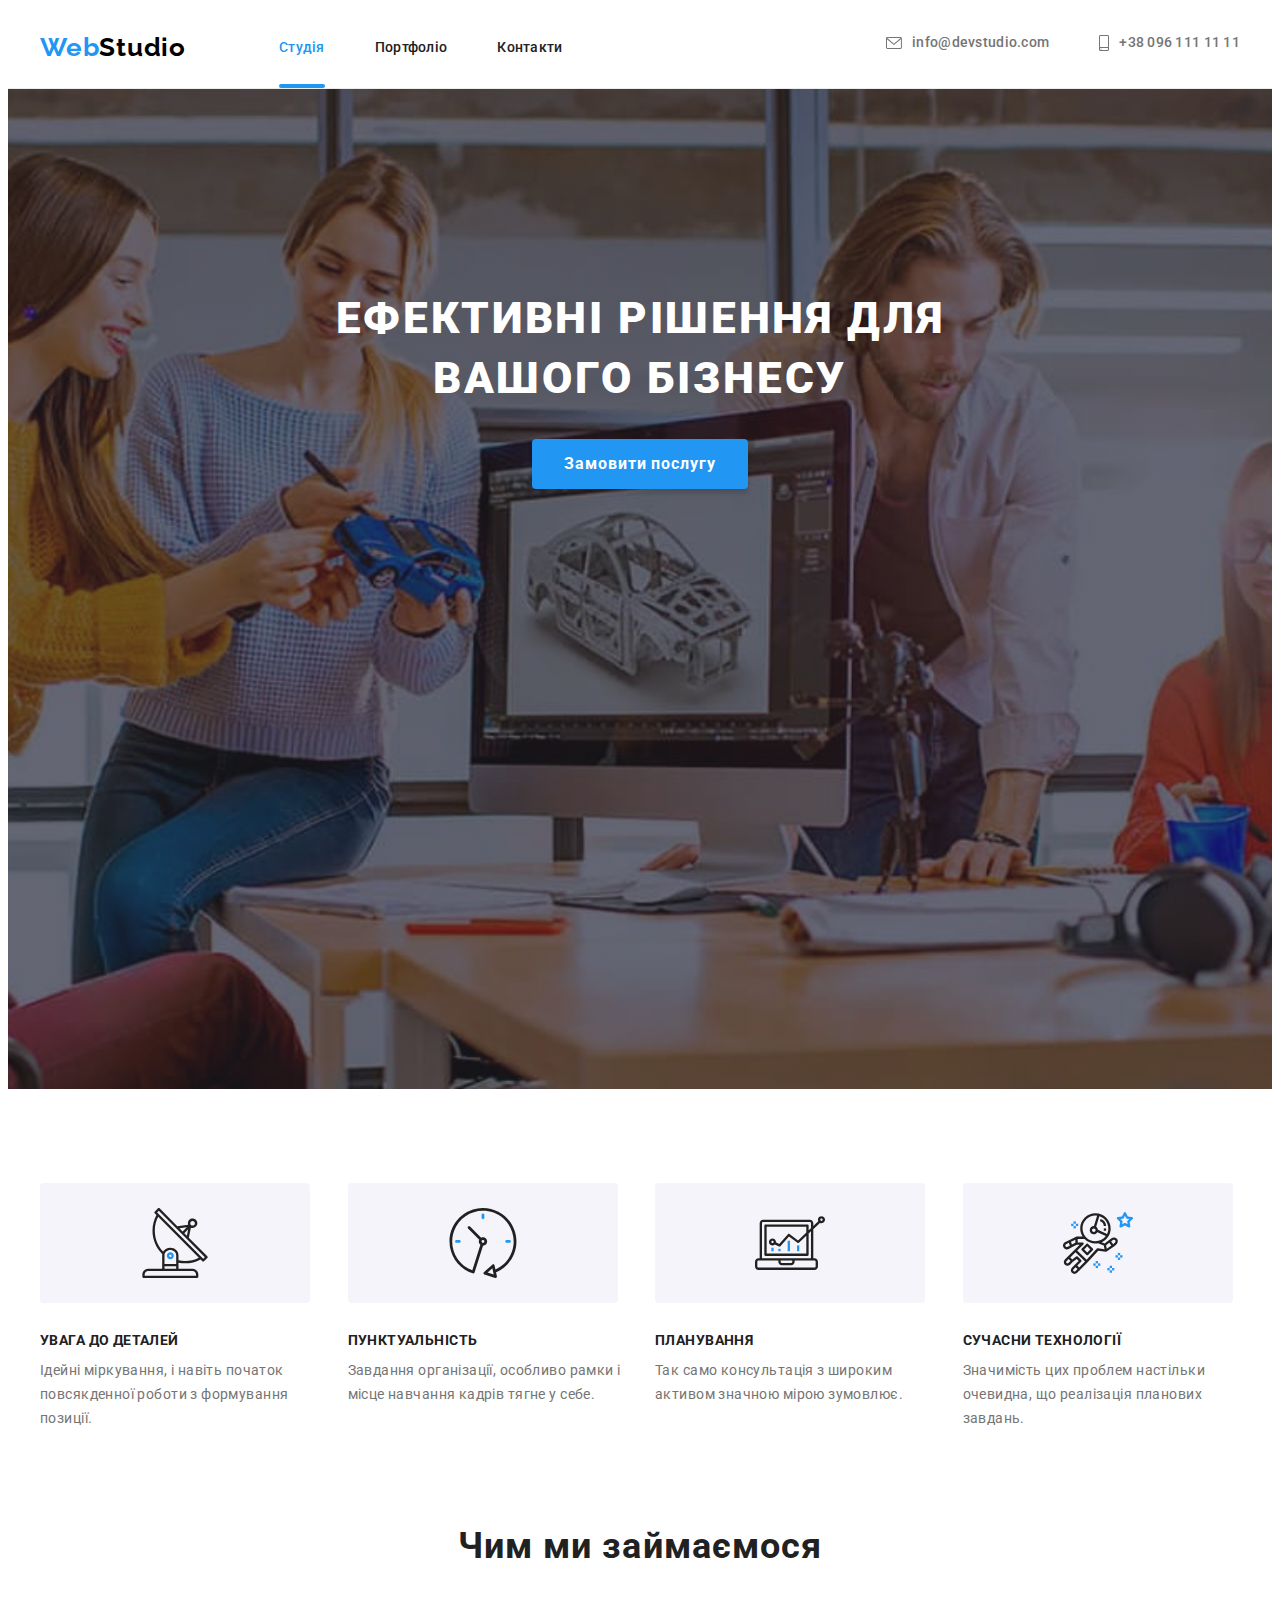
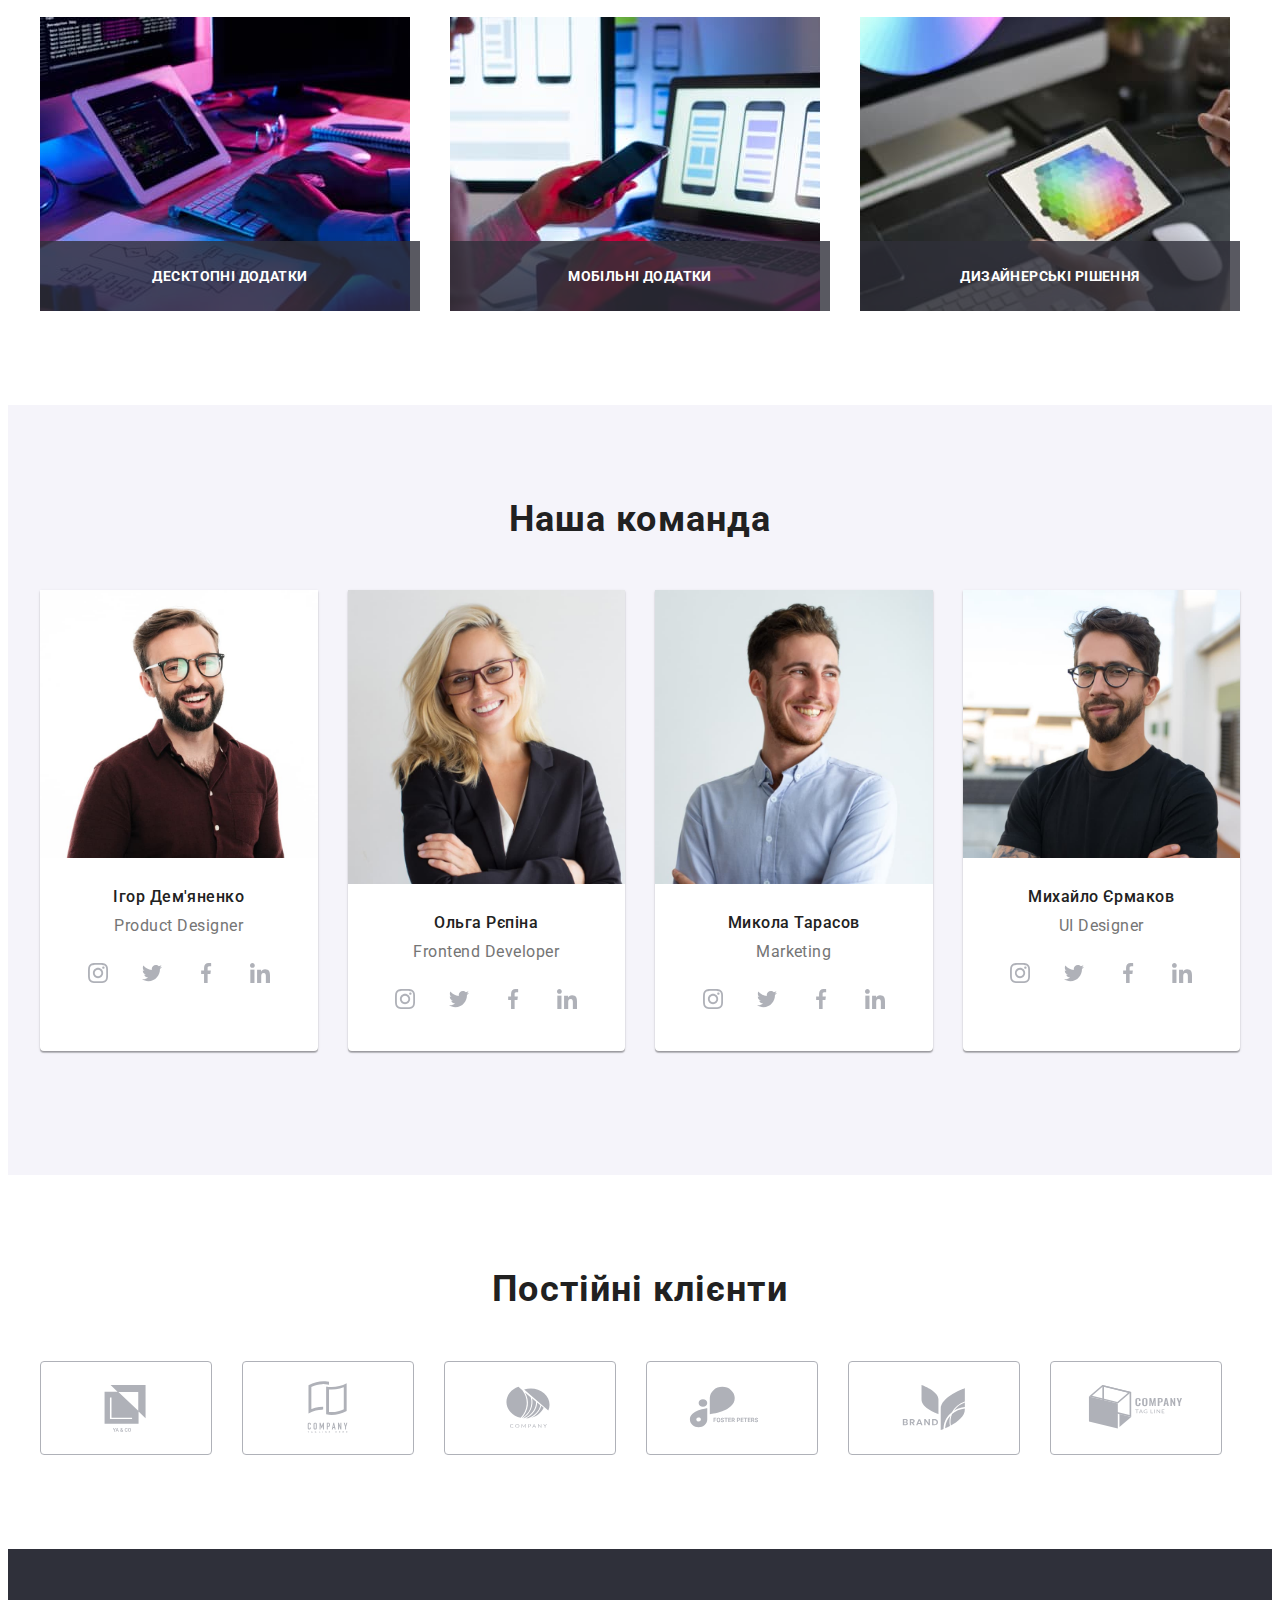
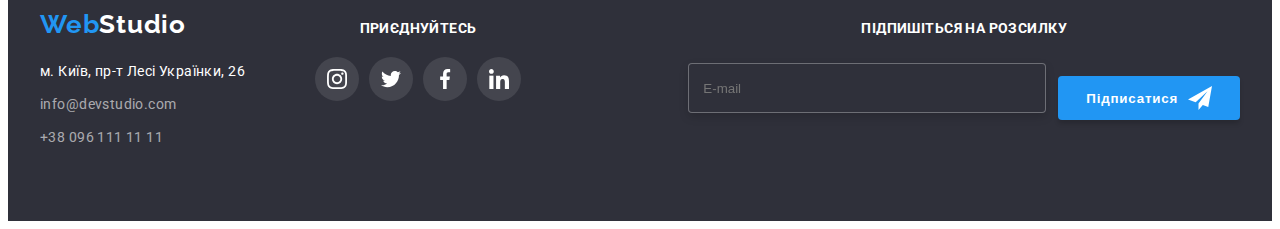
==== index.html @ f2d4c639 "mob_tab-footer" ====
<!DOCTYPE html>
<html lang="uk">

<head>
    <meta charset="UTF-8">
    <meta http-equiv="X-UA-Compatible" content="IE=edge">
    <meta name="viewport" content="width=device-width, initial-scale=1.0">
    <title>Document</title>
    <link rel="stylesheet" href="https://cdnjs.cloudflare.com/ajax/libs/modern-normalize/1.1.0/modern-normalize.min.css"
        integrity="sha512-wpPYUAdjBVSE4KJnH1VR1HeZfpl1ub8YT/NKx4PuQ5NmX2tKuGu6U/JRp5y+Y8XG2tV+wKQpNHVUX03MfMFn9Q=="
        crossorigin="anonymous" referrerpolicy="no-referrer" />
    <link rel="preconnect" href="https://fonts.googleapis.com">
    <link rel="preconnect" href="https://fonts.gstatic.com" crossorigin>
    <link
        href="https://fonts.googleapis.com/css2?family=Raleway:wght@700&family=Roboto:wght@400;500;700;900&display=swap"
        rel="stylesheet">
    <link rel="stylesheet" href="./css/main.min.css">
</head>

<body>


    <header class="header">

        <div class="container header__container">

            <nav class="navigation">

                <a href="./index.html" class="logo navigation__logo">Web<span
                        class="logo__part logo__part--darck">Studio</span></a>

                <ul class="menu list">
                    <li class="menu__itam"><a href="./index.html" class="menu__link link current">Студія</a></li>
                    <li class="menu__itam"><a href="./portfolio.html" class="menu__link ">Портфоліо</a></li>
                    <li class="menu__itam"><a href="" class="menu__link ">Контакти</a></li>
                </ul>
            </nav>


            <ul class="list contacts">

                <li class="contacts__itam"><a href="mailto:info@devstudio.com" class="contacts__mail">
                        <svg class="contacts__icon" width="16" height="12">
                            <use href="./images/symbol-defs.svg#icon-envelope"></use>
                        </svg>
                        info@devstudio.com</a>
                </li>

                <li class="contacts__itam"><a href="tel:+380961111111" class="contacts__tel link">
                        <svg class="contacts__icon" width="10" height="16">
                            <use href="./images/symbol-defs.svg#icon-smartphone"></use>
                        </svg>
                        +38 096 111 11 11</a></li>
            </ul>

            <button type="button" class="mob-heder-button" data-menu-open>
                <svg class="mob-heder-button__icon" width="40" height="40">
                    <use href="./images/symbol-defs.svg#icon-menu_mob"></use>
                </svg></button>
        </div>

        <div class="mob-menu is-hidden" data-menu>

            <div class="mob-menu_box">
                <button type="button" class="mob-menu-close" data-menu-close>
                    <svg width="40" height="40">
                        <use href="./images/symbol-defs.svg#icon-close-black"></use>
                    </svg>
                </button>
                <ul class="mobile__menu list">
                    <li class="mobile__itam"><a href="./index.html"
                            class="mobile-menu__link link mobile-menu__current">Студія</a></li>
                    <li class="mobile__itam"><a href="./portfolio.html" class="mobile-menu__link ">Портфоліо</a></li>
                    <li class="mobile__itam"><a href="" class="mobile-menu__link ">Контакти</a></li>
                </ul>

            </div>

            <div class="mobbile-box">
                <ul class="mobile__contacts list">

                    <li class="mobile-contacts__tel-itam"><a href="tel:+380961111111" class="mobile-contacts__tel link">
                            +38 096 111 11 11</a>
                    </li>

                    <li class="mobile-contacts__itam"><a href="mailto:info@devstudio.com" class="mobile-contacts__mail">
                            info@devstudio.com</a>
                    </li>
                </ul>

                <ul class="mob-soc list">
                    <li><a class="mob-soc__network-fiorst" href="">Instagram

                        </a></li>
                    <li><a class="mob-soc__network" href="">Twitter

                        </a></li>
                    <li><a class="mob-soc__network" href="">Facebook

                        </a></li>
                    <li><a class="mob-soc__network" href="">LinkedIn

                        </a></li>
                </ul>
            </div>
        </div>
    </header>

    <main>

        <section class="hero">

            <div class=" hero__container">
                <h1 class="hero__titel">Ефективні рішення для вашого бізнесу</h1>
                <button type="button" class="hero__button" data-modal-open>Замовити послугу</button>
            </div>
        </section>


        <section class="benefits">

            <div class="container">

                <h2 class="visually__hidden">Переваги</h2>

                <ul class="benefits__list list">
                    <li class="benefits__item">
                        <div class="benefits__icon-box">
                            <svg class="benefits__icon" width="70" height="70">
                                <use href="./images/symbol-defs.svg#icon-antenna"></use>
                            </svg>
                        </div>
                        <h3 class="benefits__titel">Увага до деталей</h3>
                        <p class="benefits__text">Ідейні міркування, і навіть початок повсякденної роботи з формування
                            позиції.</p>
                    </li>

                    <li class="benefits__item">
                        <div class="benefits__icon-box">
                            <svg class="benefits__icon" width="70" height="70">
                                <use href="./images/symbol-defs.svg#icon-clock"></use>
                            </svg>
                        </div>
                        <h3 class="benefits__titel">Пунктуальність</h3>
                        <p class="benefits__text">Завдання організації, особливо рамки і місце навчання кадрів тягне у
                            себе.
                        </p>
                    </li>

                    <li class="benefits__item">
                        <div class="benefits__icon-box">
                            <svg class="benefits__icon" width="70" height="70" g class="benefits-icon" widht="70"
                                height="70">
                                <use href="./images/symbol-defs.svg#icon-diagram"></use>
                            </svg>
                        </div>
                        <h3 class="benefits__titel">Планування</h3>
                        <p class="benefits__text">Так само консультація з широким активом значною мірою зумовлює.</p>
                    </li>

                    <li class="benefits__item">
                        <div class="benefits__icon-box">
                            <svg class="benefits__icon" width="70" height="70">
                                <use href="./images/symbol-defs.svg#icon-astronaut"></use>
                            </svg>
                        </div>
                        <h3 class="benefits__titel">Сучасни технології</h3>
                        <p class="benefits__text">Значимість цих проблем настільки очевидна, що реалізація планових
                            завдань.
                        </p>
                    </li>

                </ul>

            </div>
        </section>

        <section class="service">

            <div class="container">

                <h2 class="service-titel">Чим ми займаємося</h2>

                <ul class="service-list list">

                    <li class="service-item"><img src="./images/img(1).jpg" alt="використовує дивайс" width="370"
                            height="294">
                        <p class="service-text">Десктопні додатки</p>
                    </li>
                    <li class="service-item"><img src="./images/img(2).jpg" alt="використовує дивайс" width="370"
                            height="294">
                        <p class="service-text">Мобільні додатки</p>
                    </li>
                    <li class="service-item"><img src="./images/img(3).jpg" alt="використовує дивайс" width="370"
                            height="294">
                        <p class="service-text">Дизайнерські рішення</p>

                    </li>

                </ul>
            </div>
        </section>

        <section class="team">

            <div class="container">

                <h2 class="team__titel">Наша команда</h2>
                <ul class="cards list">
                    <li class="cards__item">

                        <picture>
                            <source srcset="./images/img(4).jpg 1x,
                        ./images/img(4)2x.jpg 2x" media="(min-width: 1200px)" />

                            <source srcset="./images/img(4)tab.jpg 1x,
                        ./images/img(4)tab2x.jpg 2x" media="(min-width: 768px)" />

                            <source srcset="./images/img(4)mob.jpg 1x,
                        ./images/img(4)mob2x.jpg 2x" media="(max-width: 767px)" />

                            <img class="cards__foto" srcset="./images/img(4).jpg 1x, ./images/img(4)2x.jpg 2x"
                                src="./images/img(4).jpg" alt="співробітник" width="450" height="460">

                        </picture>

                        <div class="cards__info">
                            <h3 class="cards__name">Ігор Дем'яненко</h3>
                            <p class="cards__text">Product Designer</p>
                            <ul class="cocials list">
                                <li><a class="cocials__network" href="">
                                        <svg class="cocials__icon" width="20" height="20">
                                            <use href="./images/symbol-defs.svg#icon-instagram"></use>
                                        </svg>
                                    </a></li>
                                <li><a class="cocials__network" href="">
                                        <svg class="cocials__icon" width="20" height="20">
                                            <use href="./images/symbol-defs.svg#icon-twitter"></use>
                                        </svg>
                                    </a></li>
                                <li><a class="cocials__network" href="">
                                        <svg class="cocials__icon" width="20" height="20">
                                            <use href="./images/symbol-defs.svg#icon-facebook"></use>
                                        </svg>
                                    </a></li>
                                <li><a class="cocials__network" href="">
                                        <svg class="cocials__icon" width="20" height="20">
                                            <use href="./images/symbol-defs.svg#icon-linkedin"></use>
                                        </svg>
                                    </a></li>
                            </ul>
                        </div>

                    </li>
                    <li class="cards__item">
                        <picture>
                            <source srcset="./images/img(5).jpg x1,
                        ./images/img(5)2x.jpg 2x" media="(min-width: 1200px)" />

                            <source srcset="./images/img(5)tab.jpg 1x,
                                                ./images/img(5)tab2x.jpg 2x" media="(min-width: 768px)" />

                            <source srcset="./images/img(5)mob.jpg 1x,
                                                ./images/img(5)mob2x.jpg 2x" media="(max-width: 767px)" />

                            <img class="cards__foto" srcset="./images/img(5).jpg x1,
                        ./images/img(5)2x.jpg 2x" src="./images/img(5).jpg" alt="співробітник" width="450"
                                height="460">
                        </picture>

                        <div class="cards__info">
                            <h3 class="cards__name">Ольга Рєпіна</h3>
                            <p class="cards__text">Frontend Developer</p>
                            <ul class="cocials list">
                                <li><a class="cocials__network" href="">
                                        <svg class="cocials__icon" width="20" height="20">
                                            <use href="./images/symbol-defs.svg#icon-instagram"></use>
                                        </svg>
                                    </a></li>
                                <li><a class="cocials__network" href="">
                                        <svg class="cocials__icon" width="20" height="20">
                                            <use href="./images/symbol-defs.svg#icon-twitter"></use>
                                        </svg>
                                    </a></li>
                                <li><a class="cocials__network" href="">
                                        <svg class="cocials__icon" width="20" height="20">
                                            <use href="./images/symbol-defs.svg#icon-facebook"></use>
                                        </svg>
                                    </a></li>
                                <li><a class="cocials__network" href="">
                                        <svg class="cocials__icon" width="20" height="20">
                                            <use href="./images/symbol-defs.svg#icon-linkedin"></use>
                                        </svg>
                                    </a></li>
                            </ul>
                        </div>

                    </li>
                    <li class="cards__item">
                        <picture>
                            <source srcset="./images/img(6).jpg x1,
                               ./images/img(6)2x.jpg 2x" media="(min-width: 1200px)" />

                            <source srcset="./images/img(6)tab.jpg 1x,
                          ./images/img(6)tab2x.jpg 2x" media="(min-width: 768px)" />

                            <source srcset="./images/img(6)mob.jpg 1x,
                                     ./images/img(6)mob2x.jpg 2x" media="(max-width: 767px)" />

                            <img class="cards__foto" srcset="./images/img(6).jpg 1x,
                                  ./images/img(6)2x.jpg 2x" src="./images/img(6).jpg" alt="співробітник" width="450"
                                height="460">
                        </picture>

                        <div class="cards__info">
                            <h3 class="cards__name">Микола Тарасов</h3>
                            <p class="cards__text">Marketing</p>
                            <ul class="cocials list">
                                <li><a class="cocials__network" href="">
                                        <svg class="cocials__icon" width="20" height="20">
                                            <use href="./images/symbol-defs.svg#icon-instagram"></use>
                                        </svg>
                                    </a></li>
                                <li><a class="cocials__network" href="">
                                        <svg class="cocials__icon" width="20" height="20">
                                            <use href="./images/symbol-defs.svg#icon-twitter"></use>
                                        </svg>
                                    </a></li>
                                <li><a class="cocials__network" href="">
                                        <svg class="cocials__icon" width="20" height="20">
                                            <use href="./images/symbol-defs.svg#icon-facebook"></use>
                                        </svg>
                                    </a></li>
                                <li><a class="cocials__network" href="">
                                        <svg class="cocials__icon" width="20" height="20">
                                            <use href="./images/symbol-defs.svg#icon-linkedin"></use>
                                        </svg>
                                    </a></li>
                            </ul>
                        </div>

                    </li>
                    <li class="cards__item">
                        <source srcset="./images/img(7).jpg x1,
                      ./images/img(7)2x.jpg 2x" media="(min-width: 1200px)" />

                        <source srcset="./images/img(7)tab.jpg 1x,
              ./images/img(7)tab2x.jpg 2x" media="(min-width: 768px)" />

                        <source srcset="./images/img(7)mob.jpg 1x,
                              ./images/img(7)mob2x.jpg 2x" media="(max-width: 767px)" />

                        <img class="cards__foto" srcset="./images/img(7).jpg 1x,
                      ./images/img(7)2x.jpg 2x" src="./images/img(7).jpg" alt="співробітник" width="450" height="460">
                        </picture>

                        <div class="cards__info">
                            <h3 class="cards__name">Михайло Єрмаков</h3>

                            <p class="cards__text">UI Designer</p>
                            <ul class="cocials list">
                                <li><a class="cocials__network" href="">
                                        <svg class="cocials__icon" width="20" height="20">
                                            <use href="./images/symbol-defs.svg#icon-instagram"></use>
                                        </svg>
                                    </a></li>
                                <li><a class="cocials__network" href="">
                                        <svg class="cocials__icon" width="20" height="20">
                                            <use href="./images/symbol-defs.svg#icon-twitter"></use>
                                        </svg>
                                    </a></li>
                                <li><a class="cocials__network" href="">
                                        <svg class="cocials__icon" width="20" height="20">
                                            <use href="./images/symbol-defs.svg#icon-facebook"></use>
                                        </svg>
                                    </a></li>
                                <li><a class="cocials__network" href="">
                                        <svg class="cocials__icon" width="20" height="20">
                                            <use href="./images/symbol-defs.svg#icon-linkedin"></use>
                                        </svg>
                                    </a></li>
                            </ul>
                        </div>

                    </li>
                </ul>
            </div>
        </section>

        <section class="clients">

            <div class="container">

                <h2 class="clients-titel">Постійні клієнти</h2>
                <ul class="clients-list list">
                    <li class="сlients-item">
                        <a class="clients-linc" href="">
                            <svg class="clients-logo" widht="106" height="60">
                                <use href="./images/symbol-defs.svg#icon-Logo"></use>
                            </svg>
                        </a>
                    </li>
                    <li class="сlients-item"><a class="clients-linc" href="">
                            <svg class="clients-logo" width="106" height="60">
                                <use href="./images/symbol-defs.svg#icon-LogoA"></use>
                            </svg></a></li>
                    <li class="сlients-item"><a class="clients-linc" href="">
                            <svg class="clients-logo" width="106" height="60">
                                <use href="./images/symbol-defs.svg#icon-LogoB"></use>
                            </svg></a></li>
                    <li class="сlients-item"><a class="clients-linc" href=""><svg class="clients-logo" width="106"
                                height="60">
                                <use href="./images/symbol-defs.svg#icon-LogoC"></use>
                            </svg></a></li>
                    <li class="сlients-item"><a class="clients-linc" href=""><svg class="clients-logo" width="106"
                                height="60">
                                <use href="./images/symbol-defs.svg#icon-LogoD"></use>
                            </svg></a></li>
                    <li class="сlients-item"><a class="clients-linc" href=""><svg class="clients-logo" width="106"
                                height="60">
                                <use href="./images/symbol-defs.svg#icon-LogoI"></use>
                            </svg></a></li>
                </ul>
            </div>

        </section>
    </main>

    <footer class="footer">

        <div class="container connection__container">

            <div class="connection__address connection">
                <a href="./index.html" class="connection__logo logo">Web<span class="logo-part--white">Studio</span></a>

                <address class="compound__address compound">

                    <ul class="compound__list list">
                        <li class="compound__item">

                            <a href="https://goo.gl/maps/rr55enmAW2m4Zun59" target="_blank"
                                rel="noopener noreferrer nofollow" class="address link ">
                                м. Київ, пр-т Лесі Українки, 26

                            </a>
                        </li>

                        <li class="compound__item">
                            <a href="mailto:info@devstudio.com" class="compound__mail">info@devstudio.com</a>
                        </li>
                        <li class="footer-item">
                            <a href="tel:+380961111111" class="compound__tel">+38 096 111 11 11</a>
                        </li>
                    </ul>
                </address>
            </div>


            <div class="social-networks__box">
                <p class="social-networks__text">приєднуйтесь</p>
                <ul class="social-networks__list list">
                    <li><a class="social-networks__network" href="">
                            <svg class="social-networks__icon" width="20" height="20">
                                <use href="./images/symbol-defs.svg#icon-instagram"></use>
                            </svg>
                        </a></li>
                    <li><a class="social-networks__network" href="">
                            <svg class="social-networks__icon" width="20" height="20">
                                <use href="./images/symbol-defs.svg#icon-twitter"></use>
                            </svg>
                        </a></li>
                    <li><a class="social-networks__network" href="">
                            <svg class="social-networks__icon" width="20" height="20">
                                <use href="./images/symbol-defs.svg#icon-facebook"></use>
                            </svg>
                        </a></li>
                    <li><a class="social-networks__network" href="">
                            <svg class="social-networks__icon" width="20" height="20">
                                <use href="./images/symbol-defs.svg#icon-linkedin"></use>
                            </svg>
                        </a></li>
                </ul>
            </div>

            <div class="subscription__box">
                <p class="subscription__text">Підпишіться на розсилку</p>

                <div class="subscription">
                    <label>
                        <input class="subscription__form" type="email" name="email" placeholder="E-mail" required>
                    </label>

                    <button class="subscription__button" type="button">Підписатися
                        <svg width="24" height="24">
                            <use class="subscription__button-icon" href="./images/symbol-defs.svg#icon-icon-send"></use>
                        </svg>
                    </button>
                </div>
            </div>
        </div>

        <div class="mob-footer">

            <div class="connection__address ">

                <div class="tab-footer-box">

                    <ul class="mob-compound__list list">

                        <li class="mob-compound__item mob-logo">
                            <a href="./index.html" class="connection__logo">Web<span
                                    class="logo-part--white">Studio</span></a>
                        </li>

                        <li class="mob-compound__item">

                            <a href="https://goo.gl/maps/rr55enmAW2m4Zun59" target="_blank"
                                rel="noopener noreferrer nofollow" class="address link ">
                                м. Київ, пр-т Лесі Українки, 26

                            </a>
                        </li>

                        <li class="mob-compound__item">
                            <a href="mailto:info@devstudio.com" class="mob-compound__mail">info@devstudio.com</a>
                        </li>
                        <li class="mob-compound__item">
                            <a href="tel:+380961111111" class="mob-compound__tel">+38 096 111 11 11</a>
                        </li>
                    </ul>


                    <div class="social-networks__box">

                        <p class="social-networks__text">приєднуйтесь</p>

                        <ul class="social-networks__list list">
                            <li><a class="social-networks__network" href="">
                                    <svg class="social-networks__icon" width="20" height="20">
                                        <use href="./images/symbol-defs.svg#icon-instagram"></use>
                                    </svg>
                                </a></li>
                            <li><a class="social-networks__network" href="">
                                    <svg class="social-networks__icon" width="20" height="20">
                                        <use href="./images/symbol-defs.svg#icon-twitter"></use>
                                    </svg>
                                </a></li>
                            <li><a class="social-networks__network" href="">
                                    <svg class="social-networks__icon" width="20" height="20">
                                        <use href="./images/symbol-defs.svg#icon-facebook"></use>
                                    </svg>
                                </a></li>
                            <li><a class="social-networks__network" href="">
                                    <svg class="social-networks__icon" width="20" height="20">
                                        <use href="./images/symbol-defs.svg#icon-linkedin"></use>
                                    </svg>
                                </a></li>
                        </ul>
                    </div>

                </div>
                <div class="subscription__box">
                    <p class="subscription__text">Підпишіться на розсилку</p>

                    <div class="subscription__container">
                        <label>
                            <input class="subscription__form" type="email" name="email" placeholder="E-mail" required>
                        </label>

                        <button class="subscription__button" type="button">Підписатися
                            <svg width="24" height="24">
                                <use class="subscription__button-icon" href="./images/symbol-defs.svg#icon-icon-send">
                                </use>
                            </svg>
                        </button>
                    </div>
                </div>

            </div>
    </footer>


    <div data-modal class="modal is-hidden">
        <div class="modal__box">
            <button data-modal-close type="button" class="modal__button">
                <svg class="modal__close-icon" width="18" height="18">
                    <use href="./images/symbol-defs.svg#icon-close-black"></use>
                </svg>
            </button>

            <form name="modal__form">

                <p class="modal__text">Залиште свої дані, ми вам передзвонимо</p>

                <div class="form__field">
                    <label for="name">Ім'я</label>
                    <input class="form__input" type="text" name="name" id="name" required>
                    <svg class="form__icon" width="18" height="18">
                        <use href="./images/symbol-defs.svg#icon-person-black"></use>
                    </svg>
                </div>

                <div class="form__field">
                    <label for="tel">Телефон</label>
                    <input class="form__input" type="tel" name="tel" id="tel" required>
                    <svg class="form__icon" width="18" height="18">
                        <use href="./images/symbol-defs.svg#icon-phone-blackp"></use>
                    </svg>
                </div>

                <div class="form__field">
                    <label for="email">Пошта</label>
                    <input class="form__input" type="email" name="email" id="email" required>
                    <svg class="form__icon" width="18" height="18">
                        <use href="./images/symbol-defs.svg#icon-email-black"></use>
                    </svg>
                </div>

                <div class="form__textarea">
                    <label class="form__textarea-label" for="comments">Коментар</label>
                    <textarea class="form__backdrop-textarea" name="comments" id="comments" rows="6"
                        placeholder="Введіть текст"></textarea>

                </div>

                <label class="form__checkbox">
                    <input class="form__input-checbox" type="checkbox" name="agree" value="agree" required>
                    <p class="form__checkbox-text">Погоджуюся з розсилкою та приймаю
                        <a class="form__checkbox-link" href="">Умови договору</a>
                    </p>
                </label>

                <button class="form__backdrop-button" type="submit">Відправити</button>



            </form>
        </div>
    </div>

    <script src="./js/modal.js"></script>
    <script src="./js/menu.js"></script>
</body>

</html>
---- css/main.min.css ----
:root{--primary-text-color: #212121;--text-color: #757575;--accent-color: #2196f3;--primary-white-color: #ffffff;--bg-button: #f5f4fa;--black-color: #000000;--footer-mail: rgba(255, 255, 255, 0.6);--hero-footer-color: #2f303a;--background-hero-button: #188ce8;--secondary-white-color: #f5f4fa;--border-color: #afb1b8}.container{width:100%;margin:0 auto;padding:0 15px}@media screen and (min-width: 480px){.container{width:480px}}@media screen and (min-width: 768px){.container{width:768px}}@media screen and (min-width: 1200px){.container{width:1200px}}h1,h2,h3,h4,h5,h6,p{margin:0}img{display:block;max-width:100%;height:auto}button{cursor:pointer}body{background-color:var(--primary-white-color);font-family:"Roboto",sans-serif;font-size:14px;letter-spacing:.03em}a{text-decoration:none}.list{list-style:none;margin:0;padding-left:0}.no-scroll{overflow:hidden}.header{border-bottom:1px solid #ececec}.header__container{display:flex;align-items:center}.navigation{display:flex;align-items:center}.navigation__logo{font-family:"Raleway";font-weight:700;font-size:26px;line-height:.83;letter-spacing:.03em;color:var(--accent-color);padding-top:24px;padding-bottom:25px;margin-right:93px}.logo__part--darck{color:var(--black-color)}.menu{display:flex;gap:50px}@media screen and (max-width: 768px){.menu{display:none}}.menu__link{padding:32px 0;display:block;font-weight:500;font-size:14px;line-height:1.14;letter-spacing:.02em;color:var(--primary-text-color);transition:color 250ms cubic-bezier(0.4, 0, 0.2, 1)}.menu__link:hover,.menu__link:focus{color:var(--accent-color)}.menu__link::after{background:#2196f3;border-radius:2px}.current{color:var(--accent-color);position:relative}.current::after{content:"";position:absolute;width:48px;height:4px;background:#2196f3;border-radius:2px;display:block;left:0;bottom:0;width:100%}.contacts{margin-left:auto}@media screen and (max-width: 768px){.contacts{display:none}}@media screen and (min-width: 1200px){.contacts{display:flex;gap:50px}}.contacts__itam{margin-bottom:10px}.contacts__mail,.contacts__tel{font-weight:500;font-size:14px;line-height:1.14;letter-spacing:.02em;color:var(--text-color);display:flex;align-items:center;transition:color 250ms cubic-bezier(0.4, 0, 0.2, 1)}.contacts__mail:focus,.contacts__mail:hover,.contacts__tel:focus,.contacts__tel:hover{color:var(--accent-color)}.contacts__icon{margin-right:10px;fill:currentColor}.mob-heder-button{margin-left:auto;background-color:var(--primary-white-color);border:none}@media screen and (min-width: 768px){.mob-heder-button{display:none}}.mob-menu-close{border:none;background-color:var(--primary-white-color);display:block;margin-left:auto;padding-top:10px;padding-left:15px}.mob-menu{position:fixed;top:0;background-color:var(--primary-white-color);width:100vw;height:100vh;overflow:auto;display:flex;flex-direction:column;justify-content:space-between}.mobile__menu{padding-left:40px;padding-bottom:100px}.mobile__itam:not(:last-child){padding-bottom:32px}.mobile-menu__link{font-family:"Roboto";font-style:normal;font-weight:500;font-size:40px;line-height:1.17;letter-spacing:.02em;color:var(--primary-text-color)}.mobile-menu__current{color:var(--accent-color);position:relative}.mobile__contacts{margin-left:40px;margin-bottom:64px}.mobile-contacts__tel-itam{margin-bottom:32px}.mobile-contacts__tel{font-family:"Roboto";font-style:normal;font-weight:500;font-size:34px;line-height:1.17;letter-spacing:.02em;color:var(--accent-color)}.mobile-contacts__mail{font-family:"Roboto";font-style:normal;font-weight:500;font-size:24px;line-height:1.16;letter-spacing:.02em;color:var(--text-color)}.mob-soc{display:flex;margin-left:40px;gap:10px;margin-bottom:48px}.mob-soc__network-fiorst{font-family:"Roboto";font-style:normal;font-weight:500;font-size:18px;line-height:1.15;letter-spacing:.02em;color:var(--accent-color)}.mob-soc__network{font-family:"Roboto";font-style:normal;font-weight:500;font-size:18px;line-height:1.15;letter-spacing:.02em;color:var(--accent-color)}.mob-soc__network::before{content:"";width:22px;border:1px solid rgba(33,33,33,.2);transform:rotate(90deg);margin-right:10px}.hero{background-color:var(--hero-footer-color);padding:118px 60px;text-align:center;background-image:linear-gradient(rgba(47, 48, 58, 0.4), rgba(47, 48, 58, 0.4)),url(../images/hero-bg-mobail.jpg);background-repeat:no-repeat;background-position:center;background-size:cover;max-width:1600px;height:600px;margin:0 auto}@media(min-device-pixel-ratio: 2),(-webkit-min-device-pixel-ratio: 2),(min-resolution: 192dpi),(min-resolution: 2dppx){.hero{background-image:linear-gradient(rgba(47, 48, 58, 0.4), rgba(47, 48, 58, 0.4)),url(../images/hero2x-bg-mobail.jpg)}}@media screen and (min-width: 768px){.hero{padding:118px 204px;background-image:linear-gradient(rgba(47, 48, 58, 0.4), rgba(47, 48, 58, 0.4)),url(../images/hero-bg-tablet.jpg)}}@media screen and (min-width: 768px)and (min-device-pixel-ratio: 2),screen and (min-width: 768px)and (-webkit-min-device-pixel-ratio: 2),screen and (min-width: 768px)and (min-resolution: 192dpi),screen and (min-width: 768px)and (min-resolution: 2dppx){.hero{background-image:linear-gradient(rgba(47, 48, 58, 0.4), rgba(47, 48, 58, 0.4)),url(../images/hero2x-bg-tablet.jpg)}}@media screen and (min-width: 1200px){.hero{padding:200px 0;background-image:linear-gradient(rgba(47, 48, 58, 0.4), rgba(47, 48, 58, 0.4)),url(../images/hero.jpg)}}@media screen and (min-width: 1200px)and (min-device-pixel-ratio: 2),screen and (min-width: 1200px)and (-webkit-min-device-pixel-ratio: 2),screen and (min-width: 1200px)and (min-resolution: 192dpi),screen and (min-width: 1200px)and (min-resolution: 2dppx){.hero{background-image:linear-gradient(rgba(47, 48, 58, 0.4), rgba(47, 48, 58, 0.4)),url(../images/hero2x.jpg)}}.hero__titel{font-weight:900;font-size:26px;line-height:1.61;text-align:center;letter-spacing:.06em;text-transform:uppercase;color:var(--primary-white-color);margin-bottom:30px;max-width:360px;margin-bottom:30px;margin:0 auto}@media screen and (min-width: 768px){.hero__titel{max-width:360px}}@media screen and (min-width: 1200px){.hero__titel{max-width:696px;font-size:44px;line-height:1.36}}.hero__button{font-family:inherit;font-weight:700;font-size:16px;line-height:1.88;align-items:center;text-align:center;letter-spacing:.06em;color:var(--primary-white-color);background-color:var(--accent-color);margin:0 auto;box-shadow:0px 4px 4px rgba(0,0,0,.15);border-radius:4px;min-width:200px;border:none;padding:10px 24px;margin-top:30px;transition:background-color 250ms cubic-bezier(0.4, 0, 0.2, 1)}@media screen and (min-width: 1200px){.hero__button{min-width:216px;padding:10px 32px}}.hero__button:hover,.hero__button:focus{background-color:var(--background-hero-button)}.benefits{padding-top:60px;padding-bottom:60px}@media screen and (min-width: 1200px){.benefits{padding-bottom:94px;padding-top:94px}}.visually__hidden{position:absolute;white-space:nowrap;width:1px;height:1px;overflow:hidden;border:0;padding:0;clip:rect(0 0 0 0);-webkit-clip-path:inset(50%);clip-path:inset(50%);margin:-1px}.benefits__list{display:flex;flex-wrap:wrap;gap:30px}@media screen and (min-width: 768px){.benefits__item{width:calc((100% - 30px)/2)}}@media screen and (min-width: 1200px){.benefits__item{width:calc((100% - 90px)/4)}}.benefits__icon-box{width:auto;height:120px;background:var(--bg-button);border-radius:4px;display:flex;justify-content:center;align-items:center;margin-bottom:30px}@media screen and (min-width: 768){.benefits__icon-box{width:354px}}@media screen and (min-width: 1200px){.benefits__icon-box{width:270px}}.benefits__titel{font-weight:700;font-size:14px;line-height:1.14;letter-spacing:.03em;text-transform:uppercase;margin-bottom:10px;color:var(--primary-text-color)}.benefits__text{font-weight:400;font-size:14px;line-height:1.71;letter-spacing:.03em;color:var(--text-color)}.service{padding-bottom:94px}@media screen and (max-width: 1200px){.service{display:none}}.service-titel{font-weight:700;font-size:36px;line-height:42px;text-align:center;letter-spacing:.03em;margin-bottom:50px;color:#212121}.service-list{display:flex;gap:30px}.service-item{width:calc((100% - 60px)/3);position:relative}.service-text{position:absolute;bottom:0;width:100%;height:70px;display:flex;align-items:center;justify-content:center;color:var(--primary-white-color);font-weight:700;line-height:16px;text-transform:uppercase;background-color:rgba(47,48,58,.8)}.team{background-color:var(--secondary-white-color);padding-bottom:60px;padding-top:60px}@media screen and (min-width: 1200px){.team{padding-bottom:94px;padding-top:94px}}.team__titel{font-weight:700;font-size:28px;line-height:33px;text-align:center;letter-spacing:.03em;color:var(--primary-text-color);margin-bottom:50px}@media screen and (min-width: 1200px){.team__titel{font-size:36px;line-height:1.16}}.cards{display:flex;flex-wrap:wrap;gap:30px}.cards__item{background:#fff;box-shadow:0px 1px 3px rgba(0,0,0,.12),0px 1px 1px rgba(0,0,0,.14),0px 2px 1px rgba(0,0,0,.2);border-radius:0px 0px 4px 4px;margin-bottom:30px}@media screen and (min-width: 768px){.cards__item{width:calc((100% - 30px)/2)}}@media screen and (min-width: 1200px){.cards__item{width:calc((100% - 90px)/4)}}.cards__info{padding:30px 0}.cards__name{font-weight:500;font-size:16px;line-height:1.18;text-align:center;letter-spacing:.03em;color:var(--primary-text-color);margin-bottom:10px}.cards__text{font-weight:400;font-size:16px;line-height:1.18;text-align:center;letter-spacing:.03em;color:var(--text-color)}.cocials{display:flex;justify-content:center;margin-top:16px;gap:10px}.cocials__network{width:44px;height:44px;border-radius:50%;display:flex;align-items:center;justify-content:center;color:var(--border-color);transition:color 250ms cubic-bezier(0.4, 0, 0.2, 1),background-color 250ms cubic-bezier(0.4, 0, 0.2, 1)}.cocials__network:focus,.cocials__network:hover{background-color:var(--accent-color);color:var(--primary-white-color)}.cocials__icon{fill:currentColor}.clients{padding-top:60px;padding-bottom:60px}@media screen and (min-width: 1200px){.clients{padding-bottom:94px;padding-top:94px}}.clients-titel{font-family:"Roboto";font-style:normal;font-weight:700;font-size:28px;line-height:1.17;text-align:center;letter-spacing:.03em;color:var(--primary-text-color);margin-bottom:50px}@media screen and (min-width: 1200px){.clients-titel{font-size:36px;line-height:1.16}}.clients-list{display:flex;gap:30px;flex-wrap:wrap}.clients-linc{width:210px;height:92px;border:1px solid var(--border-color);border-radius:4px;display:flex;align-items:center;justify-content:center;color:var(--border-color);transition:color 250ms cubic-bezier(0.4, 0, 0.2, 1),border-color 250ms cubic-bezier(0.4, 0, 0.2, 1)}@media screen and (min-width: 768px){.clients-linc{width:226px}}@media screen and (min-width: 1200px){.clients-linc{width:170px}}.clients-linc:hover,.clients-linc:focus{color:var(--accent-color);border-color:var(--accent-color)}.clients-logo{fill:currentColor}.footer{background-color:var(--hero-footer-color);padding:60px 0}.connection__container{display:flex;align-items:baseline}@media screen and (max-width: 1200px){.connection__container{display:none}}.connection{margin-right:70px}.connection__logo{font-family:"Raleway";font-style:normal;font-weight:700;font-size:24px;line-height:1.16;letter-spacing:.03em;color:var(--accent-color)}@media screen and (min-width: 1200px){.connection__logo{font-size:26px;line-height:1.19}}.logo{margin-top:60;margin-bottom:20}.logo-part--white{color:var(--primary-white-color)}.compound{font-style:normal;margin-top:20px}.compound__item:not(:last-child){margin-bottom:9px}.address{font-weight:400;font-style:normal;font-size:14px;line-height:1.71;letter-spacing:.03em;color:var(--primary-white-color);margin-bottom:9px;transition:color 250ms cubic-bezier(0.4, 0, 0.2, 1)}.address:focus,.address:hover{color:var(--accent-color)}.compound__mail,.compound__tel{font-weight:400;font-style:normal;font-size:14px;line-height:1.71;letter-spacing:.03em;color:var(--footer-mail);transition:color 250ms cubic-bezier(0.4, 0, 0.2, 1)}.compound__mail:focus,.compound__mail:hover,.compound__tel:focus,.compound__tel:hover{color:var(--accent-color)}.social-networks__box{display:flex;flex-direction:column;align-items:center;margin-bottom:60px}.social-networks__text{font-family:"Roboto";font-style:normal;font-weight:700;font-size:14px;line-height:1.14;letter-spacing:.03em;text-transform:uppercase;color:var(--primary-white-color)}.social-networks__list{display:flex;margin-top:20px;gap:10px}.social-networks__network{width:44px;height:44px;border-radius:50%;background-color:rgba(255,255,255,.1);display:flex;justify-content:center;align-items:center;transition:background-color 250ms cubic-bezier(0.4, 0, 0.2, 1)}.social-networks__network:hover,.social-networks__network:focus{background-color:var(--accent-color)}.social-networks__icon{fill:var(--primary-white-color)}.subscription__box{margin-left:auto;display:flex;flex-direction:column;align-items:center}.subscription__text{font-family:"Roboto";font-style:normal;font-weight:700;font-size:14px;line-height:16px;letter-spacing:.03em;text-transform:uppercase;color:var(--primary-white-color);margin-bottom:20px}.subscription{display:flex;gap:12px;align-items:center;justify-content:center}.subscription__form{box-sizing:border-box;width:358px;height:50px;left:815px;top:2784px;border:1px solid rgba(255,255,255,.3);filter:drop-shadow(0px 4px 4px rgba(0, 0, 0, 0.15));background:#2f303a;padding-left:14px;border-radius:4px;color:var(--primary-white-color)}.subscription__button{padding:10px 28px;background:var(--accent-color);box-shadow:0px 4px 4px rgba(0,0,0,.15);border-radius:4px;letter-spacing:.06em;color:var(--primary-white-color);border:none;cursor:pointer;transition:background-color 250ms cubic-bezier(0.4, 0, 0.2, 1);display:flex;letter-spacing:.06em;font-style:bold;align-items:center;justify-content:center;gap:10px;font-weight:700;margin-top:20px}.subscription__button:hover,.subscription__button:focus{background-color:var(--background-hero-button)}.subscription__button-icon{fill:var(--primary-white-color)}.mob-footer{display:flex;align-items:center;flex-direction:column}@media screen and (min-width: 1200px){.mob-footer{display:none}}.mob-compound__list{display:flex;flex-direction:column;align-items:center;margin-bottom:60px}@media screen and (min-width: 768px){.tab-footer-box{display:flex;gap:165px}}.mob-compound__item{gap:8px}.mob-logo{margin-bottom:12px}.mob-compound__mail,.mob-compound__tel{font-weight:400;font-style:normal;font-size:14px;line-height:1.71;letter-spacing:.03em;color:var(--footer-mail);transition:color 250ms cubic-bezier(0.4, 0, 0.2, 1)}.mob-compound__mail:focus,.mob-compound__mail:hover,.mob-compound__tel:focus,.mob-compound__tel:hover{color:var(--accent-color)}.subscription__container{display:flex;flex-direction:column;align-items:center}.portfolio-section{padding-bottom:94px;padding-top:94px}.main-button{display:flex;justify-content:center;gap:8px;margin-bottom:50px}.button{font-family:inherit;font-style:normal;font-weight:500;font-size:16px;line-height:1.62;text-align:center;letter-spacing:.03em;background-color:var(--bg-button);color:var(--primary-text-color);border-radius:4px;border:none;padding:6px 22px;transition:transform 200mx;transition:color 250ms cubic-bezier(0.4, 0, 0.2, 1),background-color 250ms cubic-bezier(0.4, 0, 0.2, 1),box-shadow 250ms cubic-bezier(0.4, 0, 0.2, 1)}.button:focus,.button:hover{color:var(--primary-white-color);background-color:var(--accent-color);box-shadow:0px 3px 1px rgba(0,0,0,.1),0px 1px 2px rgba(0,0,0,.08),0px 2px 2px rgba(0,0,0,.12)}.portfolio-list{display:flex;flex-wrap:wrap;gap:30px}.portfolio-item{width:calc(100% - 60px)/3}.portfolio-link{display:block;transition:box-shadow 250ms cubic-bezier(0.4, 0, 0.2, 1)}.portfolio-link:hover,.portfolio-link:focus{box-shadow:0px 1px 1px rgba(0,0,0,.12),0px 4px 4px rgba(0,0,0,.06),1px 4px 6px rgba(0,0,0,.16)}.portfolio-container{position:relative;overflow:hidden}.portfolio-top-text{position:absolute;top:0;left:0;font-family:"Roboto";font-style:normal;font-weight:400;font-size:18px;line-height:28px;background-color:rgba(33,150,243,.9);letter-spacing:.03em;color:#fff;height:100%;transform:translateY(100%);padding:63px 24px;transition:transform 250ms cubic-bezier(0.4, 0, 0.2, 1)}.portfolio-link:hover .portfolio-top-text,.portfolio-link:focus .portfolio-top-text{transform:translateY(0)}.portfolio-info{padding:20px 24px;border:1px solid #eee}.portfolio-titel{font-weight:700;font-size:18px;line-height:2;letter-spacing:.06em;color:var(--primary-text-color)}.portfolio-text{font-weight:400;font-size:16px;line-height:1.88;letter-spacing:.03em;color:var(--text-color);margin-top:4px}.modal{width:100%;height:100%;background-color:rgba(0,0,0,.2);position:fixed;top:0;transition:opacity 250ms cubic-bezier(0.4, 0, 0.2, 1),visibility 250ms cubic-bezier(0.4, 0, 0.2, 1)}.modal__box{width:450px;height:609px;background-color:var(--primary-white-color);box-shadow:0px 1px 3px rgba(0,0,0,.12),0px 1px 1px rgba(0,0,0,.14),0px 2px 1px rgba(0,0,0,.2);border-radius:4px;position:absolute;top:50%;left:50%;padding:40px;transform:translate(-50%, -50%) scale(1);transition:transform 250ms cubic-bezier(0.4, 0, 0.2, 1)}@media screen and (min-width: 1200px){.modal__box{width:528px;height:581px}}.backdrop.is-hidden .modal__box{transform:translate(-50%, -50%) scale(0)}.modal__button{width:30px;height:30px;border:1px solid rgba(0,0,0,.1);background-color:rgba(0,0,0,0);border-radius:50%;position:absolute;top:8px;right:8px;display:flex;align-items:center;justify-content:center;padding:0}.modal__close-icon{transition:fill 250ms cubic-bezier(0.4, 0, 0.2, 1),stroke 250ms cubic-bezier(0.4, 0, 0.2, 1)}.modal__close-icon:hover,.modal__close-icon:focus{stroke:var(--accent-color);fill:var(--accent-color)}.modal__close-icon svg:hover,.modal__close-icon svg:focus{stroke:var(--accent-color);fill:var(--accent-color)}.is-hidden{opacity:0;visibility:hidden;pointer-events:none}.modal__text{margin-bottom:12px;font-family:"Roboto";font-style:normal;font-weight:700;font-size:20px;line-height:1.15;text-align:center;letter-spacing:.03em;color:var(--primary-text-color)}.form__field{margin-bottom:10px;display:flex;flex-direction:column;position:relative;text-align:start}.form__field input{border:1px solid rgba(33,33,33,.2);border-radius:4px;height:40px;cursor:pointer;padding-left:42px;outline-color:var(--accent-color);transition:border-color 250ms cubic-bezier(0.4, 0, 0.2, 1)}.form__field label{margin-bottom:4px;color:var(--text-color);font-family:"Roboto";font-style:normal;font-weight:400;font-size:12px;line-height:14px;letter-spacing:.01em}.form__icon{position:absolute;bottom:50%;left:12px;transform:translateY(100%);transition:fill 250ms cubic-bezier(0.4, 0, 0.2, 1)}.form__field:focus-within .input,.form__field:hover .input{border:1px solid var(--accent-color)}.form__field:focus-within .form__icon,.form__field:hover .form__icon{fill:var(--accent-color)}.form__textarea{margin-bottom:20px;display:flex;flex-direction:column;position:relative;cursor:pointer}.form__textarea-label{margin-bottom:4px;color:var(--text-color);font-family:"Roboto";font-style:normal;font-weight:400;font-size:12px;line-height:14px;letter-spacing:.01em}.form__backdrop-textarea{resize:none;cursor:pointer;outline-color:var(--accent-color);height:120px;padding:12px 16px}.form__textarea textarea{border:1px solid rgba(33,33,33,.2);border-radius:4px}textarea::-moz-placeholder{font-family:"Roboto";font-style:normal;font-weight:400;font-size:12px;line-height:14px;letter-spacing:.01em;color:rgba(117,117,117,.5)}textarea:-ms-input-placeholder{font-family:"Roboto";font-style:normal;font-weight:400;font-size:12px;line-height:14px;letter-spacing:.01em;color:rgba(117,117,117,.5)}textarea::placeholder{font-family:"Roboto";font-style:normal;font-weight:400;font-size:12px;line-height:14px;letter-spacing:.01em;color:rgba(117,117,117,.5)}.form__checkbox{display:flex;justify-content:center;align-items:center;margin-bottom:30px}.form__input-checbox{-webkit-appearance:none;-moz-appearance:none;appearance:none;position:absolute}.form__input-checbox:checked+.form__checkbox-text::before{background-color:var(--accent-color);background-image:url(../images/icon\ check.svg);background-position:center;background-repeat:no-repeat;border-color:rgba(0,0,0,0)}.form__checkbox-text{font-family:"Roboto";font-style:normal;font-weight:400;font-size:12px;line-height:1.16;letter-spacing:.03em;color:var(--text-color);margin-left:8px;display:flex;align-items:center}@media screen and (min-width: 1200px){.form__checkbox-text{font-size:14px;line-height:1.71}}.form__checkbox-text::before{content:"";width:16px;height:15px;border:1px solid var(--primary-text-color);border-radius:2px;margin-right:8px}.form__checkbox-link{font-family:"Roboto";font-style:normal;font-weight:400;font-size:14px;line-height:1.16;letter-spacing:.03em;color:var(--accent-color);margin-left:4px}@media screen and (min-width: 1200px){.form__checkbox-link{font-size:14px;line-height:1.71}}.form__backdrop-button{background:#2196f3;box-shadow:0px 4px 4px rgba(0,0,0,.15);border-radius:4px;border:none;padding:10px 52px;font-family:"Roboto";font-style:normal;font-weight:700;font-size:16px;line-height:30px;display:flex;align-items:center;text-align:center;letter-spacing:.06em;color:var(--primary-white-color);margin:0 auto;transition:background-color 250ms cubic-bezier(0.4, 0, 0.2, 1)}.form__backdrop-button:hover,.form__backdrop-button:focus{background:var(--background-hero-button);box-shadow:0px 4px 4px rgba(0,0,0,.15)}/*# sourceMappingURL=main.min.css.map */
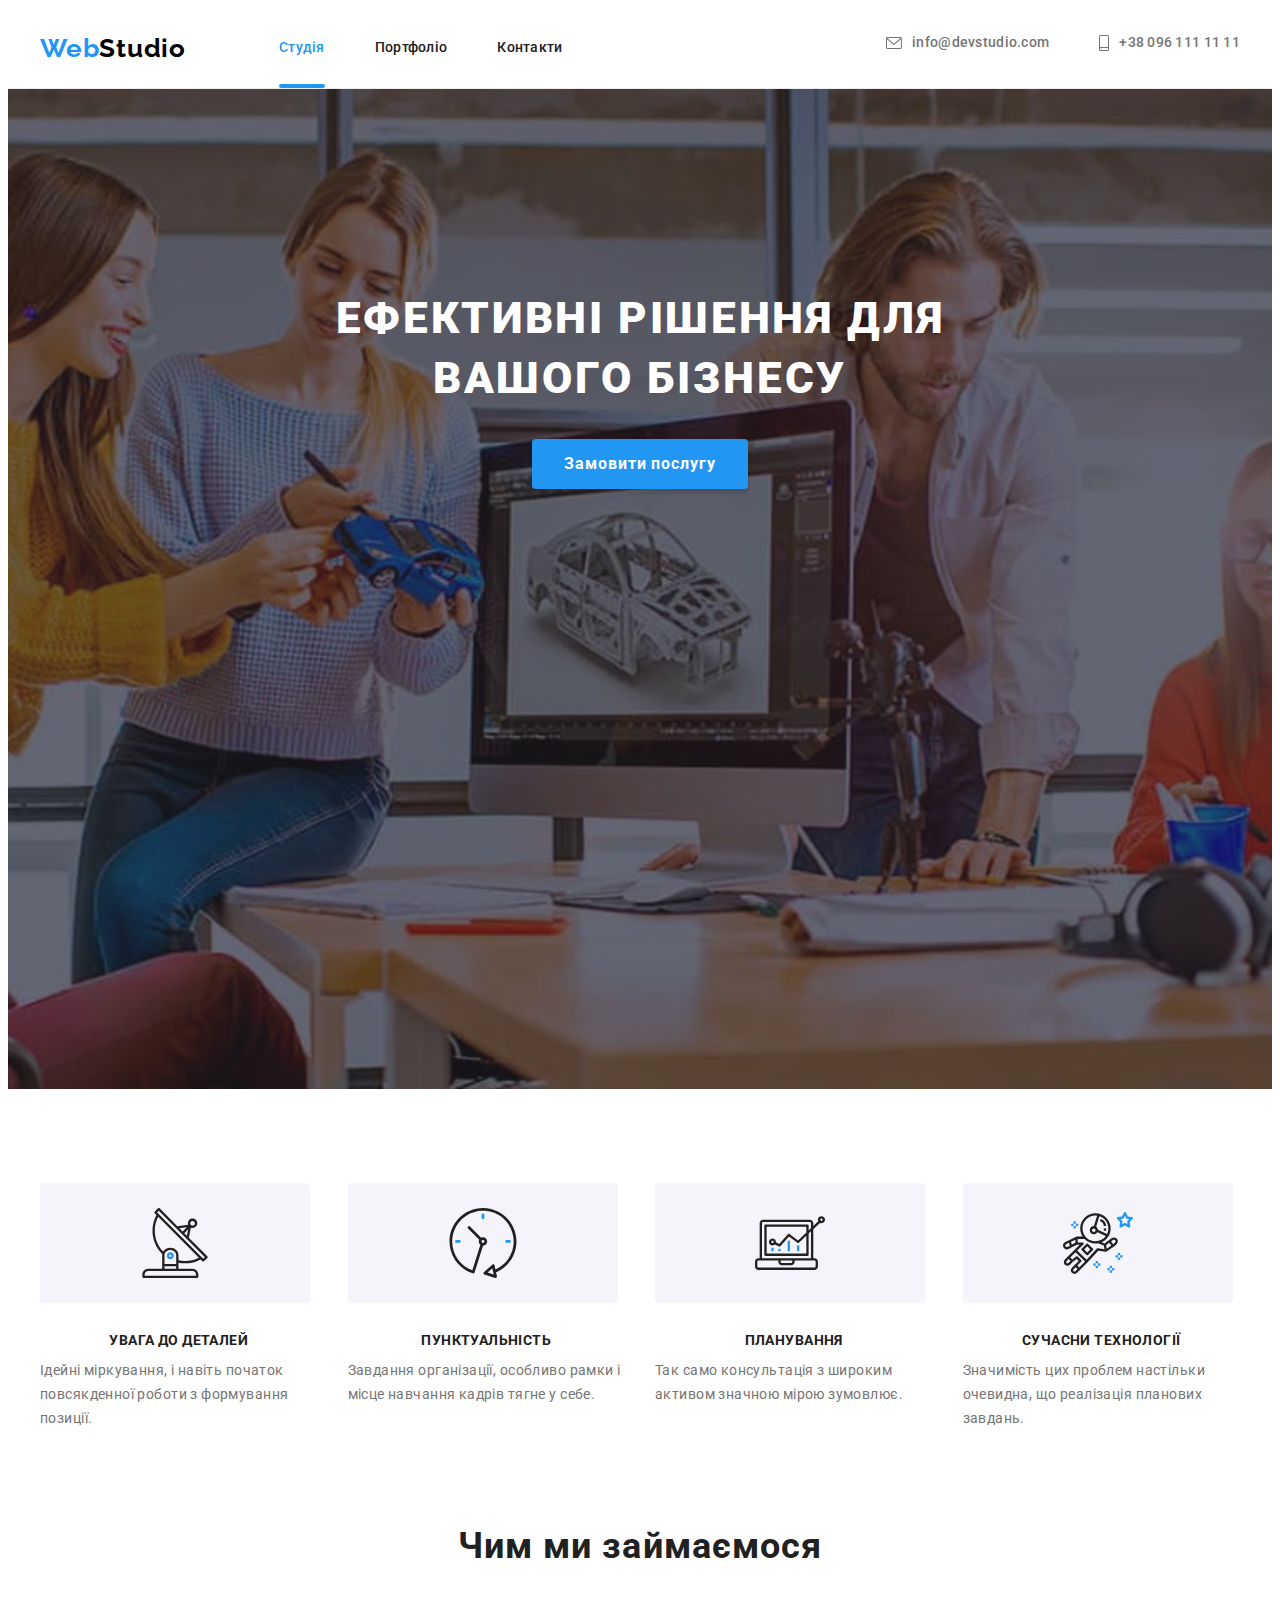
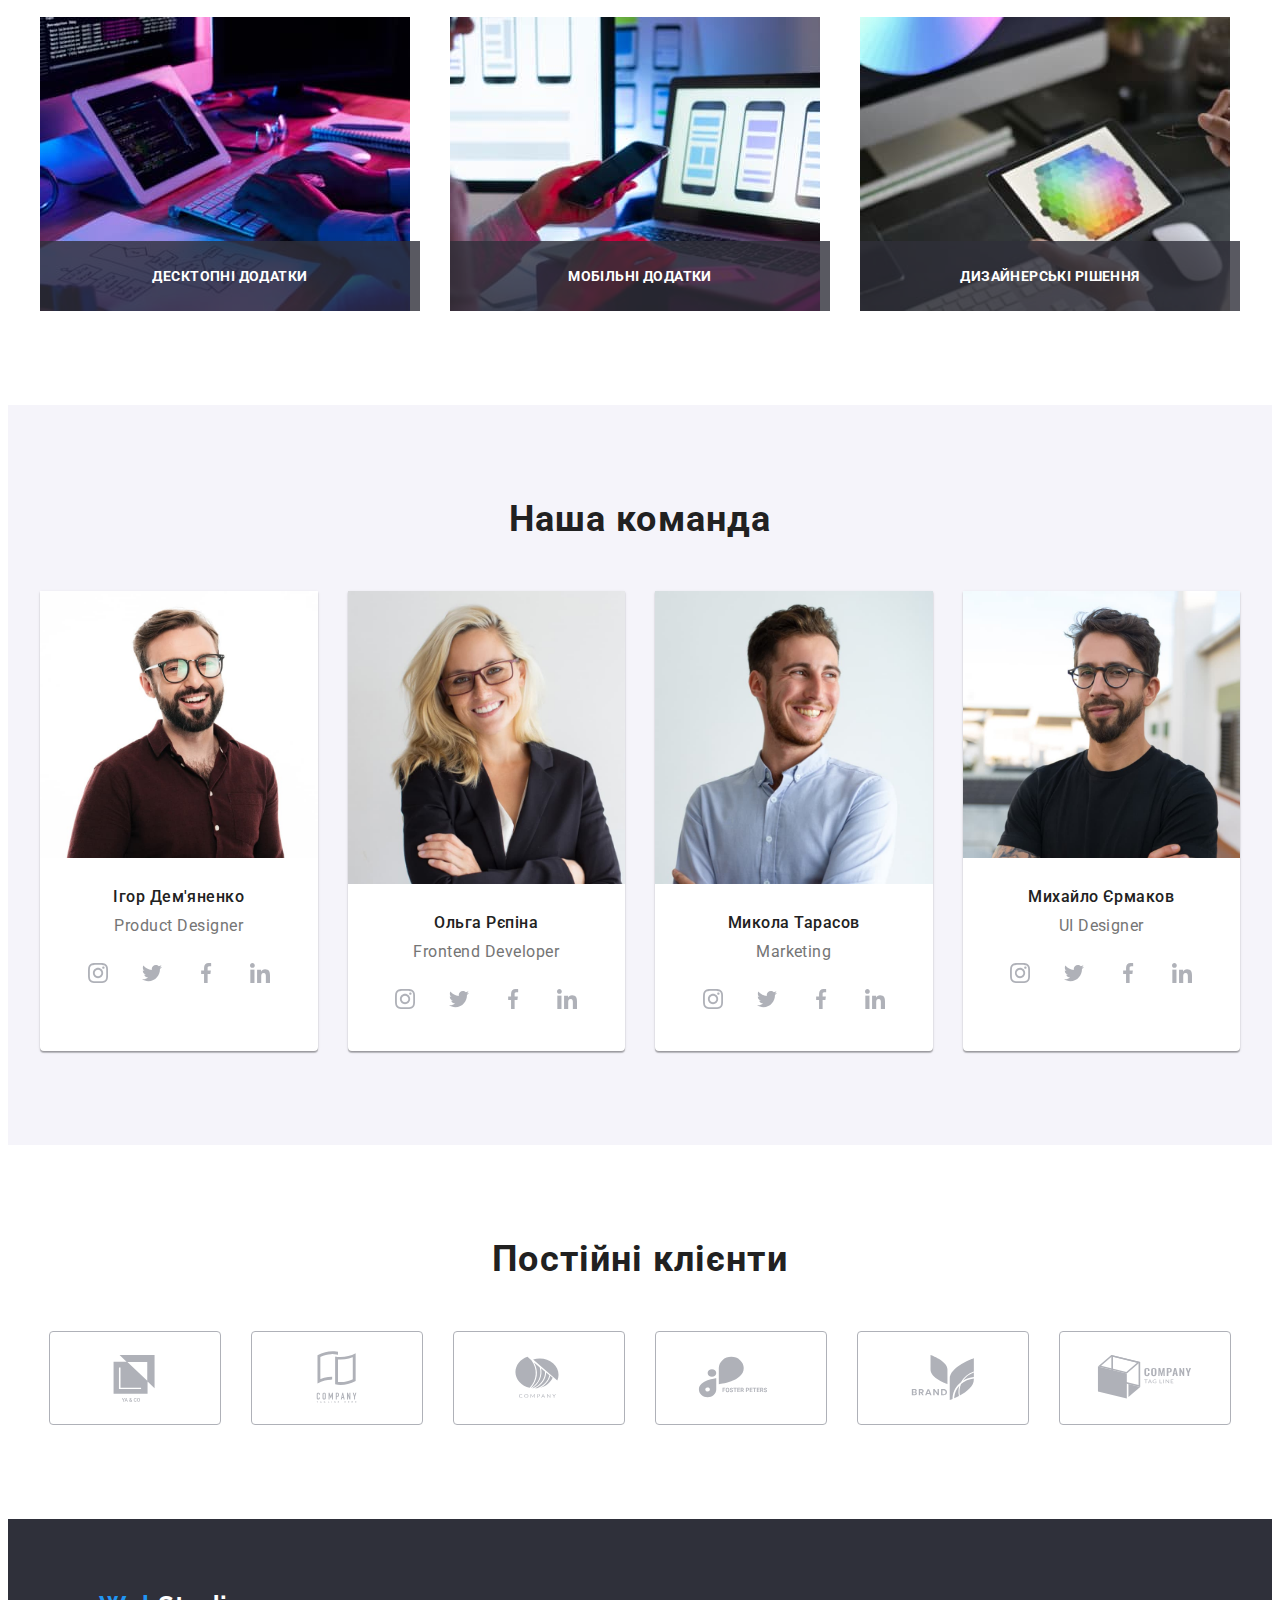
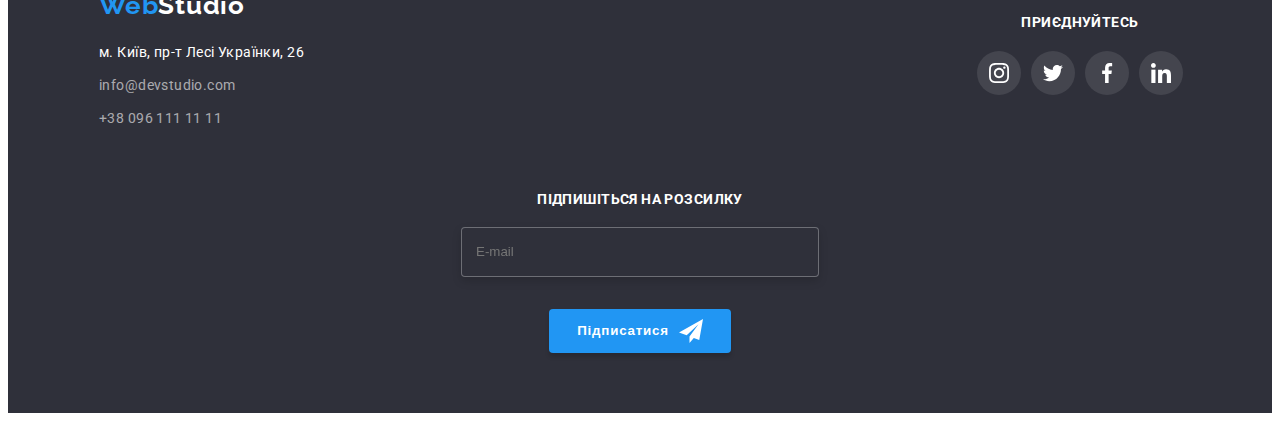
==== commit 82c6c359: "ad" ====
--- a/index.html
+++ b/index.html
@@ -428,15 +428,22 @@
 
     <footer class="footer">
 
-        <div class="container connection__container">
-
-            <div class="connection__address connection">
-                <a href="./index.html" class="connection__logo logo">Web<span class="logo-part--white">Studio</span></a>
-
-                <address class="compound__address compound">
+        <div class="footer-tab">
+            <div class="container connection__container">
+
+
+                <address class="compound__address ">
 
                     <ul class="compound__list list">
-                        <li class="compound__item">
+
+                        <li class="compound__item compound-logo">
+                            <div class="connection__address connection">
+                                <a href="./index.html" class="connection__logo logo">Web<span
+                                        class="logo-part--white">Studio</span></a>
+
+                        </li>
+
+                        <li class="compound__item compound-logo">
 
                             <a href="https://goo.gl/maps/rr55enmAW2m4Zun59" target="_blank"
                                 rel="noopener noreferrer nofollow" class="address link ">
@@ -482,101 +489,23 @@
                 </ul>
             </div>
 
-            <div class="subscription__box">
-                <p class="subscription__text">Підпишіться на розсилку</p>
-
-                <div class="subscription">
-                    <label>
-                        <input class="subscription__form" type="email" name="email" placeholder="E-mail" required>
-                    </label>
-
-                    <button class="subscription__button" type="button">Підписатися
-                        <svg width="24" height="24">
-                            <use class="subscription__button-icon" href="./images/symbol-defs.svg#icon-icon-send"></use>
-                        </svg>
-                    </button>
-                </div>
-            </div>
         </div>
 
-        <div class="mob-footer">
-
-            <div class="connection__address ">
-
-                <div class="tab-footer-box">
-
-                    <ul class="mob-compound__list list">
-
-                        <li class="mob-compound__item mob-logo">
-                            <a href="./index.html" class="connection__logo">Web<span
-                                    class="logo-part--white">Studio</span></a>
-                        </li>
-
-                        <li class="mob-compound__item">
-
-                            <a href="https://goo.gl/maps/rr55enmAW2m4Zun59" target="_blank"
-                                rel="noopener noreferrer nofollow" class="address link ">
-                                м. Київ, пр-т Лесі Українки, 26
-
-                            </a>
-                        </li>
-
-                        <li class="mob-compound__item">
-                            <a href="mailto:info@devstudio.com" class="mob-compound__mail">info@devstudio.com</a>
-                        </li>
-                        <li class="mob-compound__item">
-                            <a href="tel:+380961111111" class="mob-compound__tel">+38 096 111 11 11</a>
-                        </li>
-                    </ul>
-
-
-                    <div class="social-networks__box">
-
-                        <p class="social-networks__text">приєднуйтесь</p>
-
-                        <ul class="social-networks__list list">
-                            <li><a class="social-networks__network" href="">
-                                    <svg class="social-networks__icon" width="20" height="20">
-                                        <use href="./images/symbol-defs.svg#icon-instagram"></use>
-                                    </svg>
-                                </a></li>
-                            <li><a class="social-networks__network" href="">
-                                    <svg class="social-networks__icon" width="20" height="20">
-                                        <use href="./images/symbol-defs.svg#icon-twitter"></use>
-                                    </svg>
-                                </a></li>
-                            <li><a class="social-networks__network" href="">
-                                    <svg class="social-networks__icon" width="20" height="20">
-                                        <use href="./images/symbol-defs.svg#icon-facebook"></use>
-                                    </svg>
-                                </a></li>
-                            <li><a class="social-networks__network" href="">
-                                    <svg class="social-networks__icon" width="20" height="20">
-                                        <use href="./images/symbol-defs.svg#icon-linkedin"></use>
-                                    </svg>
-                                </a></li>
-                        </ul>
-                    </div>
-
-                </div>
-                <div class="subscription__box">
-                    <p class="subscription__text">Підпишіться на розсилку</p>
-
-                    <div class="subscription__container">
-                        <label>
-                            <input class="subscription__form" type="email" name="email" placeholder="E-mail" required>
-                        </label>
-
-                        <button class="subscription__button" type="button">Підписатися
-                            <svg width="24" height="24">
-                                <use class="subscription__button-icon" href="./images/symbol-defs.svg#icon-icon-send">
-                                </use>
-                            </svg>
-                        </button>
-                    </div>
-                </div>
-
-            </div>
+        <div class="subscription__box container ">
+            <p class="subscription__text">Підпишіться на розсилку</p>
+
+            <div class="subscription">
+                <label>
+                    <input class="subscription__form" type="email" name="email" placeholder="E-mail" required>
+                </label>
+
+                <button class="subscription__button" type="button">Підписатися
+                    <svg width="24" height="24">
+                        <use class="subscription__button-icon" href="./images/symbol-defs.svg#icon-icon-send"></use>
+                    </svg>
+                </button>
+            </div>
+        </div>
     </footer>
 
 
--- a/css/main.min.css
+++ b/css/main.min.css
@@ -1 +1 @@
-:root{--primary-text-color: #212121;--text-color: #757575;--accent-color: #2196f3;--primary-white-color: #ffffff;--bg-button: #f5f4fa;--black-color: #000000;--footer-mail: rgba(255, 255, 255, 0.6);--hero-footer-color: #2f303a;--background-hero-button: #188ce8;--secondary-white-color: #f5f4fa;--border-color: #afb1b8}.container{width:100%;margin:0 auto;padding:0 15px}@media screen and (min-width: 480px){.container{width:480px}}@media screen and (min-width: 768px){.container{width:768px}}@media screen and (min-width: 1200px){.container{width:1200px}}h1,h2,h3,h4,h5,h6,p{margin:0}img{display:block;max-width:100%;height:auto}button{cursor:pointer}body{background-color:var(--primary-white-color);font-family:"Roboto",sans-serif;font-size:14px;letter-spacing:.03em}a{text-decoration:none}.list{list-style:none;margin:0;padding-left:0}.no-scroll{overflow:hidden}.header{border-bottom:1px solid #ececec}.header__container{display:flex;align-items:center}.navigation{display:flex;align-items:center}.navigation__logo{font-family:"Raleway";font-weight:700;font-size:26px;line-height:.83;letter-spacing:.03em;color:var(--accent-color);padding-top:24px;padding-bottom:25px;margin-right:93px}.logo__part--darck{color:var(--black-color)}.menu{display:flex;gap:50px}@media screen and (max-width: 768px){.menu{display:none}}.menu__link{padding:32px 0;display:block;font-weight:500;font-size:14px;line-height:1.14;letter-spacing:.02em;color:var(--primary-text-color);transition:color 250ms cubic-bezier(0.4, 0, 0.2, 1)}.menu__link:hover,.menu__link:focus{color:var(--accent-color)}.menu__link::after{background:#2196f3;border-radius:2px}.current{color:var(--accent-color);position:relative}.current::after{content:"";position:absolute;width:48px;height:4px;background:#2196f3;border-radius:2px;display:block;left:0;bottom:0;width:100%}.contacts{margin-left:auto}@media screen and (max-width: 768px){.contacts{display:none}}@media screen and (min-width: 1200px){.contacts{display:flex;gap:50px}}.contacts__itam{margin-bottom:10px}.contacts__mail,.contacts__tel{font-weight:500;font-size:14px;line-height:1.14;letter-spacing:.02em;color:var(--text-color);display:flex;align-items:center;transition:color 250ms cubic-bezier(0.4, 0, 0.2, 1)}.contacts__mail:focus,.contacts__mail:hover,.contacts__tel:focus,.contacts__tel:hover{color:var(--accent-color)}.contacts__icon{margin-right:10px;fill:currentColor}.mob-heder-button{margin-left:auto;background-color:var(--primary-white-color);border:none}@media screen and (min-width: 768px){.mob-heder-button{display:none}}.mob-menu-close{border:none;background-color:var(--primary-white-color);display:block;margin-left:auto;padding-top:10px;padding-left:15px}.mob-menu{position:fixed;top:0;background-color:var(--primary-white-color);width:100vw;height:100vh;overflow:auto;display:flex;flex-direction:column;justify-content:space-between}.mobile__menu{padding-left:40px;padding-bottom:100px}.mobile__itam:not(:last-child){padding-bottom:32px}.mobile-menu__link{font-family:"Roboto";font-style:normal;font-weight:500;font-size:40px;line-height:1.17;letter-spacing:.02em;color:var(--primary-text-color)}.mobile-menu__current{color:var(--accent-color);position:relative}.mobile__contacts{margin-left:40px;margin-bottom:64px}.mobile-contacts__tel-itam{margin-bottom:32px}.mobile-contacts__tel{font-family:"Roboto";font-style:normal;font-weight:500;font-size:34px;line-height:1.17;letter-spacing:.02em;color:var(--accent-color)}.mobile-contacts__mail{font-family:"Roboto";font-style:normal;font-weight:500;font-size:24px;line-height:1.16;letter-spacing:.02em;color:var(--text-color)}.mob-soc{display:flex;margin-left:40px;gap:10px;margin-bottom:48px}.mob-soc__network-fiorst{font-family:"Roboto";font-style:normal;font-weight:500;font-size:18px;line-height:1.15;letter-spacing:.02em;color:var(--accent-color)}.mob-soc__network{font-family:"Roboto";font-style:normal;font-weight:500;font-size:18px;line-height:1.15;letter-spacing:.02em;color:var(--accent-color)}.mob-soc__network::before{content:"";width:22px;border:1px solid rgba(33,33,33,.2);transform:rotate(90deg);margin-right:10px}.hero{background-color:var(--hero-footer-color);padding:118px 60px;text-align:center;background-image:linear-gradient(rgba(47, 48, 58, 0.4), rgba(47, 48, 58, 0.4)),url(../images/hero-bg-mobail.jpg);background-repeat:no-repeat;background-position:center;background-size:cover;max-width:1600px;height:600px;margin:0 auto}@media(min-device-pixel-ratio: 2),(-webkit-min-device-pixel-ratio: 2),(min-resolution: 192dpi),(min-resolution: 2dppx){.hero{background-image:linear-gradient(rgba(47, 48, 58, 0.4), rgba(47, 48, 58, 0.4)),url(../images/hero2x-bg-mobail.jpg)}}@media screen and (min-width: 768px){.hero{padding:118px 204px;background-image:linear-gradient(rgba(47, 48, 58, 0.4), rgba(47, 48, 58, 0.4)),url(../images/hero-bg-tablet.jpg)}}@media screen and (min-width: 768px)and (min-device-pixel-ratio: 2),screen and (min-width: 768px)and (-webkit-min-device-pixel-ratio: 2),screen and (min-width: 768px)and (min-resolution: 192dpi),screen and (min-width: 768px)and (min-resolution: 2dppx){.hero{background-image:linear-gradient(rgba(47, 48, 58, 0.4), rgba(47, 48, 58, 0.4)),url(../images/hero2x-bg-tablet.jpg)}}@media screen and (min-width: 1200px){.hero{padding:200px 0;background-image:linear-gradient(rgba(47, 48, 58, 0.4), rgba(47, 48, 58, 0.4)),url(../images/hero.jpg)}}@media screen and (min-width: 1200px)and (min-device-pixel-ratio: 2),screen and (min-width: 1200px)and (-webkit-min-device-pixel-ratio: 2),screen and (min-width: 1200px)and (min-resolution: 192dpi),screen and (min-width: 1200px)and (min-resolution: 2dppx){.hero{background-image:linear-gradient(rgba(47, 48, 58, 0.4), rgba(47, 48, 58, 0.4)),url(../images/hero2x.jpg)}}.hero__titel{font-weight:900;font-size:26px;line-height:1.61;text-align:center;letter-spacing:.06em;text-transform:uppercase;color:var(--primary-white-color);margin-bottom:30px;max-width:360px;margin-bottom:30px;margin:0 auto}@media screen and (min-width: 768px){.hero__titel{max-width:360px}}@media screen and (min-width: 1200px){.hero__titel{max-width:696px;font-size:44px;line-height:1.36}}.hero__button{font-family:inherit;font-weight:700;font-size:16px;line-height:1.88;align-items:center;text-align:center;letter-spacing:.06em;color:var(--primary-white-color);background-color:var(--accent-color);margin:0 auto;box-shadow:0px 4px 4px rgba(0,0,0,.15);border-radius:4px;min-width:200px;border:none;padding:10px 24px;margin-top:30px;transition:background-color 250ms cubic-bezier(0.4, 0, 0.2, 1)}@media screen and (min-width: 1200px){.hero__button{min-width:216px;padding:10px 32px}}.hero__button:hover,.hero__button:focus{background-color:var(--background-hero-button)}.benefits{padding-top:60px;padding-bottom:60px}@media screen and (min-width: 1200px){.benefits{padding-bottom:94px;padding-top:94px}}.visually__hidden{position:absolute;white-space:nowrap;width:1px;height:1px;overflow:hidden;border:0;padding:0;clip:rect(0 0 0 0);-webkit-clip-path:inset(50%);clip-path:inset(50%);margin:-1px}.benefits__list{display:flex;flex-wrap:wrap;gap:30px}@media screen and (min-width: 768px){.benefits__item{width:calc((100% - 30px)/2)}}@media screen and (min-width: 1200px){.benefits__item{width:calc((100% - 90px)/4)}}.benefits__icon-box{width:auto;height:120px;background:var(--bg-button);border-radius:4px;display:flex;justify-content:center;align-items:center;margin-bottom:30px}@media screen and (min-width: 768){.benefits__icon-box{width:354px}}@media screen and (min-width: 1200px){.benefits__icon-box{width:270px}}.benefits__titel{font-weight:700;font-size:14px;line-height:1.14;letter-spacing:.03em;text-transform:uppercase;margin-bottom:10px;color:var(--primary-text-color)}.benefits__text{font-weight:400;font-size:14px;line-height:1.71;letter-spacing:.03em;color:var(--text-color)}.service{padding-bottom:94px}@media screen and (max-width: 1200px){.service{display:none}}.service-titel{font-weight:700;font-size:36px;line-height:42px;text-align:center;letter-spacing:.03em;margin-bottom:50px;color:#212121}.service-list{display:flex;gap:30px}.service-item{width:calc((100% - 60px)/3);position:relative}.service-text{position:absolute;bottom:0;width:100%;height:70px;display:flex;align-items:center;justify-content:center;color:var(--primary-white-color);font-weight:700;line-height:16px;text-transform:uppercase;background-color:rgba(47,48,58,.8)}.team{background-color:var(--secondary-white-color);padding-bottom:60px;padding-top:60px}@media screen and (min-width: 1200px){.team{padding-bottom:94px;padding-top:94px}}.team__titel{font-weight:700;font-size:28px;line-height:33px;text-align:center;letter-spacing:.03em;color:var(--primary-text-color);margin-bottom:50px}@media screen and (min-width: 1200px){.team__titel{font-size:36px;line-height:1.16}}.cards{display:flex;flex-wrap:wrap;gap:30px}.cards__item{background:#fff;box-shadow:0px 1px 3px rgba(0,0,0,.12),0px 1px 1px rgba(0,0,0,.14),0px 2px 1px rgba(0,0,0,.2);border-radius:0px 0px 4px 4px;margin-bottom:30px}@media screen and (min-width: 768px){.cards__item{width:calc((100% - 30px)/2)}}@media screen and (min-width: 1200px){.cards__item{width:calc((100% - 90px)/4)}}.cards__info{padding:30px 0}.cards__name{font-weight:500;font-size:16px;line-height:1.18;text-align:center;letter-spacing:.03em;color:var(--primary-text-color);margin-bottom:10px}.cards__text{font-weight:400;font-size:16px;line-height:1.18;text-align:center;letter-spacing:.03em;color:var(--text-color)}.cocials{display:flex;justify-content:center;margin-top:16px;gap:10px}.cocials__network{width:44px;height:44px;border-radius:50%;display:flex;align-items:center;justify-content:center;color:var(--border-color);transition:color 250ms cubic-bezier(0.4, 0, 0.2, 1),background-color 250ms cubic-bezier(0.4, 0, 0.2, 1)}.cocials__network:focus,.cocials__network:hover{background-color:var(--accent-color);color:var(--primary-white-color)}.cocials__icon{fill:currentColor}.clients{padding-top:60px;padding-bottom:60px}@media screen and (min-width: 1200px){.clients{padding-bottom:94px;padding-top:94px}}.clients-titel{font-family:"Roboto";font-style:normal;font-weight:700;font-size:28px;line-height:1.17;text-align:center;letter-spacing:.03em;color:var(--primary-text-color);margin-bottom:50px}@media screen and (min-width: 1200px){.clients-titel{font-size:36px;line-height:1.16}}.clients-list{display:flex;gap:30px;flex-wrap:wrap}.clients-linc{width:210px;height:92px;border:1px solid var(--border-color);border-radius:4px;display:flex;align-items:center;justify-content:center;color:var(--border-color);transition:color 250ms cubic-bezier(0.4, 0, 0.2, 1),border-color 250ms cubic-bezier(0.4, 0, 0.2, 1)}@media screen and (min-width: 768px){.clients-linc{width:226px}}@media screen and (min-width: 1200px){.clients-linc{width:170px}}.clients-linc:hover,.clients-linc:focus{color:var(--accent-color);border-color:var(--accent-color)}.clients-logo{fill:currentColor}.footer{background-color:var(--hero-footer-color);padding:60px 0}.connection__container{display:flex;align-items:baseline}@media screen and (max-width: 1200px){.connection__container{display:none}}.connection{margin-right:70px}.connection__logo{font-family:"Raleway";font-style:normal;font-weight:700;font-size:24px;line-height:1.16;letter-spacing:.03em;color:var(--accent-color)}@media screen and (min-width: 1200px){.connection__logo{font-size:26px;line-height:1.19}}.logo{margin-top:60;margin-bottom:20}.logo-part--white{color:var(--primary-white-color)}.compound{font-style:normal;margin-top:20px}.compound__item:not(:last-child){margin-bottom:9px}.address{font-weight:400;font-style:normal;font-size:14px;line-height:1.71;letter-spacing:.03em;color:var(--primary-white-color);margin-bottom:9px;transition:color 250ms cubic-bezier(0.4, 0, 0.2, 1)}.address:focus,.address:hover{color:var(--accent-color)}.compound__mail,.compound__tel{font-weight:400;font-style:normal;font-size:14px;line-height:1.71;letter-spacing:.03em;color:var(--footer-mail);transition:color 250ms cubic-bezier(0.4, 0, 0.2, 1)}.compound__mail:focus,.compound__mail:hover,.compound__tel:focus,.compound__tel:hover{color:var(--accent-color)}.social-networks__box{display:flex;flex-direction:column;align-items:center;margin-bottom:60px}.social-networks__text{font-family:"Roboto";font-style:normal;font-weight:700;font-size:14px;line-height:1.14;letter-spacing:.03em;text-transform:uppercase;color:var(--primary-white-color)}.social-networks__list{display:flex;margin-top:20px;gap:10px}.social-networks__network{width:44px;height:44px;border-radius:50%;background-color:rgba(255,255,255,.1);display:flex;justify-content:center;align-items:center;transition:background-color 250ms cubic-bezier(0.4, 0, 0.2, 1)}.social-networks__network:hover,.social-networks__network:focus{background-color:var(--accent-color)}.social-networks__icon{fill:var(--primary-white-color)}.subscription__box{margin-left:auto;display:flex;flex-direction:column;align-items:center}.subscription__text{font-family:"Roboto";font-style:normal;font-weight:700;font-size:14px;line-height:16px;letter-spacing:.03em;text-transform:uppercase;color:var(--primary-white-color);margin-bottom:20px}.subscription{display:flex;gap:12px;align-items:center;justify-content:center}.subscription__form{box-sizing:border-box;width:358px;height:50px;left:815px;top:2784px;border:1px solid rgba(255,255,255,.3);filter:drop-shadow(0px 4px 4px rgba(0, 0, 0, 0.15));background:#2f303a;padding-left:14px;border-radius:4px;color:var(--primary-white-color)}.subscription__button{padding:10px 28px;background:var(--accent-color);box-shadow:0px 4px 4px rgba(0,0,0,.15);border-radius:4px;letter-spacing:.06em;color:var(--primary-white-color);border:none;cursor:pointer;transition:background-color 250ms cubic-bezier(0.4, 0, 0.2, 1);display:flex;letter-spacing:.06em;font-style:bold;align-items:center;justify-content:center;gap:10px;font-weight:700;margin-top:20px}.subscription__button:hover,.subscription__button:focus{background-color:var(--background-hero-button)}.subscription__button-icon{fill:var(--primary-white-color)}.mob-footer{display:flex;align-items:center;flex-direction:column}@media screen and (min-width: 1200px){.mob-footer{display:none}}.mob-compound__list{display:flex;flex-direction:column;align-items:center;margin-bottom:60px}@media screen and (min-width: 768px){.tab-footer-box{display:flex;gap:165px}}.mob-compound__item{gap:8px}.mob-logo{margin-bottom:12px}.mob-compound__mail,.mob-compound__tel{font-weight:400;font-style:normal;font-size:14px;line-height:1.71;letter-spacing:.03em;color:var(--footer-mail);transition:color 250ms cubic-bezier(0.4, 0, 0.2, 1)}.mob-compound__mail:focus,.mob-compound__mail:hover,.mob-compound__tel:focus,.mob-compound__tel:hover{color:var(--accent-color)}.subscription__container{display:flex;flex-direction:column;align-items:center}.portfolio-section{padding-bottom:94px;padding-top:94px}.main-button{display:flex;justify-content:center;gap:8px;margin-bottom:50px}.button{font-family:inherit;font-style:normal;font-weight:500;font-size:16px;line-height:1.62;text-align:center;letter-spacing:.03em;background-color:var(--bg-button);color:var(--primary-text-color);border-radius:4px;border:none;padding:6px 22px;transition:transform 200mx;transition:color 250ms cubic-bezier(0.4, 0, 0.2, 1),background-color 250ms cubic-bezier(0.4, 0, 0.2, 1),box-shadow 250ms cubic-bezier(0.4, 0, 0.2, 1)}.button:focus,.button:hover{color:var(--primary-white-color);background-color:var(--accent-color);box-shadow:0px 3px 1px rgba(0,0,0,.1),0px 1px 2px rgba(0,0,0,.08),0px 2px 2px rgba(0,0,0,.12)}.portfolio-list{display:flex;flex-wrap:wrap;gap:30px}.portfolio-item{width:calc(100% - 60px)/3}.portfolio-link{display:block;transition:box-shadow 250ms cubic-bezier(0.4, 0, 0.2, 1)}.portfolio-link:hover,.portfolio-link:focus{box-shadow:0px 1px 1px rgba(0,0,0,.12),0px 4px 4px rgba(0,0,0,.06),1px 4px 6px rgba(0,0,0,.16)}.portfolio-container{position:relative;overflow:hidden}.portfolio-top-text{position:absolute;top:0;left:0;font-family:"Roboto";font-style:normal;font-weight:400;font-size:18px;line-height:28px;background-color:rgba(33,150,243,.9);letter-spacing:.03em;color:#fff;height:100%;transform:translateY(100%);padding:63px 24px;transition:transform 250ms cubic-bezier(0.4, 0, 0.2, 1)}.portfolio-link:hover .portfolio-top-text,.portfolio-link:focus .portfolio-top-text{transform:translateY(0)}.portfolio-info{padding:20px 24px;border:1px solid #eee}.portfolio-titel{font-weight:700;font-size:18px;line-height:2;letter-spacing:.06em;color:var(--primary-text-color)}.portfolio-text{font-weight:400;font-size:16px;line-height:1.88;letter-spacing:.03em;color:var(--text-color);margin-top:4px}.modal{width:100%;height:100%;background-color:rgba(0,0,0,.2);position:fixed;top:0;transition:opacity 250ms cubic-bezier(0.4, 0, 0.2, 1),visibility 250ms cubic-bezier(0.4, 0, 0.2, 1)}.modal__box{width:450px;height:609px;background-color:var(--primary-white-color);box-shadow:0px 1px 3px rgba(0,0,0,.12),0px 1px 1px rgba(0,0,0,.14),0px 2px 1px rgba(0,0,0,.2);border-radius:4px;position:absolute;top:50%;left:50%;padding:40px;transform:translate(-50%, -50%) scale(1);transition:transform 250ms cubic-bezier(0.4, 0, 0.2, 1)}@media screen and (min-width: 1200px){.modal__box{width:528px;height:581px}}.backdrop.is-hidden .modal__box{transform:translate(-50%, -50%) scale(0)}.modal__button{width:30px;height:30px;border:1px solid rgba(0,0,0,.1);background-color:rgba(0,0,0,0);border-radius:50%;position:absolute;top:8px;right:8px;display:flex;align-items:center;justify-content:center;padding:0}.modal__close-icon{transition:fill 250ms cubic-bezier(0.4, 0, 0.2, 1),stroke 250ms cubic-bezier(0.4, 0, 0.2, 1)}.modal__close-icon:hover,.modal__close-icon:focus{stroke:var(--accent-color);fill:var(--accent-color)}.modal__close-icon svg:hover,.modal__close-icon svg:focus{stroke:var(--accent-color);fill:var(--accent-color)}.is-hidden{opacity:0;visibility:hidden;pointer-events:none}.modal__text{margin-bottom:12px;font-family:"Roboto";font-style:normal;font-weight:700;font-size:20px;line-height:1.15;text-align:center;letter-spacing:.03em;color:var(--primary-text-color)}.form__field{margin-bottom:10px;display:flex;flex-direction:column;position:relative;text-align:start}.form__field input{border:1px solid rgba(33,33,33,.2);border-radius:4px;height:40px;cursor:pointer;padding-left:42px;outline-color:var(--accent-color);transition:border-color 250ms cubic-bezier(0.4, 0, 0.2, 1)}.form__field label{margin-bottom:4px;color:var(--text-color);font-family:"Roboto";font-style:normal;font-weight:400;font-size:12px;line-height:14px;letter-spacing:.01em}.form__icon{position:absolute;bottom:50%;left:12px;transform:translateY(100%);transition:fill 250ms cubic-bezier(0.4, 0, 0.2, 1)}.form__field:focus-within .input,.form__field:hover .input{border:1px solid var(--accent-color)}.form__field:focus-within .form__icon,.form__field:hover .form__icon{fill:var(--accent-color)}.form__textarea{margin-bottom:20px;display:flex;flex-direction:column;position:relative;cursor:pointer}.form__textarea-label{margin-bottom:4px;color:var(--text-color);font-family:"Roboto";font-style:normal;font-weight:400;font-size:12px;line-height:14px;letter-spacing:.01em}.form__backdrop-textarea{resize:none;cursor:pointer;outline-color:var(--accent-color);height:120px;padding:12px 16px}.form__textarea textarea{border:1px solid rgba(33,33,33,.2);border-radius:4px}textarea::-moz-placeholder{font-family:"Roboto";font-style:normal;font-weight:400;font-size:12px;line-height:14px;letter-spacing:.01em;color:rgba(117,117,117,.5)}textarea:-ms-input-placeholder{font-family:"Roboto";font-style:normal;font-weight:400;font-size:12px;line-height:14px;letter-spacing:.01em;color:rgba(117,117,117,.5)}textarea::placeholder{font-family:"Roboto";font-style:normal;font-weight:400;font-size:12px;line-height:14px;letter-spacing:.01em;color:rgba(117,117,117,.5)}.form__checkbox{display:flex;justify-content:center;align-items:center;margin-bottom:30px}.form__input-checbox{-webkit-appearance:none;-moz-appearance:none;appearance:none;position:absolute}.form__input-checbox:checked+.form__checkbox-text::before{background-color:var(--accent-color);background-image:url(../images/icon\ check.svg);background-position:center;background-repeat:no-repeat;border-color:rgba(0,0,0,0)}.form__checkbox-text{font-family:"Roboto";font-style:normal;font-weight:400;font-size:12px;line-height:1.16;letter-spacing:.03em;color:var(--text-color);margin-left:8px;display:flex;align-items:center}@media screen and (min-width: 1200px){.form__checkbox-text{font-size:14px;line-height:1.71}}.form__checkbox-text::before{content:"";width:16px;height:15px;border:1px solid var(--primary-text-color);border-radius:2px;margin-right:8px}.form__checkbox-link{font-family:"Roboto";font-style:normal;font-weight:400;font-size:14px;line-height:1.16;letter-spacing:.03em;color:var(--accent-color);margin-left:4px}@media screen and (min-width: 1200px){.form__checkbox-link{font-size:14px;line-height:1.71}}.form__backdrop-button{background:#2196f3;box-shadow:0px 4px 4px rgba(0,0,0,.15);border-radius:4px;border:none;padding:10px 52px;font-family:"Roboto";font-style:normal;font-weight:700;font-size:16px;line-height:30px;display:flex;align-items:center;text-align:center;letter-spacing:.06em;color:var(--primary-white-color);margin:0 auto;transition:background-color 250ms cubic-bezier(0.4, 0, 0.2, 1)}.form__backdrop-button:hover,.form__backdrop-button:focus{background:var(--background-hero-button);box-shadow:0px 4px 4px rgba(0,0,0,.15)}/*# sourceMappingURL=main.min.css.map */+:root{--primary-text-color: #212121;--text-color: #757575;--accent-color: #2196f3;--primary-white-color: #ffffff;--bg-button: #f5f4fa;--black-color: #000000;--footer-mail: rgba(255, 255, 255, 0.6);--hero-footer-color: #2f303a;--background-hero-button: #188ce8;--secondary-white-color: #f5f4fa;--border-color: #afb1b8}.container{width:100%;margin:0 auto;padding:0 15px}@media screen and (min-width: 480px){.container{width:480px}}@media screen and (min-width: 768px){.container{width:768px}}@media screen and (min-width: 1200px){.container{width:1200px}}h1,h2,h3,h4,h5,h6,p{margin:0}img{display:block;max-width:100%;height:auto}button{cursor:pointer}body{background-color:var(--primary-white-color);font-family:"Roboto",sans-serif;font-size:14px;letter-spacing:.03em}a{text-decoration:none}.list{list-style:none;margin:0;padding-left:0}.no-scroll{overflow:hidden}.header{border-bottom:1px solid #ececec}.header__container{display:flex;align-items:center;height:60px}@media screen and (min-width: 768px){.header__container{height:80px}}.navigation{display:flex;align-items:center}.navigation__logo{font-family:"Raleway";font-weight:700;font-size:26px;line-height:.83;letter-spacing:.03em;color:var(--accent-color);padding-bottom:16px;padding-top:16px;margin-right:93px}@media screen and (min-width: 768px){.navigation__logo{padding-bottom:26px;padding-top:26px}}@media screen and (min-width: 1200px){.navigation__logo{padding-bottom:24px;padding-top:25px}}.logo__part--darck{color:var(--black-color)}.menu{display:flex;gap:50px}@media screen and (max-width: 768px){.menu{display:none}}.menu__link{padding:32px 0;display:block;font-weight:500;font-size:14px;line-height:1.14;letter-spacing:.02em;color:var(--primary-text-color);transition:color 250ms cubic-bezier(0.4, 0, 0.2, 1)}.menu__link:hover,.menu__link:focus{color:var(--accent-color)}@media screen and (max-width: 768px){.menu__link{display:none}}.menu__link::after{background:#2196f3;border-radius:2px}.current{color:var(--accent-color);position:relative}.current::after{content:"";position:absolute;width:48px;height:4px;background:#2196f3;border-radius:2px;display:block;left:0;bottom:0;width:100%}.contacts{margin-left:auto}@media screen and (max-width: 768px){.contacts{display:none}}@media screen and (min-width: 1200px){.contacts{display:flex;gap:50px}}.contacts__itam{margin-bottom:10px}.contacts__mail,.contacts__tel{font-weight:500;font-size:14px;line-height:1.14;letter-spacing:.02em;color:var(--text-color);display:flex;align-items:center;transition:color 250ms cubic-bezier(0.4, 0, 0.2, 1)}.contacts__mail:focus,.contacts__mail:hover,.contacts__tel:focus,.contacts__tel:hover{color:var(--accent-color)}.contacts__icon{margin-right:10px;fill:currentColor}.mob-heder-button{margin-left:auto;background-color:var(--primary-white-color);border:none}@media screen and (min-width: 768px){.mob-heder-button{display:none}}.mob-menu-close{border:none;background-color:var(--primary-white-color);display:block;margin-left:auto;padding-top:10px;padding-left:15px}.mob-menu{position:fixed;top:0;background-color:var(--primary-white-color);width:100%;height:100%;overflow:auto;display:flex;flex-direction:column;justify-content:space-between}.mobile__menu{padding-left:40px;padding-bottom:100px}.mobile__itam:not(:last-child){padding-bottom:32px}.mobile-menu__link{font-family:"Roboto";font-style:normal;font-weight:500;font-size:40px;line-height:1.17;letter-spacing:.02em;color:var(--primary-text-color)}.mobile-menu__current{color:var(--accent-color);position:relative}.mobile__contacts{margin-left:40px;margin-bottom:64px}.mobile-contacts__tel-itam{margin-bottom:32px}.mobile-contacts__tel{font-family:"Roboto";font-style:normal;font-weight:500;font-size:34px;line-height:1.17;letter-spacing:.02em;color:var(--accent-color)}.mobile-contacts__mail{font-family:"Roboto";font-style:normal;font-weight:500;font-size:24px;line-height:1.16;letter-spacing:.02em;color:var(--text-color)}.mob-soc{display:flex;flex-wrap:wrap;margin-left:40px;gap:10px;margin-bottom:48px}.mob-soc__network-fiorst{font-family:"Roboto";font-style:normal;font-weight:500;font-size:18px;line-height:1.15;letter-spacing:.02em;color:var(--accent-color)}.mob-soc__network{font-family:"Roboto";font-style:normal;font-weight:500;font-size:18px;line-height:1.15;letter-spacing:.02em;color:var(--accent-color)}.mob-soc__network::before{content:"";width:22px;border:1px solid rgba(33,33,33,.2);transform:rotate(90deg);margin-right:10px}.hero{background-color:var(--hero-footer-color);padding:118px 0;text-align:center;background-image:linear-gradient(rgba(47, 48, 58, 0.4), rgba(47, 48, 58, 0.4)),url(../images/hero-bg-mobail.jpg);background-repeat:no-repeat;background-position:center;background-size:cover;max-width:1600px;height:400px;margin:0 auto}@media(min-device-pixel-ratio: 2),(-webkit-min-device-pixel-ratio: 2),(min-resolution: 192dpi),(min-resolution: 2dppx){.hero{background-image:linear-gradient(rgba(47, 48, 58, 0.4), rgba(47, 48, 58, 0.4)),url(../images/hero2x-bg-mobail.jpg)}}@media screen and (min-width: 768px){.hero{padding:118px 204px;background-image:linear-gradient(rgba(47, 48, 58, 0.4), rgba(47, 48, 58, 0.4)),url(../images/hero-bg-tablet.jpg)}}@media screen and (min-width: 768px)and (min-device-pixel-ratio: 2),screen and (min-width: 768px)and (-webkit-min-device-pixel-ratio: 2),screen and (min-width: 768px)and (min-resolution: 192dpi),screen and (min-width: 768px)and (min-resolution: 2dppx){.hero{background-image:linear-gradient(rgba(47, 48, 58, 0.4), rgba(47, 48, 58, 0.4)),url(../images/hero2x-bg-tablet.jpg)}}@media screen and (min-width: 1200px){.hero{padding:200px 0;background-image:linear-gradient(rgba(47, 48, 58, 0.4), rgba(47, 48, 58, 0.4)),url(../images/hero.jpg)}}@media screen and (min-width: 1200px)and (min-device-pixel-ratio: 2),screen and (min-width: 1200px)and (-webkit-min-device-pixel-ratio: 2),screen and (min-width: 1200px)and (min-resolution: 192dpi),screen and (min-width: 1200px)and (min-resolution: 2dppx){.hero{background-image:linear-gradient(rgba(47, 48, 58, 0.4), rgba(47, 48, 58, 0.4)),url(../images/hero2x.jpg)}}@media screen and (min-width: 1200px){.hero{height:600px}}.hero__titel{font-weight:900;font-size:26px;line-height:1.61;text-align:center;letter-spacing:.06em;text-transform:uppercase;color:var(--primary-white-color);margin-bottom:30px;max-width:360px;margin-bottom:30px;margin:0 auto}@media screen and (min-width: 768px){.hero__titel{max-width:360px}}@media screen and (min-width: 1200px){.hero__titel{max-width:696px;font-size:44px;line-height:1.36}}.hero__button{font-family:inherit;font-weight:700;font-size:16px;line-height:1.88;align-items:center;text-align:center;letter-spacing:.06em;color:var(--primary-white-color);background-color:var(--accent-color);margin:0 auto;box-shadow:0px 4px 4px rgba(0,0,0,.15);border-radius:4px;min-width:200px;border:none;padding:10px 24px;margin-top:30px;transition:background-color 250ms cubic-bezier(0.4, 0, 0.2, 1)}@media screen and (min-width: 1200px){.hero__button{min-width:216px;padding:10px 32px}}.hero__button:hover,.hero__button:focus{background-color:var(--background-hero-button)}.benefits{padding-top:60px;padding-bottom:60px}@media screen and (min-width: 1200px){.benefits{padding-bottom:94px;padding-top:94px}}.visually__hidden{position:absolute;white-space:nowrap;width:1px;height:1px;overflow:hidden;border:0;padding:0;clip:rect(0 0 0 0);-webkit-clip-path:inset(50%);clip-path:inset(50%);margin:-1px}.benefits__list{display:flex;flex-wrap:wrap;gap:30px}@media screen and (min-width: 768px){.benefits__item{width:calc((100% - 30px)/2)}}@media screen and (min-width: 1200px){.benefits__item{width:calc((100% - 90px)/4)}}.benefits__icon-box{width:auto;height:120px;background:var(--bg-button);border-radius:4px;display:flex;justify-content:center;align-items:center;margin-bottom:30px}@media screen and (min-width: 768){.benefits__icon-box{width:354px}}@media screen and (min-width: 1200px){.benefits__icon-box{width:270px}}.benefits__titel{font-weight:700;font-size:14px;line-height:1.14;letter-spacing:.03em;text-transform:uppercase;margin-bottom:10px;color:var(--primary-text-color);text-align:center}.benefits__text{font-weight:400;font-size:14px;line-height:1.71;letter-spacing:.03em;color:var(--text-color)}.service{padding-bottom:94px}@media screen and (max-width: 1200px){.service{display:none}}.service-titel{font-weight:700;font-size:36px;line-height:42px;text-align:center;letter-spacing:.03em;margin-bottom:50px;color:#212121}.service-list{display:flex;gap:30px}.service-item{width:calc((100% - 60px)/3);position:relative}.service-text{position:absolute;bottom:0;width:100%;height:70px;display:flex;align-items:center;justify-content:center;color:var(--primary-white-color);font-weight:700;line-height:16px;text-transform:uppercase;background-color:rgba(47,48,58,.8)}.team{background-color:var(--secondary-white-color);padding-bottom:60px;padding-top:60px}@media screen and (min-width: 1200px){.team{padding-bottom:94px;padding-top:94px}}.team__titel{font-weight:700;font-size:28px;line-height:33px;text-align:center;letter-spacing:.03em;color:var(--primary-text-color);margin-bottom:50px}@media screen and (min-width: 1200px){.team__titel{font-size:36px;line-height:1.16}}.cards{display:flex;flex-wrap:wrap;gap:30px}.cards__item{background:#fff;box-shadow:0px 1px 3px rgba(0,0,0,.12),0px 1px 1px rgba(0,0,0,.14),0px 2px 1px rgba(0,0,0,.2);border-radius:0px 0px 4px 4px}@media screen and (min-width: 768px){.cards__item{width:calc((100% - 30px)/2)}}@media screen and (min-width: 1200px){.cards__item{width:calc((100% - 90px)/4)}}.cards__info{padding:30px 0}.cards__name{font-weight:500;font-size:16px;line-height:1.18;text-align:center;letter-spacing:.03em;color:var(--primary-text-color);margin-bottom:10px}.cards__text{font-weight:400;font-size:16px;line-height:1.18;text-align:center;letter-spacing:.03em;color:var(--text-color)}.cocials{display:flex;justify-content:center;margin-top:16px;gap:10px}.cocials__network{width:44px;height:44px;border-radius:50%;display:flex;align-items:center;justify-content:center;color:var(--border-color);transition:color 250ms cubic-bezier(0.4, 0, 0.2, 1),background-color 250ms cubic-bezier(0.4, 0, 0.2, 1)}.cocials__network:focus,.cocials__network:hover{background-color:var(--accent-color);color:var(--primary-white-color)}.cocials__icon{fill:currentColor}.clients{padding-top:60px;padding-bottom:60px}@media screen and (min-width: 1200px){.clients{padding-bottom:94px;padding-top:94px}}.clients-titel{font-family:"Roboto";font-style:normal;font-weight:700;font-size:28px;line-height:1.17;text-align:center;letter-spacing:.03em;color:var(--primary-text-color);margin-bottom:50px}@media screen and (min-width: 1200px){.clients-titel{font-size:36px;line-height:1.16}}.clients-list{display:flex;gap:30px;flex-wrap:wrap;justify-content:center}.clients-linc{width:210px;height:92px;border:1px solid var(--border-color);border-radius:4px;display:flex;align-items:center;justify-content:center;color:var(--border-color);transition:color 250ms cubic-bezier(0.4, 0, 0.2, 1),border-color 250ms cubic-bezier(0.4, 0, 0.2, 1)}@media screen and (min-width: 768px){.clients-linc{width:226px}}@media screen and (min-width: 1200px){.clients-linc{width:170px}}.clients-linc:hover,.clients-linc:focus{color:var(--accent-color);border-color:var(--accent-color)}.clients-logo{fill:currentColor}.footer{background-color:var(--hero-footer-color);padding:60px 0}@media screen and (min-width: 768px){.footer-tab{display:flex;align-items:center}}.compound__list{display:flex;flex-direction:column;margin-bottom:60px}@media screen and (max-width: 768px){.compound__list{align-items:center}}@media screen and (min-width: 768px){.compound__list{margin-left:76px}}.compound__item:not(:last-child){margin-bottom:9px}.connection__logo{font-family:"Raleway";font-style:normal;font-weight:700;font-size:24px;line-height:1.16;letter-spacing:.03em;color:var(--accent-color)}@media screen and (min-width: 1200px){.connection__logo{font-size:26px;line-height:1.19}}.logo{margin-top:60;margin-bottom:20}.logo-part--white{color:var(--primary-white-color)}@media screen and (min-width: 1200px){.compound-logo{margin-top:11px}}.address{font-weight:400;font-style:normal;font-size:14px;line-height:1.71;letter-spacing:.03em;color:var(--primary-white-color);margin-bottom:9px;transition:color 250ms cubic-bezier(0.4, 0, 0.2, 1)}.address:focus,.address:hover{color:var(--accent-color)}.compound__mail,.compound__tel{font-weight:400;font-style:normal;font-size:14px;line-height:1.71;letter-spacing:.03em;color:var(--footer-mail);transition:color 250ms cubic-bezier(0.4, 0, 0.2, 1)}.compound__mail:focus,.compound__mail:hover,.compound__tel:focus,.compound__tel:hover{color:var(--accent-color)}.social-networks__box{display:flex;flex-direction:column;align-items:center;margin-bottom:60px}@media screen and (min-width: 768px){.social-networks__box{margin-right:89px}}.social-networks__text{font-family:"Roboto";font-style:normal;font-weight:700;font-size:14px;line-height:1.14;letter-spacing:.03em;text-transform:uppercase;color:var(--primary-white-color)}.social-networks__list{display:flex;margin-top:20px;gap:10px}.social-networks__network{width:44px;height:44px;border-radius:50%;background-color:rgba(255,255,255,.1);display:flex;justify-content:center;align-items:center;transition:background-color 250ms cubic-bezier(0.4, 0, 0.2, 1)}.social-networks__network:hover,.social-networks__network:focus{background-color:var(--accent-color)}.social-networks__icon{fill:var(--primary-white-color)}.subscription__box{margin-left:auto}.subscription__text{font-family:"Roboto";font-style:normal;font-weight:700;font-size:14px;line-height:16px;letter-spacing:.03em;text-transform:uppercase;color:var(--primary-white-color);margin-bottom:20px;text-align:center}@media screen and (min-width: 768px){.subscription{display:flex;flex-direction:column;align-items:center}}@media screen and (min-width: 1200px){.subscription{display:flex;gap:12px;align-items:center;justify-content:center}}.subscription__form{box-sizing:border-box;max-width:450px;width:100%;height:50px;left:815px;top:2784px;border:1px solid rgba(255,255,255,.3);filter:drop-shadow(0px 4px 4px rgba(0, 0, 0, 0.15));background:#2f303a;padding-left:14px;border-radius:4px;color:var(--primary-white-color);margin-bottom:20px}@media screen and (min-width: 769px){.subscription__form{width:358px}}.subscription__button{padding:10px 28px;background:var(--accent-color);box-shadow:0px 4px 4px rgba(0,0,0,.15);border-radius:4px;letter-spacing:.06em;color:var(--primary-white-color);border:none;cursor:pointer;transition:background-color 250ms cubic-bezier(0.4, 0, 0.2, 1);display:flex;letter-spacing:.06em;font-style:bold;align-items:center;justify-content:center;gap:10px;font-weight:700;margin:0 auto}.subscription__button:hover,.subscription__button:focus{background-color:var(--background-hero-button)}.subscription__button-icon{fill:var(--primary-white-color)}.portfolio-section{padding-bottom:94px;padding-top:94px}.main-button{display:flex;justify-content:center;gap:8px;margin-bottom:50px}.button{font-family:inherit;font-style:normal;font-weight:500;font-size:16px;line-height:1.62;text-align:center;letter-spacing:.03em;background-color:var(--bg-button);color:var(--primary-text-color);border-radius:4px;border:none;padding:6px 22px;transition:transform 200mx;transition:color 250ms cubic-bezier(0.4, 0, 0.2, 1),background-color 250ms cubic-bezier(0.4, 0, 0.2, 1),box-shadow 250ms cubic-bezier(0.4, 0, 0.2, 1)}.button:focus,.button:hover{color:var(--primary-white-color);background-color:var(--accent-color);box-shadow:0px 3px 1px rgba(0,0,0,.1),0px 1px 2px rgba(0,0,0,.08),0px 2px 2px rgba(0,0,0,.12)}.portfolio-list{display:flex;flex-wrap:wrap;gap:30px}.portfolio-item{width:calc(100% - 60px)/3}.portfolio-link{display:block;transition:box-shadow 250ms cubic-bezier(0.4, 0, 0.2, 1)}.portfolio-link:hover,.portfolio-link:focus{box-shadow:0px 1px 1px rgba(0,0,0,.12),0px 4px 4px rgba(0,0,0,.06),1px 4px 6px rgba(0,0,0,.16)}.portfolio-container{position:relative;overflow:hidden}.portfolio-top-text{position:absolute;top:0;left:0;font-family:"Roboto";font-style:normal;font-weight:400;font-size:18px;line-height:28px;background-color:rgba(33,150,243,.9);letter-spacing:.03em;color:#fff;height:100%;transform:translateY(100%);padding:63px 24px;transition:transform 250ms cubic-bezier(0.4, 0, 0.2, 1)}.portfolio-link:hover .portfolio-top-text,.portfolio-link:focus .portfolio-top-text{transform:translateY(0)}.portfolio-info{padding:20px 24px;border:1px solid #eee}.portfolio-titel{font-weight:700;font-size:18px;line-height:2;letter-spacing:.06em;color:var(--primary-text-color)}.portfolio-text{font-weight:400;font-size:16px;line-height:1.88;letter-spacing:.03em;color:var(--text-color);margin-top:4px}.modal{width:100%;height:100%;background-color:rgba(0,0,0,.2);position:fixed;top:0;transition:opacity 250ms cubic-bezier(0.4, 0, 0.2, 1),visibility 250ms cubic-bezier(0.4, 0, 0.2, 1)}.modal__box{max-width:450px;width:95%;max-height:609px;height:95%;background-color:var(--primary-white-color);box-shadow:0px 1px 3px rgba(0,0,0,.12),0px 1px 1px rgba(0,0,0,.14),0px 2px 1px rgba(0,0,0,.2);border-radius:4px;position:absolute;top:50%;left:50%;padding:40px;transform:translate(-50%, -50%) scale(1);transition:transform 250ms cubic-bezier(0.4, 0, 0.2, 1)}@media screen and (min-width: 1200px){.modal__box{width:528px;height:581px;overflow:scroll}}.backdrop.is-hidden .modal__box{transform:translate(-50%, -50%) scale(0)}.modal__button{width:30px;height:30px;border:1px solid rgba(0,0,0,.1);background-color:rgba(0,0,0,0);border-radius:50%;position:absolute;top:8px;right:8px;display:flex;align-items:center;justify-content:center;padding:0}.modal__close-icon{transition:fill 250ms cubic-bezier(0.4, 0, 0.2, 1),stroke 250ms cubic-bezier(0.4, 0, 0.2, 1)}.modal__close-icon:hover,.modal__close-icon:focus{stroke:var(--accent-color);fill:var(--accent-color)}.modal__close-icon svg:hover,.modal__close-icon svg:focus{stroke:var(--accent-color);fill:var(--accent-color)}.is-hidden{opacity:0;visibility:hidden;pointer-events:none}.modal__text{margin-bottom:12px;font-family:"Roboto";font-style:normal;font-weight:700;font-size:20px;line-height:1.15;text-align:center;letter-spacing:.03em;color:var(--primary-text-color)}.form__field{margin-bottom:10px;display:flex;flex-direction:column;position:relative;text-align:start}.form__field input{border:1px solid rgba(33,33,33,.2);border-radius:4px;height:40px;cursor:pointer;padding-left:42px;outline-color:var(--accent-color);transition:border-color 250ms cubic-bezier(0.4, 0, 0.2, 1)}.form__field label{margin-bottom:4px;color:var(--text-color);font-family:"Roboto";font-style:normal;font-weight:400;font-size:12px;line-height:14px;letter-spacing:.01em}.form__icon{position:absolute;bottom:50%;left:12px;transform:translateY(100%);transition:fill 250ms cubic-bezier(0.4, 0, 0.2, 1)}.form__field:focus-within .input,.form__field:hover .input{border:1px solid var(--accent-color)}.form__field:focus-within .form__icon,.form__field:hover .form__icon{fill:var(--accent-color)}.form__textarea{margin-bottom:20px;display:flex;flex-direction:column;position:relative;cursor:pointer}.form__textarea-label{margin-bottom:4px;color:var(--text-color);font-family:"Roboto";font-style:normal;font-weight:400;font-size:12px;line-height:14px;letter-spacing:.01em}.form__backdrop-textarea{resize:none;cursor:pointer;outline-color:var(--accent-color);height:120px;padding:12px 16px}.form__textarea textarea{border:1px solid rgba(33,33,33,.2);border-radius:4px}textarea::-moz-placeholder{font-family:"Roboto";font-style:normal;font-weight:400;font-size:12px;line-height:14px;letter-spacing:.01em;color:rgba(117,117,117,.5)}textarea:-ms-input-placeholder{font-family:"Roboto";font-style:normal;font-weight:400;font-size:12px;line-height:14px;letter-spacing:.01em;color:rgba(117,117,117,.5)}textarea::placeholder{font-family:"Roboto";font-style:normal;font-weight:400;font-size:12px;line-height:14px;letter-spacing:.01em;color:rgba(117,117,117,.5)}.form__checkbox{display:flex;justify-content:center;align-items:center;margin-bottom:30px}.form__input-checbox{-webkit-appearance:none;-moz-appearance:none;appearance:none;position:absolute}.form__input-checbox:checked+.form__checkbox-text::before{background-color:var(--accent-color);background-image:url(../images/icon\ check.svg);background-position:center;background-repeat:no-repeat;border-color:rgba(0,0,0,0)}.form__checkbox-text{font-family:"Roboto";font-style:normal;font-weight:400;font-size:12px;line-height:1.16;letter-spacing:.03em;color:var(--text-color);margin-left:8px;display:flex;align-items:center}@media screen and (min-width: 1200px){.form__checkbox-text{font-size:14px;line-height:1.71}}.form__checkbox-text::before{content:"";width:16px;height:15px;border:1px solid var(--primary-text-color);border-radius:2px;margin-right:8px}.form__checkbox-link{font-family:"Roboto";font-style:normal;font-weight:400;font-size:14px;line-height:1.16;letter-spacing:.03em;color:var(--accent-color);margin-left:4px}@media screen and (min-width: 1200px){.form__checkbox-link{font-size:14px;line-height:1.71}}.form__backdrop-button{background:#2196f3;box-shadow:0px 4px 4px rgba(0,0,0,.15);border-radius:4px;border:none;padding:10px 52px;font-family:"Roboto";font-style:normal;font-weight:700;font-size:16px;line-height:30px;display:flex;align-items:center;text-align:center;letter-spacing:.06em;color:var(--primary-white-color);margin:0 auto;transition:background-color 250ms cubic-bezier(0.4, 0, 0.2, 1)}.form__backdrop-button:hover,.form__backdrop-button:focus{background:var(--background-hero-button);box-shadow:0px 4px 4px rgba(0,0,0,.15)}/*# sourceMappingURL=main.min.css.map */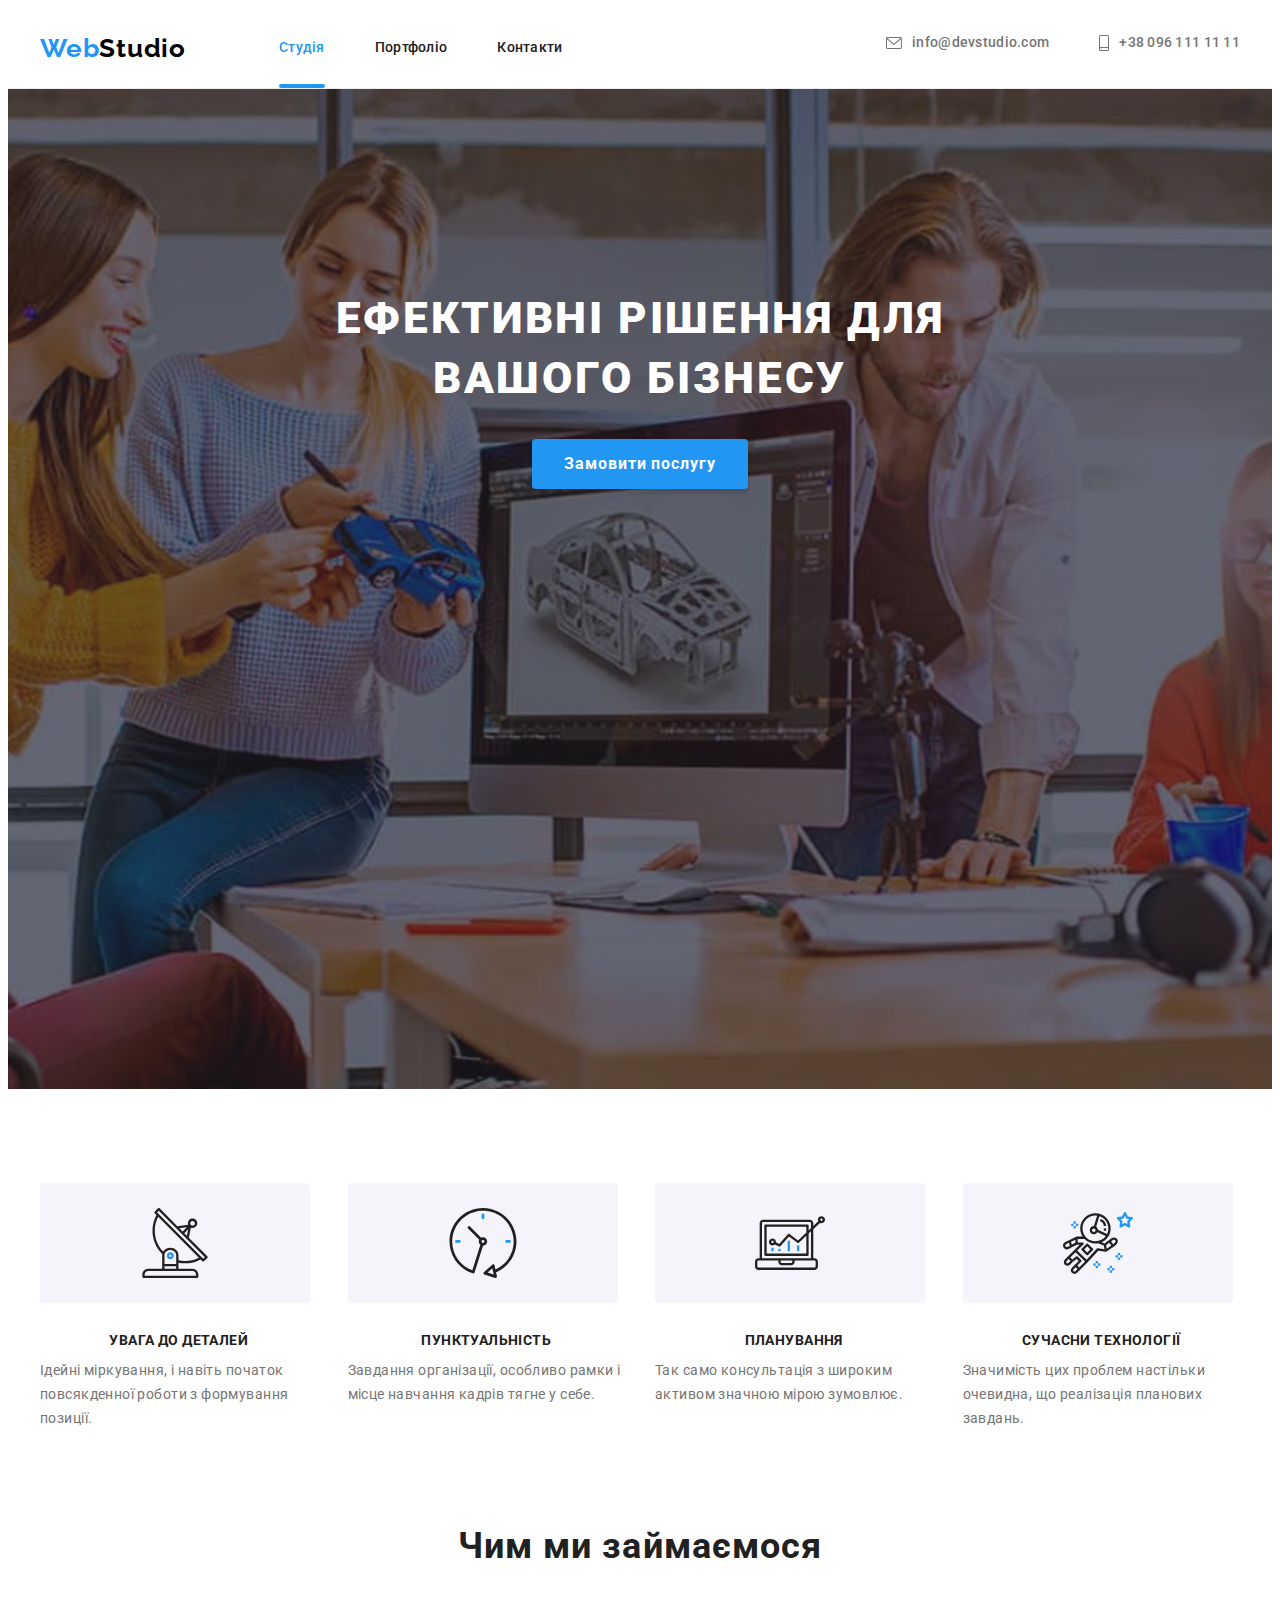
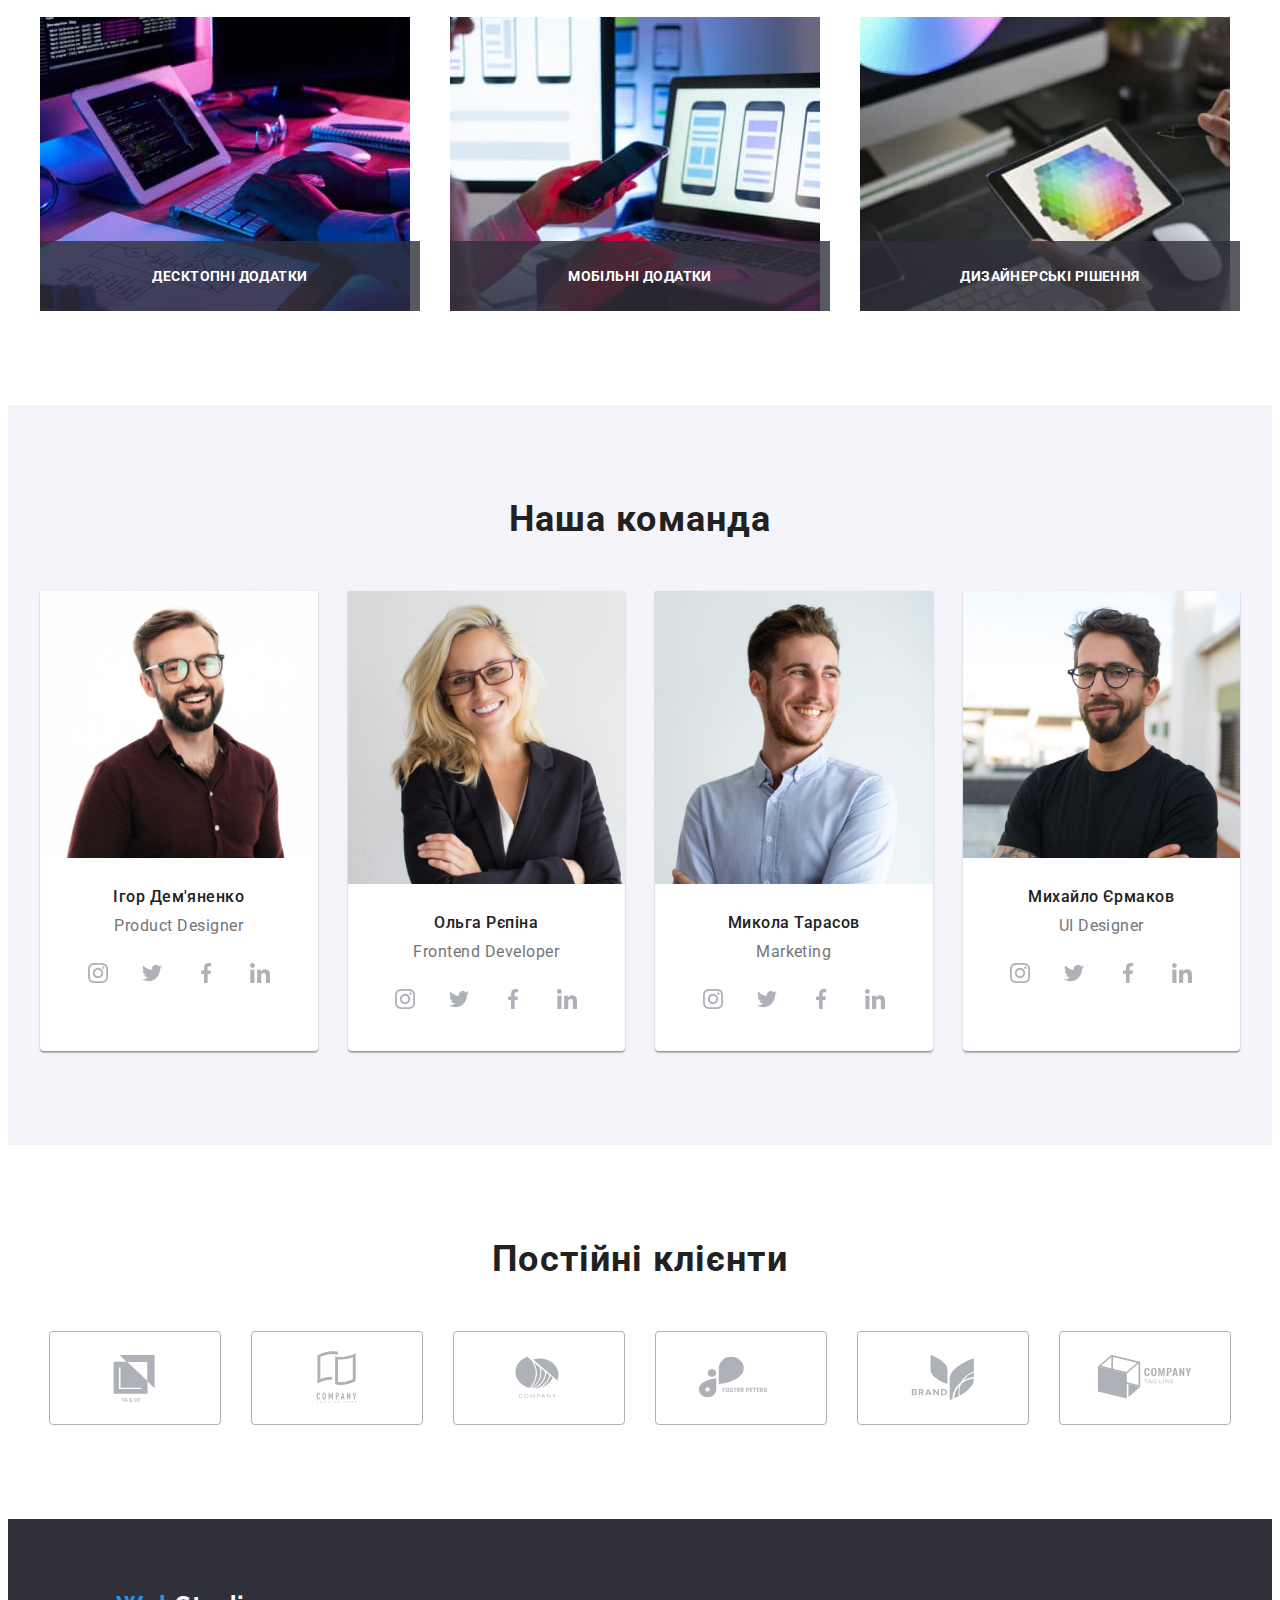
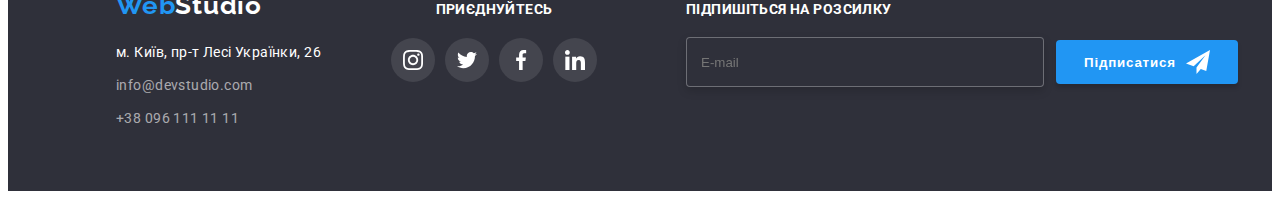
==== commit c78650fd: "footer" ====
--- a/index.html
+++ b/index.html
@@ -342,10 +342,10 @@
                     </li>
                     <li class="cards__item">
                         <source srcset="./images/img(7).jpg x1,
-                      ./images/img(7)2x.jpg 2x" media="(min-width: 1200px)" />
+                            ./images/img(7)2x.jpg 2x" media="(min-width: 1200px)" />
 
                         <source srcset="./images/img(7)tab.jpg 1x,
-              ./images/img(7)tab2x.jpg 2x" media="(min-width: 768px)" />
+                             ./images/img(7)tab2x.jpg 2x" media="(min-width: 768px)" />
 
                         <source srcset="./images/img(7)mob.jpg 1x,
                               ./images/img(7)mob2x.jpg 2x" media="(max-width: 767px)" />
@@ -428,84 +428,91 @@
 
     <footer class="footer">
 
-        <div class="footer-tab">
-            <div class="container connection__container">
-
-
-                <address class="compound__address ">
-
-                    <ul class="compound__list list">
-
-                        <li class="compound__item compound-logo">
-                            <div class="connection__address connection">
-                                <a href="./index.html" class="connection__logo logo">Web<span
-                                        class="logo-part--white">Studio</span></a>
-
-                        </li>
-
-                        <li class="compound__item compound-logo">
-
-                            <a href="https://goo.gl/maps/rr55enmAW2m4Zun59" target="_blank"
-                                rel="noopener noreferrer nofollow" class="address link ">
-                                м. Київ, пр-т Лесі Українки, 26
-
-                            </a>
-                        </li>
-
-                        <li class="compound__item">
-                            <a href="mailto:info@devstudio.com" class="compound__mail">info@devstudio.com</a>
-                        </li>
-                        <li class="footer-item">
-                            <a href="tel:+380961111111" class="compound__tel">+38 096 111 11 11</a>
-                        </li>
-                    </ul>
-                </address>
-            </div>
-
-
-            <div class="social-networks__box">
-                <p class="social-networks__text">приєднуйтесь</p>
-                <ul class="social-networks__list list">
-                    <li><a class="social-networks__network" href="">
-                            <svg class="social-networks__icon" width="20" height="20">
-                                <use href="./images/symbol-defs.svg#icon-instagram"></use>
+        <div class="container footer-tab">
+            <div class="tab-box">
+
+                <div class=" connection__container">
+
+                    <div class="connection__address connection">
+
+
+                        <address class="compound__address ">
+
+
+                            <ul class="compound__list list">
+
+                                <li class="compound__item compound-logo">
+                                    <a href="./index.html" class="connection__logo logo">Web<span
+                                            class="logo-part--white">Studio</span></a>
+                                </li>
+                                <li class="compound__item compound-logo">
+
+                                    <a href="https://goo.gl/maps/rr55enmAW2m4Zun59" target="_blank"
+                                        rel="noopener noreferrer nofollow" class="address link ">
+                                        м. Київ, пр-т Лесі Українки, 26
+
+                                    </a>
+                                </li>
+
+                                <li class="compound__item">
+                                    <a href="mailto:info@devstudio.com" class="compound__mail">info@devstudio.com</a>
+                                </li>
+                                <li class="footer-item">
+                                    <a href="tel:+380961111111" class="compound__tel">+38 096 111 11 11</a>
+                                </li>
+                            </ul>
+                        </address>
+                    </div>
+
+
+                    <div class="social-networks__box">
+                        <p class="social-networks__text">приєднуйтесь</p>
+                        <ul class="social-networks__list list">
+                            <li><a class="social-networks__network" href="">
+                                    <svg class="social-networks__icon" width="20" height="20">
+                                        <use href="./images/symbol-defs.svg#icon-instagram"></use>
+                                    </svg>
+                                </a></li>
+                            <li><a class="social-networks__network" href="">
+                                    <svg class="social-networks__icon" width="20" height="20">
+                                        <use href="./images/symbol-defs.svg#icon-twitter"></use>
+                                    </svg>
+                                </a></li>
+                            <li><a class="social-networks__network" href="">
+                                    <svg class="social-networks__icon" width="20" height="20">
+                                        <use href="./images/symbol-defs.svg#icon-facebook"></use>
+                                    </svg>
+                                </a></li>
+                            <li><a class="social-networks__network" href="">
+                                    <svg class="social-networks__icon" width="20" height="20">
+                                        <use href="./images/symbol-defs.svg#icon-linkedin"></use>
+                                    </svg>
+                                </a></li>
+                        </ul>
+                    </div>
+                </div>
+
+
+
+                <div class="subscription__box ">
+                    <p class="subscription__text">Підпишіться на розсилку</p>
+
+                    <div class="subscription">
+                        <label>
+                            <input class="subscription__form" type="email" name="email" placeholder="E-mail" required>
+                        </label>
+
+                        <button class="subscription__button" type="button">Підписатися
+                            <svg width="24" height="24">
+                                <use class="subscription__button-icon" href="./images/symbol-defs.svg#icon-icon-send">
+                                </use>
                             </svg>
-                        </a></li>
-                    <li><a class="social-networks__network" href="">
-                            <svg class="social-networks__icon" width="20" height="20">
-                                <use href="./images/symbol-defs.svg#icon-twitter"></use>
-                            </svg>
-                        </a></li>
-                    <li><a class="social-networks__network" href="">
-                            <svg class="social-networks__icon" width="20" height="20">
-                                <use href="./images/symbol-defs.svg#icon-facebook"></use>
-                            </svg>
-                        </a></li>
-                    <li><a class="social-networks__network" href="">
-                            <svg class="social-networks__icon" width="20" height="20">
-                                <use href="./images/symbol-defs.svg#icon-linkedin"></use>
-                            </svg>
-                        </a></li>
-                </ul>
-            </div>
-
-        </div>
-
-        <div class="subscription__box container ">
-            <p class="subscription__text">Підпишіться на розсилку</p>
-
-            <div class="subscription">
-                <label>
-                    <input class="subscription__form" type="email" name="email" placeholder="E-mail" required>
-                </label>
-
-                <button class="subscription__button" type="button">Підписатися
-                    <svg width="24" height="24">
-                        <use class="subscription__button-icon" href="./images/symbol-defs.svg#icon-icon-send"></use>
-                    </svg>
-                </button>
-            </div>
-        </div>
+                        </button>
+                    </div>
+                </div>
+            </div>
+
+
     </footer>
 
 
--- a/css/main.min.css
+++ b/css/main.min.css
@@ -1 +1 @@
-:root{--primary-text-color: #212121;--text-color: #757575;--accent-color: #2196f3;--primary-white-color: #ffffff;--bg-button: #f5f4fa;--black-color: #000000;--footer-mail: rgba(255, 255, 255, 0.6);--hero-footer-color: #2f303a;--background-hero-button: #188ce8;--secondary-white-color: #f5f4fa;--border-color: #afb1b8}.container{width:100%;margin:0 auto;padding:0 15px}@media screen and (min-width: 480px){.container{width:480px}}@media screen and (min-width: 768px){.container{width:768px}}@media screen and (min-width: 1200px){.container{width:1200px}}h1,h2,h3,h4,h5,h6,p{margin:0}img{display:block;max-width:100%;height:auto}button{cursor:pointer}body{background-color:var(--primary-white-color);font-family:"Roboto",sans-serif;font-size:14px;letter-spacing:.03em}a{text-decoration:none}.list{list-style:none;margin:0;padding-left:0}.no-scroll{overflow:hidden}.header{border-bottom:1px solid #ececec}.header__container{display:flex;align-items:center;height:60px}@media screen and (min-width: 768px){.header__container{height:80px}}.navigation{display:flex;align-items:center}.navigation__logo{font-family:"Raleway";font-weight:700;font-size:26px;line-height:.83;letter-spacing:.03em;color:var(--accent-color);padding-bottom:16px;padding-top:16px;margin-right:93px}@media screen and (min-width: 768px){.navigation__logo{padding-bottom:26px;padding-top:26px}}@media screen and (min-width: 1200px){.navigation__logo{padding-bottom:24px;padding-top:25px}}.logo__part--darck{color:var(--black-color)}.menu{display:flex;gap:50px}@media screen and (max-width: 768px){.menu{display:none}}.menu__link{padding:32px 0;display:block;font-weight:500;font-size:14px;line-height:1.14;letter-spacing:.02em;color:var(--primary-text-color);transition:color 250ms cubic-bezier(0.4, 0, 0.2, 1)}.menu__link:hover,.menu__link:focus{color:var(--accent-color)}@media screen and (max-width: 768px){.menu__link{display:none}}.menu__link::after{background:#2196f3;border-radius:2px}.current{color:var(--accent-color);position:relative}.current::after{content:"";position:absolute;width:48px;height:4px;background:#2196f3;border-radius:2px;display:block;left:0;bottom:0;width:100%}.contacts{margin-left:auto}@media screen and (max-width: 768px){.contacts{display:none}}@media screen and (min-width: 1200px){.contacts{display:flex;gap:50px}}.contacts__itam{margin-bottom:10px}.contacts__mail,.contacts__tel{font-weight:500;font-size:14px;line-height:1.14;letter-spacing:.02em;color:var(--text-color);display:flex;align-items:center;transition:color 250ms cubic-bezier(0.4, 0, 0.2, 1)}.contacts__mail:focus,.contacts__mail:hover,.contacts__tel:focus,.contacts__tel:hover{color:var(--accent-color)}.contacts__icon{margin-right:10px;fill:currentColor}.mob-heder-button{margin-left:auto;background-color:var(--primary-white-color);border:none}@media screen and (min-width: 768px){.mob-heder-button{display:none}}.mob-menu-close{border:none;background-color:var(--primary-white-color);display:block;margin-left:auto;padding-top:10px;padding-left:15px}.mob-menu{position:fixed;top:0;background-color:var(--primary-white-color);width:100%;height:100%;overflow:auto;display:flex;flex-direction:column;justify-content:space-between}.mobile__menu{padding-left:40px;padding-bottom:100px}.mobile__itam:not(:last-child){padding-bottom:32px}.mobile-menu__link{font-family:"Roboto";font-style:normal;font-weight:500;font-size:40px;line-height:1.17;letter-spacing:.02em;color:var(--primary-text-color)}.mobile-menu__current{color:var(--accent-color);position:relative}.mobile__contacts{margin-left:40px;margin-bottom:64px}.mobile-contacts__tel-itam{margin-bottom:32px}.mobile-contacts__tel{font-family:"Roboto";font-style:normal;font-weight:500;font-size:34px;line-height:1.17;letter-spacing:.02em;color:var(--accent-color)}.mobile-contacts__mail{font-family:"Roboto";font-style:normal;font-weight:500;font-size:24px;line-height:1.16;letter-spacing:.02em;color:var(--text-color)}.mob-soc{display:flex;flex-wrap:wrap;margin-left:40px;gap:10px;margin-bottom:48px}.mob-soc__network-fiorst{font-family:"Roboto";font-style:normal;font-weight:500;font-size:18px;line-height:1.15;letter-spacing:.02em;color:var(--accent-color)}.mob-soc__network{font-family:"Roboto";font-style:normal;font-weight:500;font-size:18px;line-height:1.15;letter-spacing:.02em;color:var(--accent-color)}.mob-soc__network::before{content:"";width:22px;border:1px solid rgba(33,33,33,.2);transform:rotate(90deg);margin-right:10px}.hero{background-color:var(--hero-footer-color);padding:118px 0;text-align:center;background-image:linear-gradient(rgba(47, 48, 58, 0.4), rgba(47, 48, 58, 0.4)),url(../images/hero-bg-mobail.jpg);background-repeat:no-repeat;background-position:center;background-size:cover;max-width:1600px;height:400px;margin:0 auto}@media(min-device-pixel-ratio: 2),(-webkit-min-device-pixel-ratio: 2),(min-resolution: 192dpi),(min-resolution: 2dppx){.hero{background-image:linear-gradient(rgba(47, 48, 58, 0.4), rgba(47, 48, 58, 0.4)),url(../images/hero2x-bg-mobail.jpg)}}@media screen and (min-width: 768px){.hero{padding:118px 204px;background-image:linear-gradient(rgba(47, 48, 58, 0.4), rgba(47, 48, 58, 0.4)),url(../images/hero-bg-tablet.jpg)}}@media screen and (min-width: 768px)and (min-device-pixel-ratio: 2),screen and (min-width: 768px)and (-webkit-min-device-pixel-ratio: 2),screen and (min-width: 768px)and (min-resolution: 192dpi),screen and (min-width: 768px)and (min-resolution: 2dppx){.hero{background-image:linear-gradient(rgba(47, 48, 58, 0.4), rgba(47, 48, 58, 0.4)),url(../images/hero2x-bg-tablet.jpg)}}@media screen and (min-width: 1200px){.hero{padding:200px 0;background-image:linear-gradient(rgba(47, 48, 58, 0.4), rgba(47, 48, 58, 0.4)),url(../images/hero.jpg)}}@media screen and (min-width: 1200px)and (min-device-pixel-ratio: 2),screen and (min-width: 1200px)and (-webkit-min-device-pixel-ratio: 2),screen and (min-width: 1200px)and (min-resolution: 192dpi),screen and (min-width: 1200px)and (min-resolution: 2dppx){.hero{background-image:linear-gradient(rgba(47, 48, 58, 0.4), rgba(47, 48, 58, 0.4)),url(../images/hero2x.jpg)}}@media screen and (min-width: 1200px){.hero{height:600px}}.hero__titel{font-weight:900;font-size:26px;line-height:1.61;text-align:center;letter-spacing:.06em;text-transform:uppercase;color:var(--primary-white-color);margin-bottom:30px;max-width:360px;margin-bottom:30px;margin:0 auto}@media screen and (min-width: 768px){.hero__titel{max-width:360px}}@media screen and (min-width: 1200px){.hero__titel{max-width:696px;font-size:44px;line-height:1.36}}.hero__button{font-family:inherit;font-weight:700;font-size:16px;line-height:1.88;align-items:center;text-align:center;letter-spacing:.06em;color:var(--primary-white-color);background-color:var(--accent-color);margin:0 auto;box-shadow:0px 4px 4px rgba(0,0,0,.15);border-radius:4px;min-width:200px;border:none;padding:10px 24px;margin-top:30px;transition:background-color 250ms cubic-bezier(0.4, 0, 0.2, 1)}@media screen and (min-width: 1200px){.hero__button{min-width:216px;padding:10px 32px}}.hero__button:hover,.hero__button:focus{background-color:var(--background-hero-button)}.benefits{padding-top:60px;padding-bottom:60px}@media screen and (min-width: 1200px){.benefits{padding-bottom:94px;padding-top:94px}}.visually__hidden{position:absolute;white-space:nowrap;width:1px;height:1px;overflow:hidden;border:0;padding:0;clip:rect(0 0 0 0);-webkit-clip-path:inset(50%);clip-path:inset(50%);margin:-1px}.benefits__list{display:flex;flex-wrap:wrap;gap:30px}@media screen and (min-width: 768px){.benefits__item{width:calc((100% - 30px)/2)}}@media screen and (min-width: 1200px){.benefits__item{width:calc((100% - 90px)/4)}}.benefits__icon-box{width:auto;height:120px;background:var(--bg-button);border-radius:4px;display:flex;justify-content:center;align-items:center;margin-bottom:30px}@media screen and (min-width: 768){.benefits__icon-box{width:354px}}@media screen and (min-width: 1200px){.benefits__icon-box{width:270px}}.benefits__titel{font-weight:700;font-size:14px;line-height:1.14;letter-spacing:.03em;text-transform:uppercase;margin-bottom:10px;color:var(--primary-text-color);text-align:center}.benefits__text{font-weight:400;font-size:14px;line-height:1.71;letter-spacing:.03em;color:var(--text-color)}.service{padding-bottom:94px}@media screen and (max-width: 1200px){.service{display:none}}.service-titel{font-weight:700;font-size:36px;line-height:42px;text-align:center;letter-spacing:.03em;margin-bottom:50px;color:#212121}.service-list{display:flex;gap:30px}.service-item{width:calc((100% - 60px)/3);position:relative}.service-text{position:absolute;bottom:0;width:100%;height:70px;display:flex;align-items:center;justify-content:center;color:var(--primary-white-color);font-weight:700;line-height:16px;text-transform:uppercase;background-color:rgba(47,48,58,.8)}.team{background-color:var(--secondary-white-color);padding-bottom:60px;padding-top:60px}@media screen and (min-width: 1200px){.team{padding-bottom:94px;padding-top:94px}}.team__titel{font-weight:700;font-size:28px;line-height:33px;text-align:center;letter-spacing:.03em;color:var(--primary-text-color);margin-bottom:50px}@media screen and (min-width: 1200px){.team__titel{font-size:36px;line-height:1.16}}.cards{display:flex;flex-wrap:wrap;gap:30px}.cards__item{background:#fff;box-shadow:0px 1px 3px rgba(0,0,0,.12),0px 1px 1px rgba(0,0,0,.14),0px 2px 1px rgba(0,0,0,.2);border-radius:0px 0px 4px 4px}@media screen and (min-width: 768px){.cards__item{width:calc((100% - 30px)/2)}}@media screen and (min-width: 1200px){.cards__item{width:calc((100% - 90px)/4)}}.cards__info{padding:30px 0}.cards__name{font-weight:500;font-size:16px;line-height:1.18;text-align:center;letter-spacing:.03em;color:var(--primary-text-color);margin-bottom:10px}.cards__text{font-weight:400;font-size:16px;line-height:1.18;text-align:center;letter-spacing:.03em;color:var(--text-color)}.cocials{display:flex;justify-content:center;margin-top:16px;gap:10px}.cocials__network{width:44px;height:44px;border-radius:50%;display:flex;align-items:center;justify-content:center;color:var(--border-color);transition:color 250ms cubic-bezier(0.4, 0, 0.2, 1),background-color 250ms cubic-bezier(0.4, 0, 0.2, 1)}.cocials__network:focus,.cocials__network:hover{background-color:var(--accent-color);color:var(--primary-white-color)}.cocials__icon{fill:currentColor}.clients{padding-top:60px;padding-bottom:60px}@media screen and (min-width: 1200px){.clients{padding-bottom:94px;padding-top:94px}}.clients-titel{font-family:"Roboto";font-style:normal;font-weight:700;font-size:28px;line-height:1.17;text-align:center;letter-spacing:.03em;color:var(--primary-text-color);margin-bottom:50px}@media screen and (min-width: 1200px){.clients-titel{font-size:36px;line-height:1.16}}.clients-list{display:flex;gap:30px;flex-wrap:wrap;justify-content:center}.clients-linc{width:210px;height:92px;border:1px solid var(--border-color);border-radius:4px;display:flex;align-items:center;justify-content:center;color:var(--border-color);transition:color 250ms cubic-bezier(0.4, 0, 0.2, 1),border-color 250ms cubic-bezier(0.4, 0, 0.2, 1)}@media screen and (min-width: 768px){.clients-linc{width:226px}}@media screen and (min-width: 1200px){.clients-linc{width:170px}}.clients-linc:hover,.clients-linc:focus{color:var(--accent-color);border-color:var(--accent-color)}.clients-logo{fill:currentColor}.footer{background-color:var(--hero-footer-color);padding:60px 0}@media screen and (min-width: 768px){.footer-tab{display:flex;align-items:center}}.compound__list{display:flex;flex-direction:column;margin-bottom:60px}@media screen and (max-width: 768px){.compound__list{align-items:center}}@media screen and (min-width: 768px){.compound__list{margin-left:76px}}.compound__item:not(:last-child){margin-bottom:9px}.connection__logo{font-family:"Raleway";font-style:normal;font-weight:700;font-size:24px;line-height:1.16;letter-spacing:.03em;color:var(--accent-color)}@media screen and (min-width: 1200px){.connection__logo{font-size:26px;line-height:1.19}}.logo{margin-top:60;margin-bottom:20}.logo-part--white{color:var(--primary-white-color)}@media screen and (min-width: 1200px){.compound-logo{margin-top:11px}}.address{font-weight:400;font-style:normal;font-size:14px;line-height:1.71;letter-spacing:.03em;color:var(--primary-white-color);margin-bottom:9px;transition:color 250ms cubic-bezier(0.4, 0, 0.2, 1)}.address:focus,.address:hover{color:var(--accent-color)}.compound__mail,.compound__tel{font-weight:400;font-style:normal;font-size:14px;line-height:1.71;letter-spacing:.03em;color:var(--footer-mail);transition:color 250ms cubic-bezier(0.4, 0, 0.2, 1)}.compound__mail:focus,.compound__mail:hover,.compound__tel:focus,.compound__tel:hover{color:var(--accent-color)}.social-networks__box{display:flex;flex-direction:column;align-items:center;margin-bottom:60px}@media screen and (min-width: 768px){.social-networks__box{margin-right:89px}}.social-networks__text{font-family:"Roboto";font-style:normal;font-weight:700;font-size:14px;line-height:1.14;letter-spacing:.03em;text-transform:uppercase;color:var(--primary-white-color)}.social-networks__list{display:flex;margin-top:20px;gap:10px}.social-networks__network{width:44px;height:44px;border-radius:50%;background-color:rgba(255,255,255,.1);display:flex;justify-content:center;align-items:center;transition:background-color 250ms cubic-bezier(0.4, 0, 0.2, 1)}.social-networks__network:hover,.social-networks__network:focus{background-color:var(--accent-color)}.social-networks__icon{fill:var(--primary-white-color)}.subscription__box{margin-left:auto}.subscription__text{font-family:"Roboto";font-style:normal;font-weight:700;font-size:14px;line-height:16px;letter-spacing:.03em;text-transform:uppercase;color:var(--primary-white-color);margin-bottom:20px;text-align:center}@media screen and (min-width: 768px){.subscription{display:flex;flex-direction:column;align-items:center}}@media screen and (min-width: 1200px){.subscription{display:flex;gap:12px;align-items:center;justify-content:center}}.subscription__form{box-sizing:border-box;max-width:450px;width:100%;height:50px;left:815px;top:2784px;border:1px solid rgba(255,255,255,.3);filter:drop-shadow(0px 4px 4px rgba(0, 0, 0, 0.15));background:#2f303a;padding-left:14px;border-radius:4px;color:var(--primary-white-color);margin-bottom:20px}@media screen and (min-width: 769px){.subscription__form{width:358px}}.subscription__button{padding:10px 28px;background:var(--accent-color);box-shadow:0px 4px 4px rgba(0,0,0,.15);border-radius:4px;letter-spacing:.06em;color:var(--primary-white-color);border:none;cursor:pointer;transition:background-color 250ms cubic-bezier(0.4, 0, 0.2, 1);display:flex;letter-spacing:.06em;font-style:bold;align-items:center;justify-content:center;gap:10px;font-weight:700;margin:0 auto}.subscription__button:hover,.subscription__button:focus{background-color:var(--background-hero-button)}.subscription__button-icon{fill:var(--primary-white-color)}.portfolio-section{padding-bottom:94px;padding-top:94px}.main-button{display:flex;justify-content:center;gap:8px;margin-bottom:50px}.button{font-family:inherit;font-style:normal;font-weight:500;font-size:16px;line-height:1.62;text-align:center;letter-spacing:.03em;background-color:var(--bg-button);color:var(--primary-text-color);border-radius:4px;border:none;padding:6px 22px;transition:transform 200mx;transition:color 250ms cubic-bezier(0.4, 0, 0.2, 1),background-color 250ms cubic-bezier(0.4, 0, 0.2, 1),box-shadow 250ms cubic-bezier(0.4, 0, 0.2, 1)}.button:focus,.button:hover{color:var(--primary-white-color);background-color:var(--accent-color);box-shadow:0px 3px 1px rgba(0,0,0,.1),0px 1px 2px rgba(0,0,0,.08),0px 2px 2px rgba(0,0,0,.12)}.portfolio-list{display:flex;flex-wrap:wrap;gap:30px}.portfolio-item{width:calc(100% - 60px)/3}.portfolio-link{display:block;transition:box-shadow 250ms cubic-bezier(0.4, 0, 0.2, 1)}.portfolio-link:hover,.portfolio-link:focus{box-shadow:0px 1px 1px rgba(0,0,0,.12),0px 4px 4px rgba(0,0,0,.06),1px 4px 6px rgba(0,0,0,.16)}.portfolio-container{position:relative;overflow:hidden}.portfolio-top-text{position:absolute;top:0;left:0;font-family:"Roboto";font-style:normal;font-weight:400;font-size:18px;line-height:28px;background-color:rgba(33,150,243,.9);letter-spacing:.03em;color:#fff;height:100%;transform:translateY(100%);padding:63px 24px;transition:transform 250ms cubic-bezier(0.4, 0, 0.2, 1)}.portfolio-link:hover .portfolio-top-text,.portfolio-link:focus .portfolio-top-text{transform:translateY(0)}.portfolio-info{padding:20px 24px;border:1px solid #eee}.portfolio-titel{font-weight:700;font-size:18px;line-height:2;letter-spacing:.06em;color:var(--primary-text-color)}.portfolio-text{font-weight:400;font-size:16px;line-height:1.88;letter-spacing:.03em;color:var(--text-color);margin-top:4px}.modal{width:100%;height:100%;background-color:rgba(0,0,0,.2);position:fixed;top:0;transition:opacity 250ms cubic-bezier(0.4, 0, 0.2, 1),visibility 250ms cubic-bezier(0.4, 0, 0.2, 1)}.modal__box{max-width:450px;width:95%;max-height:609px;height:95%;background-color:var(--primary-white-color);box-shadow:0px 1px 3px rgba(0,0,0,.12),0px 1px 1px rgba(0,0,0,.14),0px 2px 1px rgba(0,0,0,.2);border-radius:4px;position:absolute;top:50%;left:50%;padding:40px;transform:translate(-50%, -50%) scale(1);transition:transform 250ms cubic-bezier(0.4, 0, 0.2, 1)}@media screen and (min-width: 1200px){.modal__box{width:528px;height:581px;overflow:scroll}}.backdrop.is-hidden .modal__box{transform:translate(-50%, -50%) scale(0)}.modal__button{width:30px;height:30px;border:1px solid rgba(0,0,0,.1);background-color:rgba(0,0,0,0);border-radius:50%;position:absolute;top:8px;right:8px;display:flex;align-items:center;justify-content:center;padding:0}.modal__close-icon{transition:fill 250ms cubic-bezier(0.4, 0, 0.2, 1),stroke 250ms cubic-bezier(0.4, 0, 0.2, 1)}.modal__close-icon:hover,.modal__close-icon:focus{stroke:var(--accent-color);fill:var(--accent-color)}.modal__close-icon svg:hover,.modal__close-icon svg:focus{stroke:var(--accent-color);fill:var(--accent-color)}.is-hidden{opacity:0;visibility:hidden;pointer-events:none}.modal__text{margin-bottom:12px;font-family:"Roboto";font-style:normal;font-weight:700;font-size:20px;line-height:1.15;text-align:center;letter-spacing:.03em;color:var(--primary-text-color)}.form__field{margin-bottom:10px;display:flex;flex-direction:column;position:relative;text-align:start}.form__field input{border:1px solid rgba(33,33,33,.2);border-radius:4px;height:40px;cursor:pointer;padding-left:42px;outline-color:var(--accent-color);transition:border-color 250ms cubic-bezier(0.4, 0, 0.2, 1)}.form__field label{margin-bottom:4px;color:var(--text-color);font-family:"Roboto";font-style:normal;font-weight:400;font-size:12px;line-height:14px;letter-spacing:.01em}.form__icon{position:absolute;bottom:50%;left:12px;transform:translateY(100%);transition:fill 250ms cubic-bezier(0.4, 0, 0.2, 1)}.form__field:focus-within .input,.form__field:hover .input{border:1px solid var(--accent-color)}.form__field:focus-within .form__icon,.form__field:hover .form__icon{fill:var(--accent-color)}.form__textarea{margin-bottom:20px;display:flex;flex-direction:column;position:relative;cursor:pointer}.form__textarea-label{margin-bottom:4px;color:var(--text-color);font-family:"Roboto";font-style:normal;font-weight:400;font-size:12px;line-height:14px;letter-spacing:.01em}.form__backdrop-textarea{resize:none;cursor:pointer;outline-color:var(--accent-color);height:120px;padding:12px 16px}.form__textarea textarea{border:1px solid rgba(33,33,33,.2);border-radius:4px}textarea::-moz-placeholder{font-family:"Roboto";font-style:normal;font-weight:400;font-size:12px;line-height:14px;letter-spacing:.01em;color:rgba(117,117,117,.5)}textarea:-ms-input-placeholder{font-family:"Roboto";font-style:normal;font-weight:400;font-size:12px;line-height:14px;letter-spacing:.01em;color:rgba(117,117,117,.5)}textarea::placeholder{font-family:"Roboto";font-style:normal;font-weight:400;font-size:12px;line-height:14px;letter-spacing:.01em;color:rgba(117,117,117,.5)}.form__checkbox{display:flex;justify-content:center;align-items:center;margin-bottom:30px}.form__input-checbox{-webkit-appearance:none;-moz-appearance:none;appearance:none;position:absolute}.form__input-checbox:checked+.form__checkbox-text::before{background-color:var(--accent-color);background-image:url(../images/icon\ check.svg);background-position:center;background-repeat:no-repeat;border-color:rgba(0,0,0,0)}.form__checkbox-text{font-family:"Roboto";font-style:normal;font-weight:400;font-size:12px;line-height:1.16;letter-spacing:.03em;color:var(--text-color);margin-left:8px;display:flex;align-items:center}@media screen and (min-width: 1200px){.form__checkbox-text{font-size:14px;line-height:1.71}}.form__checkbox-text::before{content:"";width:16px;height:15px;border:1px solid var(--primary-text-color);border-radius:2px;margin-right:8px}.form__checkbox-link{font-family:"Roboto";font-style:normal;font-weight:400;font-size:14px;line-height:1.16;letter-spacing:.03em;color:var(--accent-color);margin-left:4px}@media screen and (min-width: 1200px){.form__checkbox-link{font-size:14px;line-height:1.71}}.form__backdrop-button{background:#2196f3;box-shadow:0px 4px 4px rgba(0,0,0,.15);border-radius:4px;border:none;padding:10px 52px;font-family:"Roboto";font-style:normal;font-weight:700;font-size:16px;line-height:30px;display:flex;align-items:center;text-align:center;letter-spacing:.06em;color:var(--primary-white-color);margin:0 auto;transition:background-color 250ms cubic-bezier(0.4, 0, 0.2, 1)}.form__backdrop-button:hover,.form__backdrop-button:focus{background:var(--background-hero-button);box-shadow:0px 4px 4px rgba(0,0,0,.15)}/*# sourceMappingURL=main.min.css.map */+:root{--primary-text-color: #212121;--text-color: #757575;--accent-color: #2196f3;--primary-white-color: #ffffff;--bg-button: #f5f4fa;--black-color: #000000;--footer-mail: rgba(255, 255, 255, 0.6);--hero-footer-color: #2f303a;--background-hero-button: #188ce8;--secondary-white-color: #f5f4fa;--border-color: #afb1b8}.container{width:100%;margin:0 auto;padding:0 15px}@media screen and (min-width: 480px){.container{width:480px}}@media screen and (min-width: 768px){.container{width:768px}}@media screen and (min-width: 1200px){.container{width:1200px}}h1,h2,h3,h4,h5,h6,p{margin:0}img{display:block;max-width:100%;height:auto}button{cursor:pointer}body{background-color:var(--primary-white-color);font-family:"Roboto",sans-serif;font-size:14px;letter-spacing:.03em}a{text-decoration:none}.list{list-style:none;margin:0;padding-left:0}.no-scroll{overflow:hidden}.header{border-bottom:1px solid #ececec}.header__container{display:flex;align-items:center;height:60px}@media screen and (min-width: 768px){.header__container{height:80px}}.navigation{display:flex;align-items:center}.navigation__logo{font-family:"Raleway";font-weight:700;font-size:26px;line-height:.83;letter-spacing:.03em;color:var(--accent-color);padding-bottom:16px;padding-top:16px;margin-right:93px}@media screen and (min-width: 768px){.navigation__logo{padding-bottom:26px;padding-top:26px}}@media screen and (min-width: 1200px){.navigation__logo{padding-bottom:24px;padding-top:25px}}.logo__part--darck{color:var(--black-color)}.menu{display:flex;gap:50px}.menu__link{padding:32px 0;display:block;font-weight:500;font-size:14px;line-height:1.14;letter-spacing:.02em;color:var(--primary-text-color);transition:color 250ms cubic-bezier(0.4, 0, 0.2, 1)}.menu__link:hover,.menu__link:focus{color:var(--accent-color)}@media screen and (max-width: 767.9px){.menu__link{display:none}}.menu__link::after{background:#2196f3;border-radius:2px}.current{color:var(--accent-color);position:relative}.current::after{content:"";position:absolute;width:48px;height:4px;background:#2196f3;border-radius:2px;display:block;left:0;bottom:0;width:100%}.contacts{margin-left:auto}@media screen and (max-width: 767.9px){.contacts{display:none}}@media screen and (min-width: 1200px){.contacts{display:flex;gap:50px}}.contacts__itam{margin-bottom:10px}.contacts__mail,.contacts__tel{font-weight:500;font-size:14px;line-height:1.14;letter-spacing:.02em;color:var(--text-color);display:flex;align-items:center;transition:color 250ms cubic-bezier(0.4, 0, 0.2, 1)}.contacts__mail:focus,.contacts__mail:hover,.contacts__tel:focus,.contacts__tel:hover{color:var(--accent-color)}.contacts__icon{margin-right:10px;fill:currentColor}.mob-heder-button{margin-left:auto;background-color:var(--primary-white-color);border:none}@media screen and (min-width: 768px){.mob-heder-button{display:none}}.mob-menu-close{border:none;background-color:var(--primary-white-color);display:block;margin-left:auto;padding-top:10px;padding-left:15px}.mob-menu{position:fixed;top:0;background-color:var(--primary-white-color);width:100%;height:100%;overflow:auto;display:flex;flex-direction:column;justify-content:space-between}.mobile__menu{padding-left:40px;padding-bottom:100px}.mobile__itam:not(:last-child){padding-bottom:32px}.mobile-menu__link{font-family:"Roboto";font-style:normal;font-weight:500;font-size:40px;line-height:1.17;letter-spacing:.02em;color:var(--primary-text-color)}.mobile-menu__current{color:var(--accent-color);position:relative}.mobile__contacts{margin-left:40px;margin-bottom:64px}.mobile-contacts__tel-itam{margin-bottom:32px}.mobile-contacts__tel{font-family:"Roboto";font-style:normal;font-weight:500;font-size:34px;line-height:1.17;letter-spacing:.02em;color:var(--accent-color)}.mobile-contacts__mail{font-family:"Roboto";font-style:normal;font-weight:500;font-size:24px;line-height:1.16;letter-spacing:.02em;color:var(--text-color)}.mob-soc{display:flex;flex-wrap:wrap;margin-left:40px;gap:10px;margin-bottom:48px}.mob-soc__network-fiorst{font-family:"Roboto";font-style:normal;font-weight:500;font-size:18px;line-height:1.15;letter-spacing:.02em;color:var(--accent-color)}.mob-soc__network{font-family:"Roboto";font-style:normal;font-weight:500;font-size:18px;line-height:1.15;letter-spacing:.02em;color:var(--accent-color)}.mob-soc__network::before{content:"";width:22px;border:1px solid rgba(33,33,33,.2);transform:rotate(90deg);margin-right:10px}.hero{background-color:var(--hero-footer-color);padding:118px 0;text-align:center;background-image:linear-gradient(rgba(47, 48, 58, 0.4), rgba(47, 48, 58, 0.4)),url(../images/hero-bg-mobail.jpg);background-repeat:no-repeat;background-position:center;background-size:cover;max-width:1600px;height:400px;margin:0 auto}@media(min-device-pixel-ratio: 2),(-webkit-min-device-pixel-ratio: 2),(min-resolution: 192dpi),(min-resolution: 2dppx){.hero{background-image:linear-gradient(rgba(47, 48, 58, 0.4), rgba(47, 48, 58, 0.4)),url(../images/hero2x-bg-mobail.jpg)}}@media screen and (min-width: 768px){.hero{padding:118px 204px;background-image:linear-gradient(rgba(47, 48, 58, 0.4), rgba(47, 48, 58, 0.4)),url(../images/hero-bg-tablet.jpg)}}@media screen and (min-width: 768px)and (min-device-pixel-ratio: 2),screen and (min-width: 768px)and (-webkit-min-device-pixel-ratio: 2),screen and (min-width: 768px)and (min-resolution: 192dpi),screen and (min-width: 768px)and (min-resolution: 2dppx){.hero{background-image:linear-gradient(rgba(47, 48, 58, 0.4), rgba(47, 48, 58, 0.4)),url(../images/hero2x-bg-tablet.jpg)}}@media screen and (min-width: 1200px){.hero{padding:200px 0;background-image:linear-gradient(rgba(47, 48, 58, 0.4), rgba(47, 48, 58, 0.4)),url(../images/hero.jpg)}}@media screen and (min-width: 1200px)and (min-device-pixel-ratio: 2),screen and (min-width: 1200px)and (-webkit-min-device-pixel-ratio: 2),screen and (min-width: 1200px)and (min-resolution: 192dpi),screen and (min-width: 1200px)and (min-resolution: 2dppx){.hero{background-image:linear-gradient(rgba(47, 48, 58, 0.4), rgba(47, 48, 58, 0.4)),url(../images/hero2x.jpg)}}@media screen and (min-width: 1200px){.hero{height:600px}}.hero__titel{font-weight:900;font-size:26px;line-height:1.61;text-align:center;letter-spacing:.06em;text-transform:uppercase;color:var(--primary-white-color);margin-bottom:30px;max-width:360px;margin-bottom:30px;margin:0 auto}@media screen and (min-width: 768px){.hero__titel{max-width:360px}}@media screen and (min-width: 1200px){.hero__titel{max-width:696px;font-size:44px;line-height:1.36}}.hero__button{font-family:inherit;font-weight:700;font-size:16px;line-height:1.88;align-items:center;text-align:center;letter-spacing:.06em;color:var(--primary-white-color);background-color:var(--accent-color);margin:0 auto;box-shadow:0px 4px 4px rgba(0,0,0,.15);border-radius:4px;min-width:200px;border:none;padding:10px 24px;margin-top:30px;transition:background-color 250ms cubic-bezier(0.4, 0, 0.2, 1)}@media screen and (min-width: 1200px){.hero__button{min-width:216px;padding:10px 32px}}.hero__button:hover,.hero__button:focus{background-color:var(--background-hero-button)}.benefits{padding-top:60px;padding-bottom:60px}@media screen and (min-width: 1200px){.benefits{padding-bottom:94px;padding-top:94px}}.visually__hidden{position:absolute;white-space:nowrap;width:1px;height:1px;overflow:hidden;border:0;padding:0;clip:rect(0 0 0 0);-webkit-clip-path:inset(50%);clip-path:inset(50%);margin:-1px}.benefits__list{display:flex;flex-wrap:wrap;gap:30px}@media screen and (min-width: 768px){.benefits__item{width:calc((100% - 30px)/2)}}@media screen and (min-width: 1200px){.benefits__item{width:calc((100% - 90px)/4)}}.benefits__icon-box{width:auto;height:120px;background:var(--bg-button);border-radius:4px;display:flex;justify-content:center;align-items:center;margin-bottom:30px}@media screen and (min-width: 768px){.benefits__icon-box{width:354px}}@media screen and (min-width: 1200px){.benefits__icon-box{width:270px}}.benefits__titel{font-weight:700;font-size:14px;line-height:1.14;letter-spacing:.03em;text-transform:uppercase;margin-bottom:10px;color:var(--primary-text-color)}@media screen and (max-width: 768px){.benefits__titel{text-align:center}}@media screen and (min-width: 1200px){.benefits__titel{text-align:center}}.benefits__text{font-weight:400;font-size:14px;line-height:1.71;letter-spacing:.03em;color:var(--text-color)}.service{padding-bottom:94px}@media screen and (max-width: 1200px){.service{display:none}}.service-titel{font-weight:700;font-size:36px;line-height:42px;text-align:center;letter-spacing:.03em;margin-bottom:50px;color:#212121}.service-list{display:flex;gap:30px}.service-item{width:calc((100% - 60px)/3);position:relative}.service-text{position:absolute;bottom:0;width:100%;height:70px;display:flex;align-items:center;justify-content:center;color:var(--primary-white-color);font-weight:700;line-height:16px;text-transform:uppercase;background-color:rgba(47,48,58,.8)}.team{background-color:var(--secondary-white-color);padding-bottom:60px;padding-top:60px}@media screen and (min-width: 1200px){.team{padding-bottom:94px;padding-top:94px}}.team__titel{font-weight:700;font-size:28px;line-height:33px;text-align:center;letter-spacing:.03em;color:var(--primary-text-color);margin-bottom:50px}@media screen and (min-width: 1200px){.team__titel{font-size:36px;line-height:1.16}}.cards{display:flex;flex-wrap:wrap;gap:30px}.cards__item{background:#fff;box-shadow:0px 1px 3px rgba(0,0,0,.12),0px 1px 1px rgba(0,0,0,.14),0px 2px 1px rgba(0,0,0,.2);border-radius:0px 0px 4px 4px}@media screen and (min-width: 768px){.cards__item{width:calc((100% - 30px)/2)}}@media screen and (min-width: 1200px){.cards__item{width:calc((100% - 90px)/4)}}.cards__info{padding:30px 0}.cards__name{font-weight:500;font-size:16px;line-height:1.18;text-align:center;letter-spacing:.03em;color:var(--primary-text-color);margin-bottom:10px}.cards__text{font-weight:400;font-size:16px;line-height:1.18;text-align:center;letter-spacing:.03em;color:var(--text-color)}.cocials{display:flex;justify-content:center;margin-top:16px;gap:10px}.cocials__network{width:44px;height:44px;border-radius:50%;display:flex;align-items:center;justify-content:center;color:var(--border-color);transition:color 250ms cubic-bezier(0.4, 0, 0.2, 1),background-color 250ms cubic-bezier(0.4, 0, 0.2, 1)}.cocials__network:focus,.cocials__network:hover{background-color:var(--accent-color);color:var(--primary-white-color)}.cocials__icon{fill:currentColor}.clients{padding-top:60px;padding-bottom:60px}@media screen and (min-width: 1200px){.clients{padding-bottom:94px;padding-top:94px}}.clients-titel{font-family:"Roboto";font-style:normal;font-weight:700;font-size:28px;line-height:1.17;text-align:center;letter-spacing:.03em;color:var(--primary-text-color);margin-bottom:50px}@media screen and (min-width: 1200px){.clients-titel{font-size:36px;line-height:1.16}}.clients-list{display:flex;gap:30px;flex-wrap:wrap;justify-content:center}.clients-linc{width:210px;height:92px;border:1px solid var(--border-color);border-radius:4px;display:flex;align-items:center;justify-content:center;color:var(--border-color);transition:color 250ms cubic-bezier(0.4, 0, 0.2, 1),border-color 250ms cubic-bezier(0.4, 0, 0.2, 1)}@media screen and (min-width: 768px){.clients-linc{width:226px}}@media screen and (min-width: 1200px){.clients-linc{width:170px}}.clients-linc:hover,.clients-linc:focus{color:var(--accent-color);border-color:var(--accent-color)}.clients-logo{fill:currentColor}.footer{background-color:var(--hero-footer-color);padding:60px 0}@media screen and (min-width: 1200px){.footer-tab{display:flex;align-items:baseline}}@media screen and (min-width: 768px){.tab-box{justify-content:space-between}}@media screen and (min-width: 1200px){.tab-box{align-items:baseline;display:flex}}@media screen and (min-width: 768px){.connection__container{display:flex;justify-content:space-between}}@media screen and (min-width: 1200px){.connection__container{align-items:baseline}}@media screen and (min-width: 768px){.connection__address{margin-left:76px;margin-right:70px}}.compound__list{display:flex;flex-direction:column}@media screen and (max-width: 1200px){.compound__list{margin-bottom:60px;align-items:center}}.compound__item:not(:last-child){margin-bottom:9px}.connection__logo{font-family:"Raleway";font-style:normal;font-weight:700;font-size:24px;line-height:1.16;letter-spacing:.03em;color:var(--accent-color)}@media screen and (min-width: 1200px){.connection__logo{font-size:26px;line-height:1.19}}.logo{margin-top:60;margin-bottom:20}.logo-part--white{color:var(--primary-white-color)}@media screen and (min-width: 1200px){.compound-logo{margin-top:11px}}.address{font-weight:400;font-style:normal;font-size:14px;line-height:1.71;letter-spacing:.03em;color:var(--primary-white-color);margin-bottom:9px;transition:color 250ms cubic-bezier(0.4, 0, 0.2, 1)}.address:focus,.address:hover{color:var(--accent-color)}.compound__mail,.compound__tel{font-weight:400;font-style:normal;font-size:14px;line-height:1.71;letter-spacing:.03em;color:var(--footer-mail);transition:color 250ms cubic-bezier(0.4, 0, 0.2, 1)}.compound__mail:focus,.compound__mail:hover,.compound__tel:focus,.compound__tel:hover{color:var(--accent-color)}.social-networks__box{display:flex;flex-direction:column;align-items:center}@media screen and (max-width: 1200px){.social-networks__box{margin-bottom:60px}}@media screen and (min-width: 768px){.social-networks__box{margin-right:89px}}.social-networks__text{font-family:"Roboto";font-style:normal;font-weight:700;font-size:14px;line-height:1.14;letter-spacing:.03em;text-transform:uppercase;color:var(--primary-white-color)}.social-networks__list{display:flex;margin-top:20px;gap:10px}.social-networks__network{width:44px;height:44px;border-radius:50%;background-color:rgba(255,255,255,.1);display:flex;justify-content:center;align-items:center;transition:background-color 250ms cubic-bezier(0.4, 0, 0.2, 1)}.social-networks__network:hover,.social-networks__network:focus{background-color:var(--accent-color)}.social-networks__icon{fill:var(--primary-white-color)}.subscription__box{margin-left:auto}.subscription__text{font-family:"Roboto";font-style:normal;font-weight:700;font-size:14px;line-height:16px;letter-spacing:.03em;text-transform:uppercase;color:var(--primary-white-color);margin-bottom:20px}@media screen and (max-width: 1199.9px){.subscription__text{text-align:center}}@media screen and (min-width: 768px){.subscription{display:flex;flex-direction:column;align-items:center}}@media screen and (min-width: 1200px){.subscription{gap:12px;flex-direction:row;align-items:baseline}}.subscription__form{box-sizing:border-box;max-width:450px;width:100%;height:50px;left:815px;top:2784px;border:1px solid rgba(255,255,255,.3);filter:drop-shadow(0px 4px 4px rgba(0, 0, 0, 0.15));background:#2f303a;padding-left:14px;border-radius:4px;color:var(--primary-white-color);margin-bottom:20px}@media screen and (min-width: 768px){.subscription__form{width:450px}}@media screen and (min-width: 1200px){.subscription__form{width:358px}}.subscription__button{padding:10px 28px;background:var(--accent-color);box-shadow:0px 4px 4px rgba(0,0,0,.15);border-radius:4px;letter-spacing:.06em;color:var(--primary-white-color);border:none;cursor:pointer;transition:background-color 250ms cubic-bezier(0.4, 0, 0.2, 1);display:flex;letter-spacing:.06em;font-style:bold;align-items:center;justify-content:center;gap:10px;font-weight:700;margin:0 auto}.subscription__button:hover,.subscription__button:focus{background-color:var(--background-hero-button)}.subscription__button-icon{fill:var(--primary-white-color)}.portfolio-section{padding-bottom:94px;padding-top:94px}.main-button{display:flex;justify-content:center;gap:8px;margin-bottom:50px}.button{font-family:inherit;font-style:normal;font-weight:500;font-size:16px;line-height:1.62;text-align:center;letter-spacing:.03em;background-color:var(--bg-button);color:var(--primary-text-color);border-radius:4px;border:none;padding:6px 22px;transition:transform 200mx;transition:color 250ms cubic-bezier(0.4, 0, 0.2, 1),background-color 250ms cubic-bezier(0.4, 0, 0.2, 1),box-shadow 250ms cubic-bezier(0.4, 0, 0.2, 1)}.button:focus,.button:hover{color:var(--primary-white-color);background-color:var(--accent-color);box-shadow:0px 3px 1px rgba(0,0,0,.1),0px 1px 2px rgba(0,0,0,.08),0px 2px 2px rgba(0,0,0,.12)}.portfolio-list{display:flex;flex-wrap:wrap;gap:30px}.portfolio-item{width:calc(100% - 60px)/3}.portfolio-link{display:block;transition:box-shadow 250ms cubic-bezier(0.4, 0, 0.2, 1)}.portfolio-link:hover,.portfolio-link:focus{box-shadow:0px 1px 1px rgba(0,0,0,.12),0px 4px 4px rgba(0,0,0,.06),1px 4px 6px rgba(0,0,0,.16)}.portfolio-container{position:relative;overflow:hidden}.portfolio-top-text{position:absolute;top:0;left:0;font-family:"Roboto";font-style:normal;font-weight:400;font-size:18px;line-height:28px;background-color:rgba(33,150,243,.9);letter-spacing:.03em;color:#fff;height:100%;transform:translateY(100%);padding:63px 24px;transition:transform 250ms cubic-bezier(0.4, 0, 0.2, 1)}.portfolio-link:hover .portfolio-top-text,.portfolio-link:focus .portfolio-top-text{transform:translateY(0)}.portfolio-info{padding:20px 24px;border:1px solid #eee}.portfolio-titel{font-weight:700;font-size:18px;line-height:2;letter-spacing:.06em;color:var(--primary-text-color)}.portfolio-text{font-weight:400;font-size:16px;line-height:1.88;letter-spacing:.03em;color:var(--text-color);margin-top:4px}.modal{width:100%;height:100%;background-color:rgba(0,0,0,.2);position:fixed;top:0;transition:opacity 250ms cubic-bezier(0.4, 0, 0.2, 1),visibility 250ms cubic-bezier(0.4, 0, 0.2, 1)}.modal__box{max-width:450px;overflow:scroll;width:95%;max-height:609px;height:95%;background-color:var(--primary-white-color);box-shadow:0px 1px 3px rgba(0,0,0,.12),0px 1px 1px rgba(0,0,0,.14),0px 2px 1px rgba(0,0,0,.2);border-radius:4px;position:absolute;top:50%;left:50%;padding:40px;transform:translate(-50%, -50%) scale(1);transition:transform 250ms cubic-bezier(0.4, 0, 0.2, 1)}@media screen and (min-width: 1200px){.modal__box{width:528px;height:581px;overflow:scroll}}.backdrop.is-hidden .modal__box{transform:translate(-50%, -50%) scale(0)}.modal__button{width:30px;height:30px;border:1px solid rgba(0,0,0,.1);background-color:rgba(0,0,0,0);border-radius:50%;position:absolute;top:8px;right:8px;display:flex;align-items:center;justify-content:center;padding:0}.modal__close-icon{transition:fill 250ms cubic-bezier(0.4, 0, 0.2, 1),stroke 250ms cubic-bezier(0.4, 0, 0.2, 1)}.modal__close-icon:hover,.modal__close-icon:focus{stroke:var(--accent-color);fill:var(--accent-color)}.modal__close-icon svg:hover,.modal__close-icon svg:focus{stroke:var(--accent-color);fill:var(--accent-color)}.is-hidden{opacity:0;visibility:hidden;pointer-events:none}.modal__text{margin-bottom:12px;font-family:"Roboto";font-style:normal;font-weight:700;font-size:20px;line-height:1.15;text-align:center;letter-spacing:.03em;color:var(--primary-text-color)}.form__field{margin-bottom:10px;display:flex;flex-direction:column;position:relative;text-align:start}.form__field input{border:1px solid rgba(33,33,33,.2);border-radius:4px;height:40px;cursor:pointer;padding-left:42px;outline-color:var(--accent-color);transition:border-color 250ms cubic-bezier(0.4, 0, 0.2, 1)}.form__field label{margin-bottom:4px;color:var(--text-color);font-family:"Roboto";font-style:normal;font-weight:400;font-size:12px;line-height:14px;letter-spacing:.01em}.form__icon{position:absolute;bottom:50%;left:12px;transform:translateY(100%);transition:fill 250ms cubic-bezier(0.4, 0, 0.2, 1)}.form__field:focus-within .input,.form__field:hover .input{border:1px solid var(--accent-color)}.form__field:focus-within .form__icon,.form__field:hover .form__icon{fill:var(--accent-color)}.form__textarea{margin-bottom:20px;display:flex;flex-direction:column;position:relative;cursor:pointer}.form__textarea-label{margin-bottom:4px;color:var(--text-color);font-family:"Roboto";font-style:normal;font-weight:400;font-size:12px;line-height:14px;letter-spacing:.01em}.form__backdrop-textarea{resize:none;cursor:pointer;outline-color:var(--accent-color);height:120px;padding:12px 16px}.form__textarea textarea{border:1px solid rgba(33,33,33,.2);border-radius:4px}textarea::-moz-placeholder{font-family:"Roboto";font-style:normal;font-weight:400;font-size:12px;line-height:14px;letter-spacing:.01em;color:rgba(117,117,117,.5)}textarea:-ms-input-placeholder{font-family:"Roboto";font-style:normal;font-weight:400;font-size:12px;line-height:14px;letter-spacing:.01em;color:rgba(117,117,117,.5)}textarea::placeholder{font-family:"Roboto";font-style:normal;font-weight:400;font-size:12px;line-height:14px;letter-spacing:.01em;color:rgba(117,117,117,.5)}.form__checkbox{display:flex;justify-content:center;align-items:center;margin-bottom:30px}.form__input-checbox{-webkit-appearance:none;-moz-appearance:none;appearance:none;position:absolute}.form__input-checbox:checked+.form__checkbox-text::before{background-color:var(--accent-color);background-image:url(../images/icon\ check.svg);background-position:center;background-repeat:no-repeat;border-color:rgba(0,0,0,0)}.form__checkbox-text{font-family:"Roboto";font-style:normal;font-weight:400;font-size:12px;line-height:1.16;letter-spacing:.03em;color:var(--text-color);margin-left:8px;display:flex;align-items:center}@media screen and (min-width: 1200px){.form__checkbox-text{font-size:14px;line-height:1.71}}.form__checkbox-text::before{content:"";width:16px;height:15px;border:1px solid var(--primary-text-color);border-radius:2px;margin-right:8px}.form__checkbox-link{font-family:"Roboto";font-style:normal;font-weight:400;font-size:14px;line-height:1.16;letter-spacing:.03em;color:var(--accent-color);margin-left:4px}@media screen and (min-width: 1200px){.form__checkbox-link{font-size:14px;line-height:1.71}}.form__backdrop-button{background:#2196f3;box-shadow:0px 4px 4px rgba(0,0,0,.15);border-radius:4px;border:none;padding:10px 52px;font-family:"Roboto";font-style:normal;font-weight:700;font-size:16px;line-height:30px;display:flex;align-items:center;text-align:center;letter-spacing:.06em;color:var(--primary-white-color);margin:0 auto;transition:background-color 250ms cubic-bezier(0.4, 0, 0.2, 1)}.form__backdrop-button:hover,.form__backdrop-button:focus{background:var(--background-hero-button);box-shadow:0px 4px 4px rgba(0,0,0,.15)}/*# sourceMappingURL=main.min.css.map */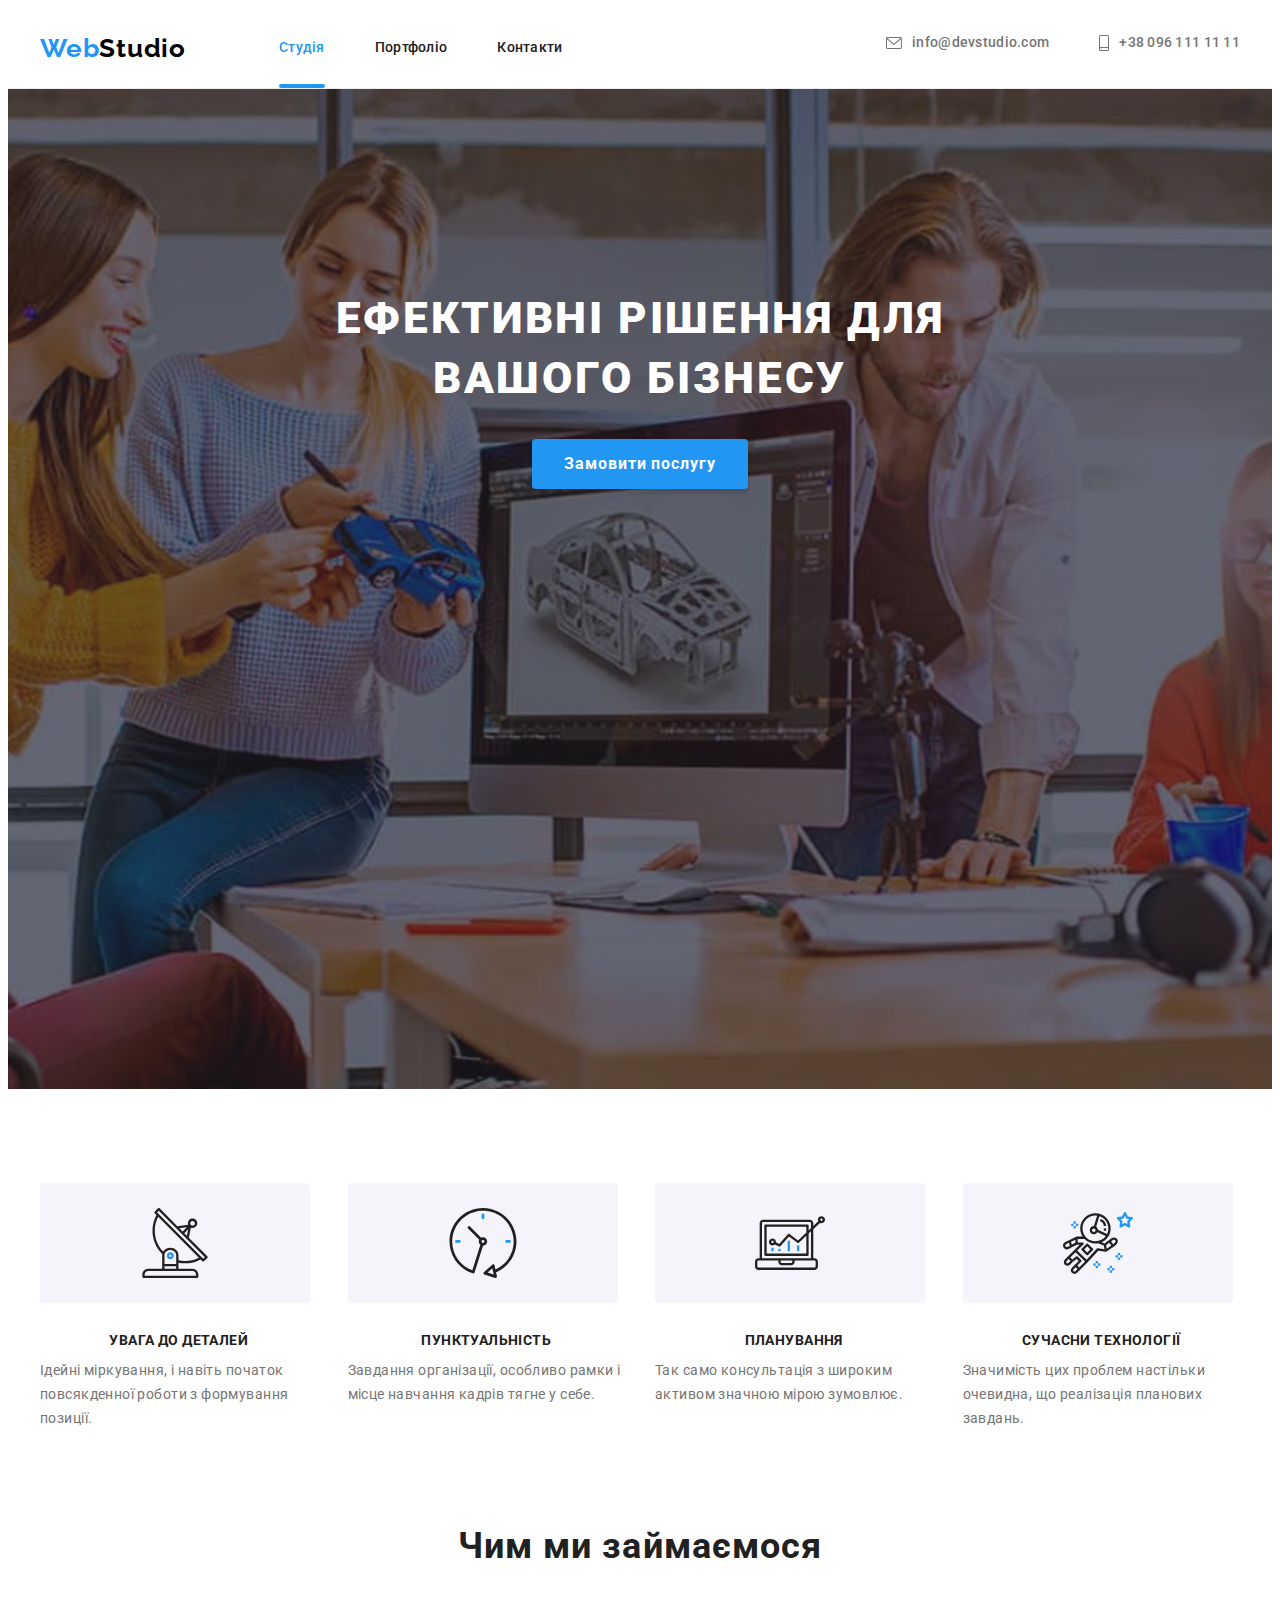
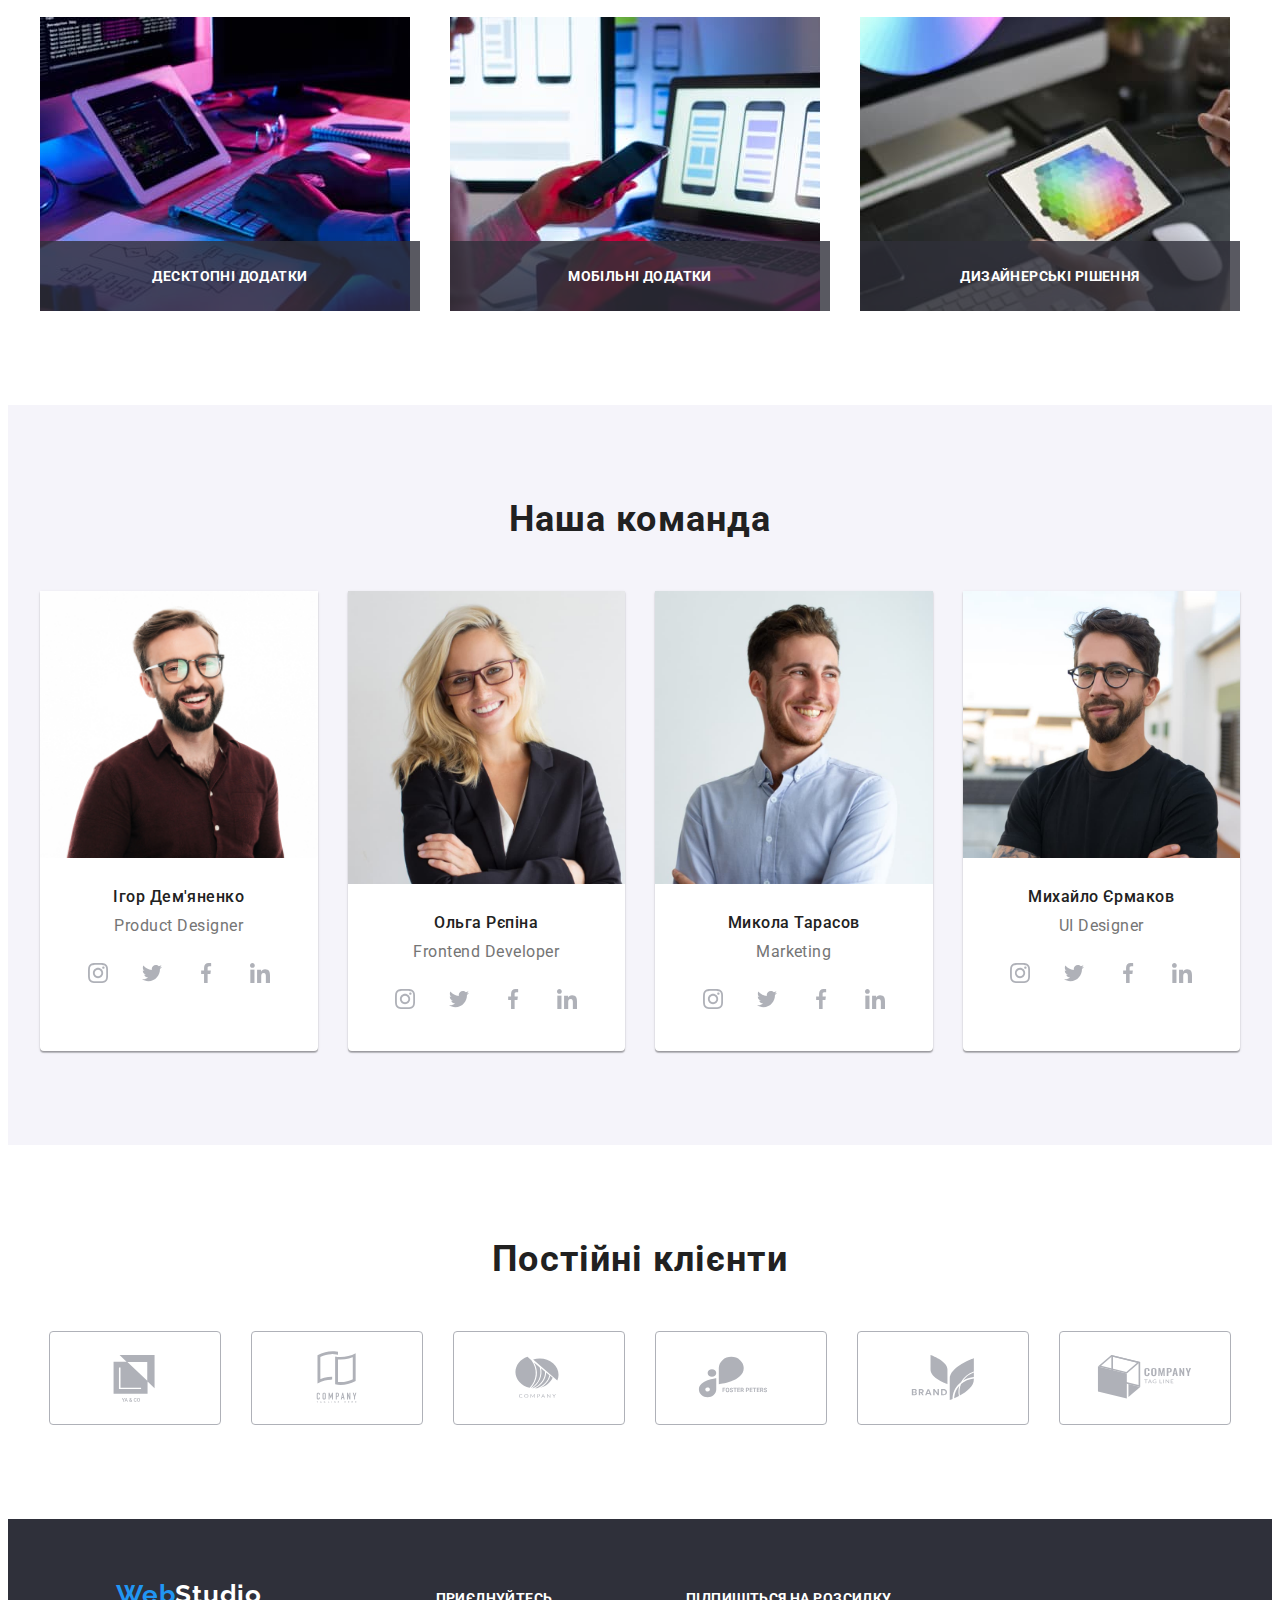
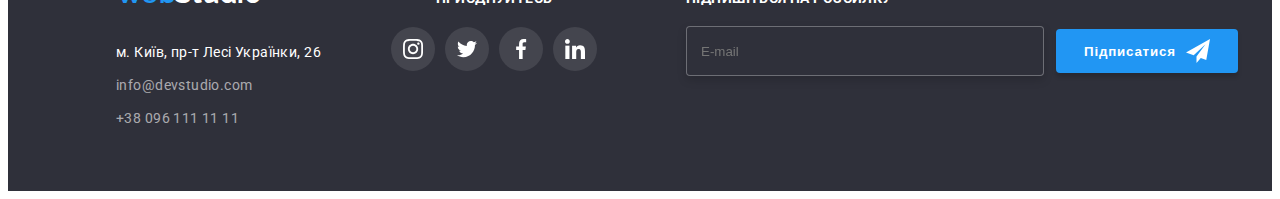
==== commit e2ce9b07: "footer_logo" ====
--- a/index.html
+++ b/index.html
@@ -435,16 +435,14 @@
 
                     <div class="connection__address connection">
 
+                        <a href="./index.html" class="connection__logo logo">Web<span
+                                class="logo-part--white">Studio</span></a>
 
                         <address class="compound__address ">
 
-
                             <ul class="compound__list list">
 
-                                <li class="compound__item compound-logo">
-                                    <a href="./index.html" class="connection__logo logo">Web<span
-                                            class="logo-part--white">Studio</span></a>
-                                </li>
+                                <li class="compound__item compound-logo"> </li>
                                 <li class="compound__item compound-logo">
 
                                     <a href="https://goo.gl/maps/rr55enmAW2m4Zun59" target="_blank"
--- a/css/main.min.css
+++ b/css/main.min.css
@@ -1 +1 @@
-:root{--primary-text-color: #212121;--text-color: #757575;--accent-color: #2196f3;--primary-white-color: #ffffff;--bg-button: #f5f4fa;--black-color: #000000;--footer-mail: rgba(255, 255, 255, 0.6);--hero-footer-color: #2f303a;--background-hero-button: #188ce8;--secondary-white-color: #f5f4fa;--border-color: #afb1b8}.container{width:100%;margin:0 auto;padding:0 15px}@media screen and (min-width: 480px){.container{width:480px}}@media screen and (min-width: 768px){.container{width:768px}}@media screen and (min-width: 1200px){.container{width:1200px}}h1,h2,h3,h4,h5,h6,p{margin:0}img{display:block;max-width:100%;height:auto}button{cursor:pointer}body{background-color:var(--primary-white-color);font-family:"Roboto",sans-serif;font-size:14px;letter-spacing:.03em}a{text-decoration:none}.list{list-style:none;margin:0;padding-left:0}.no-scroll{overflow:hidden}.header{border-bottom:1px solid #ececec}.header__container{display:flex;align-items:center;height:60px}@media screen and (min-width: 768px){.header__container{height:80px}}.navigation{display:flex;align-items:center}.navigation__logo{font-family:"Raleway";font-weight:700;font-size:26px;line-height:.83;letter-spacing:.03em;color:var(--accent-color);padding-bottom:16px;padding-top:16px;margin-right:93px}@media screen and (min-width: 768px){.navigation__logo{padding-bottom:26px;padding-top:26px}}@media screen and (min-width: 1200px){.navigation__logo{padding-bottom:24px;padding-top:25px}}.logo__part--darck{color:var(--black-color)}.menu{display:flex;gap:50px}.menu__link{padding:32px 0;display:block;font-weight:500;font-size:14px;line-height:1.14;letter-spacing:.02em;color:var(--primary-text-color);transition:color 250ms cubic-bezier(0.4, 0, 0.2, 1)}.menu__link:hover,.menu__link:focus{color:var(--accent-color)}@media screen and (max-width: 767.9px){.menu__link{display:none}}.menu__link::after{background:#2196f3;border-radius:2px}.current{color:var(--accent-color);position:relative}.current::after{content:"";position:absolute;width:48px;height:4px;background:#2196f3;border-radius:2px;display:block;left:0;bottom:0;width:100%}.contacts{margin-left:auto}@media screen and (max-width: 767.9px){.contacts{display:none}}@media screen and (min-width: 1200px){.contacts{display:flex;gap:50px}}.contacts__itam{margin-bottom:10px}.contacts__mail,.contacts__tel{font-weight:500;font-size:14px;line-height:1.14;letter-spacing:.02em;color:var(--text-color);display:flex;align-items:center;transition:color 250ms cubic-bezier(0.4, 0, 0.2, 1)}.contacts__mail:focus,.contacts__mail:hover,.contacts__tel:focus,.contacts__tel:hover{color:var(--accent-color)}.contacts__icon{margin-right:10px;fill:currentColor}.mob-heder-button{margin-left:auto;background-color:var(--primary-white-color);border:none}@media screen and (min-width: 768px){.mob-heder-button{display:none}}.mob-menu-close{border:none;background-color:var(--primary-white-color);display:block;margin-left:auto;padding-top:10px;padding-left:15px}.mob-menu{position:fixed;top:0;background-color:var(--primary-white-color);width:100%;height:100%;overflow:auto;display:flex;flex-direction:column;justify-content:space-between}.mobile__menu{padding-left:40px;padding-bottom:100px}.mobile__itam:not(:last-child){padding-bottom:32px}.mobile-menu__link{font-family:"Roboto";font-style:normal;font-weight:500;font-size:40px;line-height:1.17;letter-spacing:.02em;color:var(--primary-text-color)}.mobile-menu__current{color:var(--accent-color);position:relative}.mobile__contacts{margin-left:40px;margin-bottom:64px}.mobile-contacts__tel-itam{margin-bottom:32px}.mobile-contacts__tel{font-family:"Roboto";font-style:normal;font-weight:500;font-size:34px;line-height:1.17;letter-spacing:.02em;color:var(--accent-color)}.mobile-contacts__mail{font-family:"Roboto";font-style:normal;font-weight:500;font-size:24px;line-height:1.16;letter-spacing:.02em;color:var(--text-color)}.mob-soc{display:flex;flex-wrap:wrap;margin-left:40px;gap:10px;margin-bottom:48px}.mob-soc__network-fiorst{font-family:"Roboto";font-style:normal;font-weight:500;font-size:18px;line-height:1.15;letter-spacing:.02em;color:var(--accent-color)}.mob-soc__network{font-family:"Roboto";font-style:normal;font-weight:500;font-size:18px;line-height:1.15;letter-spacing:.02em;color:var(--accent-color)}.mob-soc__network::before{content:"";width:22px;border:1px solid rgba(33,33,33,.2);transform:rotate(90deg);margin-right:10px}.hero{background-color:var(--hero-footer-color);padding:118px 0;text-align:center;background-image:linear-gradient(rgba(47, 48, 58, 0.4), rgba(47, 48, 58, 0.4)),url(../images/hero-bg-mobail.jpg);background-repeat:no-repeat;background-position:center;background-size:cover;max-width:1600px;height:400px;margin:0 auto}@media(min-device-pixel-ratio: 2),(-webkit-min-device-pixel-ratio: 2),(min-resolution: 192dpi),(min-resolution: 2dppx){.hero{background-image:linear-gradient(rgba(47, 48, 58, 0.4), rgba(47, 48, 58, 0.4)),url(../images/hero2x-bg-mobail.jpg)}}@media screen and (min-width: 768px){.hero{padding:118px 204px;background-image:linear-gradient(rgba(47, 48, 58, 0.4), rgba(47, 48, 58, 0.4)),url(../images/hero-bg-tablet.jpg)}}@media screen and (min-width: 768px)and (min-device-pixel-ratio: 2),screen and (min-width: 768px)and (-webkit-min-device-pixel-ratio: 2),screen and (min-width: 768px)and (min-resolution: 192dpi),screen and (min-width: 768px)and (min-resolution: 2dppx){.hero{background-image:linear-gradient(rgba(47, 48, 58, 0.4), rgba(47, 48, 58, 0.4)),url(../images/hero2x-bg-tablet.jpg)}}@media screen and (min-width: 1200px){.hero{padding:200px 0;background-image:linear-gradient(rgba(47, 48, 58, 0.4), rgba(47, 48, 58, 0.4)),url(../images/hero.jpg)}}@media screen and (min-width: 1200px)and (min-device-pixel-ratio: 2),screen and (min-width: 1200px)and (-webkit-min-device-pixel-ratio: 2),screen and (min-width: 1200px)and (min-resolution: 192dpi),screen and (min-width: 1200px)and (min-resolution: 2dppx){.hero{background-image:linear-gradient(rgba(47, 48, 58, 0.4), rgba(47, 48, 58, 0.4)),url(../images/hero2x.jpg)}}@media screen and (min-width: 1200px){.hero{height:600px}}.hero__titel{font-weight:900;font-size:26px;line-height:1.61;text-align:center;letter-spacing:.06em;text-transform:uppercase;color:var(--primary-white-color);margin-bottom:30px;max-width:360px;margin-bottom:30px;margin:0 auto}@media screen and (min-width: 768px){.hero__titel{max-width:360px}}@media screen and (min-width: 1200px){.hero__titel{max-width:696px;font-size:44px;line-height:1.36}}.hero__button{font-family:inherit;font-weight:700;font-size:16px;line-height:1.88;align-items:center;text-align:center;letter-spacing:.06em;color:var(--primary-white-color);background-color:var(--accent-color);margin:0 auto;box-shadow:0px 4px 4px rgba(0,0,0,.15);border-radius:4px;min-width:200px;border:none;padding:10px 24px;margin-top:30px;transition:background-color 250ms cubic-bezier(0.4, 0, 0.2, 1)}@media screen and (min-width: 1200px){.hero__button{min-width:216px;padding:10px 32px}}.hero__button:hover,.hero__button:focus{background-color:var(--background-hero-button)}.benefits{padding-top:60px;padding-bottom:60px}@media screen and (min-width: 1200px){.benefits{padding-bottom:94px;padding-top:94px}}.visually__hidden{position:absolute;white-space:nowrap;width:1px;height:1px;overflow:hidden;border:0;padding:0;clip:rect(0 0 0 0);-webkit-clip-path:inset(50%);clip-path:inset(50%);margin:-1px}.benefits__list{display:flex;flex-wrap:wrap;gap:30px}@media screen and (min-width: 768px){.benefits__item{width:calc((100% - 30px)/2)}}@media screen and (min-width: 1200px){.benefits__item{width:calc((100% - 90px)/4)}}.benefits__icon-box{width:auto;height:120px;background:var(--bg-button);border-radius:4px;display:flex;justify-content:center;align-items:center;margin-bottom:30px}@media screen and (min-width: 768px){.benefits__icon-box{width:354px}}@media screen and (min-width: 1200px){.benefits__icon-box{width:270px}}.benefits__titel{font-weight:700;font-size:14px;line-height:1.14;letter-spacing:.03em;text-transform:uppercase;margin-bottom:10px;color:var(--primary-text-color)}@media screen and (max-width: 768px){.benefits__titel{text-align:center}}@media screen and (min-width: 1200px){.benefits__titel{text-align:center}}.benefits__text{font-weight:400;font-size:14px;line-height:1.71;letter-spacing:.03em;color:var(--text-color)}.service{padding-bottom:94px}@media screen and (max-width: 1200px){.service{display:none}}.service-titel{font-weight:700;font-size:36px;line-height:42px;text-align:center;letter-spacing:.03em;margin-bottom:50px;color:#212121}.service-list{display:flex;gap:30px}.service-item{width:calc((100% - 60px)/3);position:relative}.service-text{position:absolute;bottom:0;width:100%;height:70px;display:flex;align-items:center;justify-content:center;color:var(--primary-white-color);font-weight:700;line-height:16px;text-transform:uppercase;background-color:rgba(47,48,58,.8)}.team{background-color:var(--secondary-white-color);padding-bottom:60px;padding-top:60px}@media screen and (min-width: 1200px){.team{padding-bottom:94px;padding-top:94px}}.team__titel{font-weight:700;font-size:28px;line-height:33px;text-align:center;letter-spacing:.03em;color:var(--primary-text-color);margin-bottom:50px}@media screen and (min-width: 1200px){.team__titel{font-size:36px;line-height:1.16}}.cards{display:flex;flex-wrap:wrap;gap:30px}.cards__item{background:#fff;box-shadow:0px 1px 3px rgba(0,0,0,.12),0px 1px 1px rgba(0,0,0,.14),0px 2px 1px rgba(0,0,0,.2);border-radius:0px 0px 4px 4px}@media screen and (min-width: 768px){.cards__item{width:calc((100% - 30px)/2)}}@media screen and (min-width: 1200px){.cards__item{width:calc((100% - 90px)/4)}}.cards__info{padding:30px 0}.cards__name{font-weight:500;font-size:16px;line-height:1.18;text-align:center;letter-spacing:.03em;color:var(--primary-text-color);margin-bottom:10px}.cards__text{font-weight:400;font-size:16px;line-height:1.18;text-align:center;letter-spacing:.03em;color:var(--text-color)}.cocials{display:flex;justify-content:center;margin-top:16px;gap:10px}.cocials__network{width:44px;height:44px;border-radius:50%;display:flex;align-items:center;justify-content:center;color:var(--border-color);transition:color 250ms cubic-bezier(0.4, 0, 0.2, 1),background-color 250ms cubic-bezier(0.4, 0, 0.2, 1)}.cocials__network:focus,.cocials__network:hover{background-color:var(--accent-color);color:var(--primary-white-color)}.cocials__icon{fill:currentColor}.clients{padding-top:60px;padding-bottom:60px}@media screen and (min-width: 1200px){.clients{padding-bottom:94px;padding-top:94px}}.clients-titel{font-family:"Roboto";font-style:normal;font-weight:700;font-size:28px;line-height:1.17;text-align:center;letter-spacing:.03em;color:var(--primary-text-color);margin-bottom:50px}@media screen and (min-width: 1200px){.clients-titel{font-size:36px;line-height:1.16}}.clients-list{display:flex;gap:30px;flex-wrap:wrap;justify-content:center}.clients-linc{width:210px;height:92px;border:1px solid var(--border-color);border-radius:4px;display:flex;align-items:center;justify-content:center;color:var(--border-color);transition:color 250ms cubic-bezier(0.4, 0, 0.2, 1),border-color 250ms cubic-bezier(0.4, 0, 0.2, 1)}@media screen and (min-width: 768px){.clients-linc{width:226px}}@media screen and (min-width: 1200px){.clients-linc{width:170px}}.clients-linc:hover,.clients-linc:focus{color:var(--accent-color);border-color:var(--accent-color)}.clients-logo{fill:currentColor}.footer{background-color:var(--hero-footer-color);padding:60px 0}@media screen and (min-width: 1200px){.footer-tab{display:flex;align-items:baseline}}@media screen and (min-width: 768px){.tab-box{justify-content:space-between}}@media screen and (min-width: 1200px){.tab-box{align-items:baseline;display:flex}}@media screen and (min-width: 768px){.connection__container{display:flex;justify-content:space-between}}@media screen and (min-width: 1200px){.connection__container{align-items:baseline}}@media screen and (min-width: 768px){.connection__address{margin-left:76px;margin-right:70px}}.compound__list{display:flex;flex-direction:column}@media screen and (max-width: 1200px){.compound__list{margin-bottom:60px;align-items:center}}.compound__item:not(:last-child){margin-bottom:9px}.connection__logo{font-family:"Raleway";font-style:normal;font-weight:700;font-size:24px;line-height:1.16;letter-spacing:.03em;color:var(--accent-color)}@media screen and (min-width: 1200px){.connection__logo{font-size:26px;line-height:1.19}}.logo{margin-top:60;margin-bottom:20}.logo-part--white{color:var(--primary-white-color)}@media screen and (min-width: 1200px){.compound-logo{margin-top:11px}}.address{font-weight:400;font-style:normal;font-size:14px;line-height:1.71;letter-spacing:.03em;color:var(--primary-white-color);margin-bottom:9px;transition:color 250ms cubic-bezier(0.4, 0, 0.2, 1)}.address:focus,.address:hover{color:var(--accent-color)}.compound__mail,.compound__tel{font-weight:400;font-style:normal;font-size:14px;line-height:1.71;letter-spacing:.03em;color:var(--footer-mail);transition:color 250ms cubic-bezier(0.4, 0, 0.2, 1)}.compound__mail:focus,.compound__mail:hover,.compound__tel:focus,.compound__tel:hover{color:var(--accent-color)}.social-networks__box{display:flex;flex-direction:column;align-items:center}@media screen and (max-width: 1200px){.social-networks__box{margin-bottom:60px}}@media screen and (min-width: 768px){.social-networks__box{margin-right:89px}}.social-networks__text{font-family:"Roboto";font-style:normal;font-weight:700;font-size:14px;line-height:1.14;letter-spacing:.03em;text-transform:uppercase;color:var(--primary-white-color)}.social-networks__list{display:flex;margin-top:20px;gap:10px}.social-networks__network{width:44px;height:44px;border-radius:50%;background-color:rgba(255,255,255,.1);display:flex;justify-content:center;align-items:center;transition:background-color 250ms cubic-bezier(0.4, 0, 0.2, 1)}.social-networks__network:hover,.social-networks__network:focus{background-color:var(--accent-color)}.social-networks__icon{fill:var(--primary-white-color)}.subscription__box{margin-left:auto}.subscription__text{font-family:"Roboto";font-style:normal;font-weight:700;font-size:14px;line-height:16px;letter-spacing:.03em;text-transform:uppercase;color:var(--primary-white-color);margin-bottom:20px}@media screen and (max-width: 1199.9px){.subscription__text{text-align:center}}@media screen and (min-width: 768px){.subscription{display:flex;flex-direction:column;align-items:center}}@media screen and (min-width: 1200px){.subscription{gap:12px;flex-direction:row;align-items:baseline}}.subscription__form{box-sizing:border-box;max-width:450px;width:100%;height:50px;left:815px;top:2784px;border:1px solid rgba(255,255,255,.3);filter:drop-shadow(0px 4px 4px rgba(0, 0, 0, 0.15));background:#2f303a;padding-left:14px;border-radius:4px;color:var(--primary-white-color);margin-bottom:20px}@media screen and (min-width: 768px){.subscription__form{width:450px}}@media screen and (min-width: 1200px){.subscription__form{width:358px}}.subscription__button{padding:10px 28px;background:var(--accent-color);box-shadow:0px 4px 4px rgba(0,0,0,.15);border-radius:4px;letter-spacing:.06em;color:var(--primary-white-color);border:none;cursor:pointer;transition:background-color 250ms cubic-bezier(0.4, 0, 0.2, 1);display:flex;letter-spacing:.06em;font-style:bold;align-items:center;justify-content:center;gap:10px;font-weight:700;margin:0 auto}.subscription__button:hover,.subscription__button:focus{background-color:var(--background-hero-button)}.subscription__button-icon{fill:var(--primary-white-color)}.portfolio-section{padding-bottom:94px;padding-top:94px}.main-button{display:flex;justify-content:center;gap:8px;margin-bottom:50px}.button{font-family:inherit;font-style:normal;font-weight:500;font-size:16px;line-height:1.62;text-align:center;letter-spacing:.03em;background-color:var(--bg-button);color:var(--primary-text-color);border-radius:4px;border:none;padding:6px 22px;transition:transform 200mx;transition:color 250ms cubic-bezier(0.4, 0, 0.2, 1),background-color 250ms cubic-bezier(0.4, 0, 0.2, 1),box-shadow 250ms cubic-bezier(0.4, 0, 0.2, 1)}.button:focus,.button:hover{color:var(--primary-white-color);background-color:var(--accent-color);box-shadow:0px 3px 1px rgba(0,0,0,.1),0px 1px 2px rgba(0,0,0,.08),0px 2px 2px rgba(0,0,0,.12)}.portfolio-list{display:flex;flex-wrap:wrap;gap:30px}.portfolio-item{width:calc(100% - 60px)/3}.portfolio-link{display:block;transition:box-shadow 250ms cubic-bezier(0.4, 0, 0.2, 1)}.portfolio-link:hover,.portfolio-link:focus{box-shadow:0px 1px 1px rgba(0,0,0,.12),0px 4px 4px rgba(0,0,0,.06),1px 4px 6px rgba(0,0,0,.16)}.portfolio-container{position:relative;overflow:hidden}.portfolio-top-text{position:absolute;top:0;left:0;font-family:"Roboto";font-style:normal;font-weight:400;font-size:18px;line-height:28px;background-color:rgba(33,150,243,.9);letter-spacing:.03em;color:#fff;height:100%;transform:translateY(100%);padding:63px 24px;transition:transform 250ms cubic-bezier(0.4, 0, 0.2, 1)}.portfolio-link:hover .portfolio-top-text,.portfolio-link:focus .portfolio-top-text{transform:translateY(0)}.portfolio-info{padding:20px 24px;border:1px solid #eee}.portfolio-titel{font-weight:700;font-size:18px;line-height:2;letter-spacing:.06em;color:var(--primary-text-color)}.portfolio-text{font-weight:400;font-size:16px;line-height:1.88;letter-spacing:.03em;color:var(--text-color);margin-top:4px}.modal{width:100%;height:100%;background-color:rgba(0,0,0,.2);position:fixed;top:0;transition:opacity 250ms cubic-bezier(0.4, 0, 0.2, 1),visibility 250ms cubic-bezier(0.4, 0, 0.2, 1)}.modal__box{max-width:450px;overflow:scroll;width:95%;max-height:609px;height:95%;background-color:var(--primary-white-color);box-shadow:0px 1px 3px rgba(0,0,0,.12),0px 1px 1px rgba(0,0,0,.14),0px 2px 1px rgba(0,0,0,.2);border-radius:4px;position:absolute;top:50%;left:50%;padding:40px;transform:translate(-50%, -50%) scale(1);transition:transform 250ms cubic-bezier(0.4, 0, 0.2, 1)}@media screen and (min-width: 1200px){.modal__box{width:528px;height:581px;overflow:scroll}}.backdrop.is-hidden .modal__box{transform:translate(-50%, -50%) scale(0)}.modal__button{width:30px;height:30px;border:1px solid rgba(0,0,0,.1);background-color:rgba(0,0,0,0);border-radius:50%;position:absolute;top:8px;right:8px;display:flex;align-items:center;justify-content:center;padding:0}.modal__close-icon{transition:fill 250ms cubic-bezier(0.4, 0, 0.2, 1),stroke 250ms cubic-bezier(0.4, 0, 0.2, 1)}.modal__close-icon:hover,.modal__close-icon:focus{stroke:var(--accent-color);fill:var(--accent-color)}.modal__close-icon svg:hover,.modal__close-icon svg:focus{stroke:var(--accent-color);fill:var(--accent-color)}.is-hidden{opacity:0;visibility:hidden;pointer-events:none}.modal__text{margin-bottom:12px;font-family:"Roboto";font-style:normal;font-weight:700;font-size:20px;line-height:1.15;text-align:center;letter-spacing:.03em;color:var(--primary-text-color)}.form__field{margin-bottom:10px;display:flex;flex-direction:column;position:relative;text-align:start}.form__field input{border:1px solid rgba(33,33,33,.2);border-radius:4px;height:40px;cursor:pointer;padding-left:42px;outline-color:var(--accent-color);transition:border-color 250ms cubic-bezier(0.4, 0, 0.2, 1)}.form__field label{margin-bottom:4px;color:var(--text-color);font-family:"Roboto";font-style:normal;font-weight:400;font-size:12px;line-height:14px;letter-spacing:.01em}.form__icon{position:absolute;bottom:50%;left:12px;transform:translateY(100%);transition:fill 250ms cubic-bezier(0.4, 0, 0.2, 1)}.form__field:focus-within .input,.form__field:hover .input{border:1px solid var(--accent-color)}.form__field:focus-within .form__icon,.form__field:hover .form__icon{fill:var(--accent-color)}.form__textarea{margin-bottom:20px;display:flex;flex-direction:column;position:relative;cursor:pointer}.form__textarea-label{margin-bottom:4px;color:var(--text-color);font-family:"Roboto";font-style:normal;font-weight:400;font-size:12px;line-height:14px;letter-spacing:.01em}.form__backdrop-textarea{resize:none;cursor:pointer;outline-color:var(--accent-color);height:120px;padding:12px 16px}.form__textarea textarea{border:1px solid rgba(33,33,33,.2);border-radius:4px}textarea::-moz-placeholder{font-family:"Roboto";font-style:normal;font-weight:400;font-size:12px;line-height:14px;letter-spacing:.01em;color:rgba(117,117,117,.5)}textarea:-ms-input-placeholder{font-family:"Roboto";font-style:normal;font-weight:400;font-size:12px;line-height:14px;letter-spacing:.01em;color:rgba(117,117,117,.5)}textarea::placeholder{font-family:"Roboto";font-style:normal;font-weight:400;font-size:12px;line-height:14px;letter-spacing:.01em;color:rgba(117,117,117,.5)}.form__checkbox{display:flex;justify-content:center;align-items:center;margin-bottom:30px}.form__input-checbox{-webkit-appearance:none;-moz-appearance:none;appearance:none;position:absolute}.form__input-checbox:checked+.form__checkbox-text::before{background-color:var(--accent-color);background-image:url(../images/icon\ check.svg);background-position:center;background-repeat:no-repeat;border-color:rgba(0,0,0,0)}.form__checkbox-text{font-family:"Roboto";font-style:normal;font-weight:400;font-size:12px;line-height:1.16;letter-spacing:.03em;color:var(--text-color);margin-left:8px;display:flex;align-items:center}@media screen and (min-width: 1200px){.form__checkbox-text{font-size:14px;line-height:1.71}}.form__checkbox-text::before{content:"";width:16px;height:15px;border:1px solid var(--primary-text-color);border-radius:2px;margin-right:8px}.form__checkbox-link{font-family:"Roboto";font-style:normal;font-weight:400;font-size:14px;line-height:1.16;letter-spacing:.03em;color:var(--accent-color);margin-left:4px}@media screen and (min-width: 1200px){.form__checkbox-link{font-size:14px;line-height:1.71}}.form__backdrop-button{background:#2196f3;box-shadow:0px 4px 4px rgba(0,0,0,.15);border-radius:4px;border:none;padding:10px 52px;font-family:"Roboto";font-style:normal;font-weight:700;font-size:16px;line-height:30px;display:flex;align-items:center;text-align:center;letter-spacing:.06em;color:var(--primary-white-color);margin:0 auto;transition:background-color 250ms cubic-bezier(0.4, 0, 0.2, 1)}.form__backdrop-button:hover,.form__backdrop-button:focus{background:var(--background-hero-button);box-shadow:0px 4px 4px rgba(0,0,0,.15)}/*# sourceMappingURL=main.min.css.map */+:root{--primary-text-color: #212121;--text-color: #757575;--accent-color: #2196f3;--primary-white-color: #ffffff;--bg-button: #f5f4fa;--black-color: #000000;--footer-mail: rgba(255, 255, 255, 0.6);--hero-footer-color: #2f303a;--background-hero-button: #188ce8;--secondary-white-color: #f5f4fa;--border-color: #afb1b8}.container{width:100%;margin:0 auto;padding:0 15px}@media screen and (min-width: 480px){.container{width:480px}}@media screen and (min-width: 768px){.container{width:768px}}@media screen and (min-width: 1200px){.container{width:1200px}}h1,h2,h3,h4,h5,h6,p{margin:0}img{display:block;max-width:100%;height:auto}button{cursor:pointer}body{background-color:var(--primary-white-color);font-family:"Roboto",sans-serif;font-size:14px;letter-spacing:.03em}a{text-decoration:none}.list{list-style:none;margin:0;padding-left:0}.no-scroll{overflow:hidden}.header{border-bottom:1px solid #ececec}.header__container{display:flex;align-items:center;height:60px}@media screen and (min-width: 768px){.header__container{height:80px}}.navigation{display:flex;align-items:center}.navigation__logo{font-family:"Raleway";font-weight:700;font-size:26px;line-height:.83;letter-spacing:.03em;color:var(--accent-color);padding-bottom:16px;padding-top:16px;margin-right:93px}@media screen and (min-width: 768px){.navigation__logo{padding-bottom:26px;padding-top:26px}}@media screen and (min-width: 1200px){.navigation__logo{padding-bottom:24px;padding-top:25px}}.logo__part--darck{color:var(--black-color)}.menu{display:flex;gap:50px}.menu__link{padding:32px 0;display:block;font-weight:500;font-size:14px;line-height:1.14;letter-spacing:.02em;color:var(--primary-text-color);transition:color 250ms cubic-bezier(0.4, 0, 0.2, 1)}.menu__link:hover,.menu__link:focus{color:var(--accent-color)}@media screen and (max-width: 767.9px){.menu__link{display:none}}.menu__link::after{background:#2196f3;border-radius:2px}.current{color:var(--accent-color);position:relative}.current::after{content:"";position:absolute;width:48px;height:4px;background:#2196f3;border-radius:2px;display:block;left:0;bottom:0;width:100%}.contacts{margin-left:auto}@media screen and (max-width: 767.9px){.contacts{display:none}}@media screen and (min-width: 1200px){.contacts{display:flex;gap:50px}}.contacts__itam{margin-bottom:10px}.contacts__mail,.contacts__tel{font-weight:500;font-size:14px;line-height:1.14;letter-spacing:.02em;color:var(--text-color);display:flex;align-items:center;transition:color 250ms cubic-bezier(0.4, 0, 0.2, 1)}.contacts__mail:focus,.contacts__mail:hover,.contacts__tel:focus,.contacts__tel:hover{color:var(--accent-color)}.contacts__icon{margin-right:10px;fill:currentColor}.mob-heder-button{margin-left:auto;background-color:var(--primary-white-color);border:none}@media screen and (min-width: 768px){.mob-heder-button{display:none}}.mob-menu-close{border:none;background-color:var(--primary-white-color);display:block;margin-left:auto;padding-top:10px;padding-left:15px}.mob-menu{position:fixed;top:0;background-color:var(--primary-white-color);width:100%;height:100%;overflow:auto;display:flex;flex-direction:column;justify-content:space-between}.mobile__menu{padding-left:40px;padding-bottom:100px}.mobile__itam:not(:last-child){padding-bottom:32px}.mobile-menu__link{font-family:"Roboto";font-style:normal;font-weight:500;font-size:40px;line-height:1.17;letter-spacing:.02em;color:var(--primary-text-color)}.mobile-menu__current{color:var(--accent-color);position:relative}.mobile__contacts{margin-left:40px;margin-bottom:64px}.mobile-contacts__tel-itam{margin-bottom:32px}.mobile-contacts__tel{font-family:"Roboto";font-style:normal;font-weight:500;font-size:34px;line-height:1.17;letter-spacing:.02em;color:var(--accent-color)}.mobile-contacts__mail{font-family:"Roboto";font-style:normal;font-weight:500;font-size:24px;line-height:1.16;letter-spacing:.02em;color:var(--text-color)}.mob-soc{display:flex;flex-wrap:wrap;margin-left:40px;gap:10px;margin-bottom:48px}.mob-soc__network-fiorst{font-family:"Roboto";font-style:normal;font-weight:500;font-size:18px;line-height:1.15;letter-spacing:.02em;color:var(--accent-color)}.mob-soc__network{font-family:"Roboto";font-style:normal;font-weight:500;font-size:18px;line-height:1.15;letter-spacing:.02em;color:var(--accent-color)}.mob-soc__network::before{content:"";width:22px;border:1px solid rgba(33,33,33,.2);transform:rotate(90deg);margin-right:10px}.hero{background-color:var(--hero-footer-color);padding:118px 0;text-align:center;background-image:linear-gradient(rgba(47, 48, 58, 0.4), rgba(47, 48, 58, 0.4)),url(../images/hero-bg-mobail.jpg);background-repeat:no-repeat;background-position:center;background-size:cover;max-width:1600px;height:400px;margin:0 auto}@media(min-device-pixel-ratio: 2),(-webkit-min-device-pixel-ratio: 2),(min-resolution: 192dpi),(min-resolution: 2dppx){.hero{background-image:linear-gradient(rgba(47, 48, 58, 0.4), rgba(47, 48, 58, 0.4)),url(../images/hero2x-bg-mobail.jpg)}}@media screen and (min-width: 768px){.hero{padding:118px 204px;background-image:linear-gradient(rgba(47, 48, 58, 0.4), rgba(47, 48, 58, 0.4)),url(../images/hero-bg-tablet.jpg)}}@media screen and (min-width: 768px)and (min-device-pixel-ratio: 2),screen and (min-width: 768px)and (-webkit-min-device-pixel-ratio: 2),screen and (min-width: 768px)and (min-resolution: 192dpi),screen and (min-width: 768px)and (min-resolution: 2dppx){.hero{background-image:linear-gradient(rgba(47, 48, 58, 0.4), rgba(47, 48, 58, 0.4)),url(../images/hero2x-bg-tablet.jpg)}}@media screen and (min-width: 1200px){.hero{padding:200px 0;background-image:linear-gradient(rgba(47, 48, 58, 0.4), rgba(47, 48, 58, 0.4)),url(../images/hero.jpg)}}@media screen and (min-width: 1200px)and (min-device-pixel-ratio: 2),screen and (min-width: 1200px)and (-webkit-min-device-pixel-ratio: 2),screen and (min-width: 1200px)and (min-resolution: 192dpi),screen and (min-width: 1200px)and (min-resolution: 2dppx){.hero{background-image:linear-gradient(rgba(47, 48, 58, 0.4), rgba(47, 48, 58, 0.4)),url(../images/hero2x.jpg)}}@media screen and (min-width: 1200px){.hero{height:600px}}.hero__titel{font-weight:900;font-size:26px;line-height:1.61;text-align:center;letter-spacing:.06em;text-transform:uppercase;color:var(--primary-white-color);margin-bottom:30px;max-width:360px;margin-bottom:30px;margin:0 auto}@media screen and (min-width: 768px){.hero__titel{max-width:360px}}@media screen and (min-width: 1200px){.hero__titel{max-width:696px;font-size:44px;line-height:1.36}}.hero__button{font-family:inherit;font-weight:700;font-size:16px;line-height:1.88;align-items:center;text-align:center;letter-spacing:.06em;color:var(--primary-white-color);background-color:var(--accent-color);margin:0 auto;box-shadow:0px 4px 4px rgba(0,0,0,.15);border-radius:4px;min-width:200px;border:none;padding:10px 24px;margin-top:30px;transition:background-color 250ms cubic-bezier(0.4, 0, 0.2, 1)}@media screen and (min-width: 1200px){.hero__button{min-width:216px;padding:10px 32px}}.hero__button:hover,.hero__button:focus{background-color:var(--background-hero-button)}.benefits{padding-top:60px;padding-bottom:60px}@media screen and (min-width: 1200px){.benefits{padding-bottom:94px;padding-top:94px}}.visually__hidden{position:absolute;white-space:nowrap;width:1px;height:1px;overflow:hidden;border:0;padding:0;clip:rect(0 0 0 0);-webkit-clip-path:inset(50%);clip-path:inset(50%);margin:-1px}.benefits__list{display:flex;flex-wrap:wrap;gap:30px}@media screen and (min-width: 768px){.benefits__item{width:calc((100% - 30px)/2)}}@media screen and (min-width: 1200px){.benefits__item{width:calc((100% - 90px)/4)}}.benefits__icon-box{width:auto;height:120px;background:var(--bg-button);border-radius:4px;display:flex;justify-content:center;align-items:center;margin-bottom:30px}@media screen and (min-width: 768px){.benefits__icon-box{width:354px}}@media screen and (min-width: 1200px){.benefits__icon-box{width:270px}}.benefits__titel{font-weight:700;font-size:14px;line-height:1.14;letter-spacing:.03em;text-transform:uppercase;margin-bottom:10px;color:var(--primary-text-color)}@media screen and (max-width: 768px){.benefits__titel{text-align:center}}@media screen and (min-width: 1200px){.benefits__titel{text-align:center}}.benefits__text{font-weight:400;font-size:14px;line-height:1.71;letter-spacing:.03em;color:var(--text-color)}.service{padding-bottom:94px}@media screen and (max-width: 1200px){.service{display:none}}.service-titel{font-weight:700;font-size:36px;line-height:42px;text-align:center;letter-spacing:.03em;margin-bottom:50px;color:#212121}.service-list{display:flex;gap:30px}.service-item{width:calc((100% - 60px)/3);position:relative}.service-text{position:absolute;bottom:0;width:100%;height:70px;display:flex;align-items:center;justify-content:center;color:var(--primary-white-color);font-weight:700;line-height:16px;text-transform:uppercase;background-color:rgba(47,48,58,.8)}.team{background-color:var(--secondary-white-color);padding-bottom:60px;padding-top:60px}@media screen and (min-width: 1200px){.team{padding-bottom:94px;padding-top:94px}}.team__titel{font-weight:700;font-size:28px;line-height:33px;text-align:center;letter-spacing:.03em;color:var(--primary-text-color);margin-bottom:50px}@media screen and (min-width: 1200px){.team__titel{font-size:36px;line-height:1.16}}.cards{display:flex;flex-wrap:wrap;gap:30px}.cards__item{background:#fff;box-shadow:0px 1px 3px rgba(0,0,0,.12),0px 1px 1px rgba(0,0,0,.14),0px 2px 1px rgba(0,0,0,.2);border-radius:0px 0px 4px 4px}@media screen and (min-width: 768px){.cards__item{width:calc((100% - 30px)/2)}}@media screen and (min-width: 1200px){.cards__item{width:calc((100% - 90px)/4)}}.cards__info{padding:30px 0}.cards__name{font-weight:500;font-size:16px;line-height:1.18;text-align:center;letter-spacing:.03em;color:var(--primary-text-color);margin-bottom:10px}.cards__text{font-weight:400;font-size:16px;line-height:1.18;text-align:center;letter-spacing:.03em;color:var(--text-color)}.cocials{display:flex;justify-content:center;margin-top:16px;gap:10px}.cocials__network{width:44px;height:44px;border-radius:50%;display:flex;align-items:center;justify-content:center;color:var(--border-color);transition:color 250ms cubic-bezier(0.4, 0, 0.2, 1),background-color 250ms cubic-bezier(0.4, 0, 0.2, 1)}.cocials__network:focus,.cocials__network:hover{background-color:var(--accent-color);color:var(--primary-white-color)}.cocials__icon{fill:currentColor}.clients{padding-top:60px;padding-bottom:60px}@media screen and (min-width: 1200px){.clients{padding-bottom:94px;padding-top:94px}}.clients-titel{font-family:"Roboto";font-style:normal;font-weight:700;font-size:28px;line-height:1.17;text-align:center;letter-spacing:.03em;color:var(--primary-text-color);margin-bottom:50px}@media screen and (min-width: 1200px){.clients-titel{font-size:36px;line-height:1.16}}.clients-list{display:flex;gap:30px;flex-wrap:wrap;justify-content:center}.clients-linc{width:210px;height:92px;border:1px solid var(--border-color);border-radius:4px;display:flex;align-items:center;justify-content:center;color:var(--border-color);transition:color 250ms cubic-bezier(0.4, 0, 0.2, 1),border-color 250ms cubic-bezier(0.4, 0, 0.2, 1)}@media screen and (min-width: 768px){.clients-linc{width:226px}}@media screen and (min-width: 1200px){.clients-linc{width:170px}}.clients-linc:hover,.clients-linc:focus{color:var(--accent-color);border-color:var(--accent-color)}.clients-logo{fill:currentColor}.footer{background-color:var(--hero-footer-color);padding:60px 0}@media screen and (min-width: 1200px){.footer-tab{display:flex;align-items:baseline}}@media screen and (min-width: 768px){.tab-box{justify-content:space-between}}@media screen and (min-width: 1200px){.tab-box{align-items:baseline;display:flex}}@media screen and (min-width: 768px){.connection__container{display:flex;justify-content:space-between}}@media screen and (min-width: 1200px){.connection__container{align-items:baseline}}@media screen and (min-width: 768px){.connection__address{margin-left:76px;margin-right:70px}}.compound__list{display:flex;flex-direction:column}@media screen and (max-width: 1200px){.compound__list{margin-bottom:60px;align-items:center}}.compound__item:not(:last-child){margin-bottom:9px}.connection__logo{font-family:"Raleway";font-style:normal;font-weight:700;font-size:24px;line-height:1.16;letter-spacing:.03em;color:var(--accent-color)}@media screen and (min-width: 1200px){.connection__logo{font-size:26px;line-height:1.19}}@media screen and (max-width: 1200px){.connection__logo{display:flex;justify-content:center}}.logo{margin-top:60;margin-bottom:20}.logo-part--white{color:var(--primary-white-color)}@media screen and (min-width: 1200px){.compound-logo{margin-top:11px}}.address{font-weight:400;font-style:normal;font-size:14px;line-height:1.71;letter-spacing:.03em;color:var(--primary-white-color);margin-bottom:9px;transition:color 250ms cubic-bezier(0.4, 0, 0.2, 1)}.address:focus,.address:hover{color:var(--accent-color)}.compound__mail,.compound__tel{font-weight:400;font-style:normal;font-size:14px;line-height:1.71;letter-spacing:.03em;color:var(--footer-mail);transition:color 250ms cubic-bezier(0.4, 0, 0.2, 1)}.compound__mail:focus,.compound__mail:hover,.compound__tel:focus,.compound__tel:hover{color:var(--accent-color)}.social-networks__box{display:flex;flex-direction:column;align-items:center}@media screen and (max-width: 1200px){.social-networks__box{margin-bottom:60px}}@media screen and (min-width: 768px){.social-networks__box{margin-right:89px}}.social-networks__text{font-family:"Roboto";font-style:normal;font-weight:700;font-size:14px;line-height:1.14;letter-spacing:.03em;text-transform:uppercase;color:var(--primary-white-color)}.social-networks__list{display:flex;margin-top:20px;gap:10px}.social-networks__network{width:44px;height:44px;border-radius:50%;background-color:rgba(255,255,255,.1);display:flex;justify-content:center;align-items:center;transition:background-color 250ms cubic-bezier(0.4, 0, 0.2, 1)}.social-networks__network:hover,.social-networks__network:focus{background-color:var(--accent-color)}.social-networks__icon{fill:var(--primary-white-color)}.subscription__box{margin-left:auto}.subscription__text{font-family:"Roboto";font-style:normal;font-weight:700;font-size:14px;line-height:16px;letter-spacing:.03em;text-transform:uppercase;color:var(--primary-white-color);margin-bottom:20px}@media screen and (max-width: 1199.9px){.subscription__text{text-align:center}}@media screen and (min-width: 768px){.subscription{display:flex;flex-direction:column;align-items:center}}@media screen and (min-width: 1200px){.subscription{gap:12px;flex-direction:row;align-items:baseline}}.subscription__form{box-sizing:border-box;max-width:450px;width:100%;height:50px;left:815px;top:2784px;border:1px solid rgba(255,255,255,.3);filter:drop-shadow(0px 4px 4px rgba(0, 0, 0, 0.15));background:#2f303a;padding-left:14px;border-radius:4px;color:var(--primary-white-color);margin-bottom:20px}@media screen and (min-width: 768px){.subscription__form{width:450px}}@media screen and (min-width: 1200px){.subscription__form{width:358px}}.subscription__button{padding:10px 28px;background:var(--accent-color);box-shadow:0px 4px 4px rgba(0,0,0,.15);border-radius:4px;letter-spacing:.06em;color:var(--primary-white-color);border:none;cursor:pointer;transition:background-color 250ms cubic-bezier(0.4, 0, 0.2, 1);display:flex;letter-spacing:.06em;font-style:bold;align-items:center;justify-content:center;gap:10px;font-weight:700;margin:0 auto}.subscription__button:hover,.subscription__button:focus{background-color:var(--background-hero-button)}.subscription__button-icon{fill:var(--primary-white-color)}.portfolio-section{padding-bottom:94px;padding-top:94px}.main-button{display:flex;justify-content:center;gap:8px;margin-bottom:50px}.button{font-family:inherit;font-style:normal;font-weight:500;font-size:16px;line-height:1.62;text-align:center;letter-spacing:.03em;background-color:var(--bg-button);color:var(--primary-text-color);border-radius:4px;border:none;padding:6px 22px;transition:transform 200mx;transition:color 250ms cubic-bezier(0.4, 0, 0.2, 1),background-color 250ms cubic-bezier(0.4, 0, 0.2, 1),box-shadow 250ms cubic-bezier(0.4, 0, 0.2, 1)}.button:focus,.button:hover{color:var(--primary-white-color);background-color:var(--accent-color);box-shadow:0px 3px 1px rgba(0,0,0,.1),0px 1px 2px rgba(0,0,0,.08),0px 2px 2px rgba(0,0,0,.12)}.portfolio-list{display:flex;flex-wrap:wrap;gap:30px}.portfolio-item{width:calc(100% - 60px)/3}.portfolio-link{display:block;transition:box-shadow 250ms cubic-bezier(0.4, 0, 0.2, 1)}.portfolio-link:hover,.portfolio-link:focus{box-shadow:0px 1px 1px rgba(0,0,0,.12),0px 4px 4px rgba(0,0,0,.06),1px 4px 6px rgba(0,0,0,.16)}.portfolio-container{position:relative;overflow:hidden}.portfolio-top-text{position:absolute;top:0;left:0;font-family:"Roboto";font-style:normal;font-weight:400;font-size:18px;line-height:28px;background-color:rgba(33,150,243,.9);letter-spacing:.03em;color:#fff;height:100%;transform:translateY(100%);padding:63px 24px;transition:transform 250ms cubic-bezier(0.4, 0, 0.2, 1)}.portfolio-link:hover .portfolio-top-text,.portfolio-link:focus .portfolio-top-text{transform:translateY(0)}.portfolio-info{padding:20px 24px;border:1px solid #eee}.portfolio-titel{font-weight:700;font-size:18px;line-height:2;letter-spacing:.06em;color:var(--primary-text-color)}.portfolio-text{font-weight:400;font-size:16px;line-height:1.88;letter-spacing:.03em;color:var(--text-color);margin-top:4px}.modal{width:100%;height:100%;background-color:rgba(0,0,0,.2);position:fixed;top:0;transition:opacity 250ms cubic-bezier(0.4, 0, 0.2, 1),visibility 250ms cubic-bezier(0.4, 0, 0.2, 1)}.modal__box{max-width:450px;overflow:scroll;width:95%;max-height:609px;height:95%;background-color:var(--primary-white-color);box-shadow:0px 1px 3px rgba(0,0,0,.12),0px 1px 1px rgba(0,0,0,.14),0px 2px 1px rgba(0,0,0,.2);border-radius:4px;position:absolute;top:50%;left:50%;padding:40px;transform:translate(-50%, -50%) scale(1);transition:transform 250ms cubic-bezier(0.4, 0, 0.2, 1)}@media screen and (min-width: 1200px){.modal__box{width:528px;height:581px;overflow:scroll}}.backdrop.is-hidden .modal__box{transform:translate(-50%, -50%) scale(0)}.modal__button{width:30px;height:30px;border:1px solid rgba(0,0,0,.1);background-color:rgba(0,0,0,0);border-radius:50%;position:absolute;top:8px;right:8px;display:flex;align-items:center;justify-content:center;padding:0}.modal__close-icon{transition:fill 250ms cubic-bezier(0.4, 0, 0.2, 1),stroke 250ms cubic-bezier(0.4, 0, 0.2, 1)}.modal__close-icon:hover,.modal__close-icon:focus{stroke:var(--accent-color);fill:var(--accent-color)}.modal__close-icon svg:hover,.modal__close-icon svg:focus{stroke:var(--accent-color);fill:var(--accent-color)}.is-hidden{opacity:0;visibility:hidden;pointer-events:none}.modal__text{margin-bottom:12px;font-family:"Roboto";font-style:normal;font-weight:700;font-size:20px;line-height:1.15;text-align:center;letter-spacing:.03em;color:var(--primary-text-color)}.form__field{margin-bottom:10px;display:flex;flex-direction:column;position:relative;text-align:start}.form__field input{border:1px solid rgba(33,33,33,.2);border-radius:4px;height:40px;cursor:pointer;padding-left:42px;outline-color:var(--accent-color);transition:border-color 250ms cubic-bezier(0.4, 0, 0.2, 1)}.form__field label{margin-bottom:4px;color:var(--text-color);font-family:"Roboto";font-style:normal;font-weight:400;font-size:12px;line-height:14px;letter-spacing:.01em}.form__icon{position:absolute;bottom:50%;left:12px;transform:translateY(100%);transition:fill 250ms cubic-bezier(0.4, 0, 0.2, 1)}.form__field:focus-within .input,.form__field:hover .input{border:1px solid var(--accent-color)}.form__field:focus-within .form__icon,.form__field:hover .form__icon{fill:var(--accent-color)}.form__textarea{margin-bottom:20px;display:flex;flex-direction:column;position:relative;cursor:pointer}.form__textarea-label{margin-bottom:4px;color:var(--text-color);font-family:"Roboto";font-style:normal;font-weight:400;font-size:12px;line-height:14px;letter-spacing:.01em}.form__backdrop-textarea{resize:none;cursor:pointer;outline-color:var(--accent-color);height:120px;padding:12px 16px}.form__textarea textarea{border:1px solid rgba(33,33,33,.2);border-radius:4px}textarea::-moz-placeholder{font-family:"Roboto";font-style:normal;font-weight:400;font-size:12px;line-height:14px;letter-spacing:.01em;color:rgba(117,117,117,.5)}textarea:-ms-input-placeholder{font-family:"Roboto";font-style:normal;font-weight:400;font-size:12px;line-height:14px;letter-spacing:.01em;color:rgba(117,117,117,.5)}textarea::placeholder{font-family:"Roboto";font-style:normal;font-weight:400;font-size:12px;line-height:14px;letter-spacing:.01em;color:rgba(117,117,117,.5)}.form__checkbox{display:flex;justify-content:center;align-items:center;margin-bottom:30px}.form__input-checbox{-webkit-appearance:none;-moz-appearance:none;appearance:none;position:absolute}.form__input-checbox:checked+.form__checkbox-text::before{background-color:var(--accent-color);background-image:url(../images/icon\ check.svg);background-position:center;background-repeat:no-repeat;border-color:rgba(0,0,0,0)}.form__checkbox-text{font-family:"Roboto";font-style:normal;font-weight:400;font-size:12px;line-height:1.16;letter-spacing:.03em;color:var(--text-color);margin-left:8px;display:flex;align-items:center}@media screen and (min-width: 1200px){.form__checkbox-text{font-size:14px;line-height:1.71}}.form__checkbox-text::before{content:"";width:16px;height:15px;border:1px solid var(--primary-text-color);border-radius:2px;margin-right:8px}.form__checkbox-link{font-family:"Roboto";font-style:normal;font-weight:400;font-size:14px;line-height:1.16;letter-spacing:.03em;color:var(--accent-color);margin-left:4px}@media screen and (min-width: 1200px){.form__checkbox-link{font-size:14px;line-height:1.71}}.form__backdrop-button{background:#2196f3;box-shadow:0px 4px 4px rgba(0,0,0,.15);border-radius:4px;border:none;padding:10px 52px;font-family:"Roboto";font-style:normal;font-weight:700;font-size:16px;line-height:30px;display:flex;align-items:center;text-align:center;letter-spacing:.06em;color:var(--primary-white-color);margin:0 auto;transition:background-color 250ms cubic-bezier(0.4, 0, 0.2, 1)}.form__backdrop-button:hover,.form__backdrop-button:focus{background:var(--background-hero-button);box-shadow:0px 4px 4px rgba(0,0,0,.15)}/*# sourceMappingURL=main.min.css.map */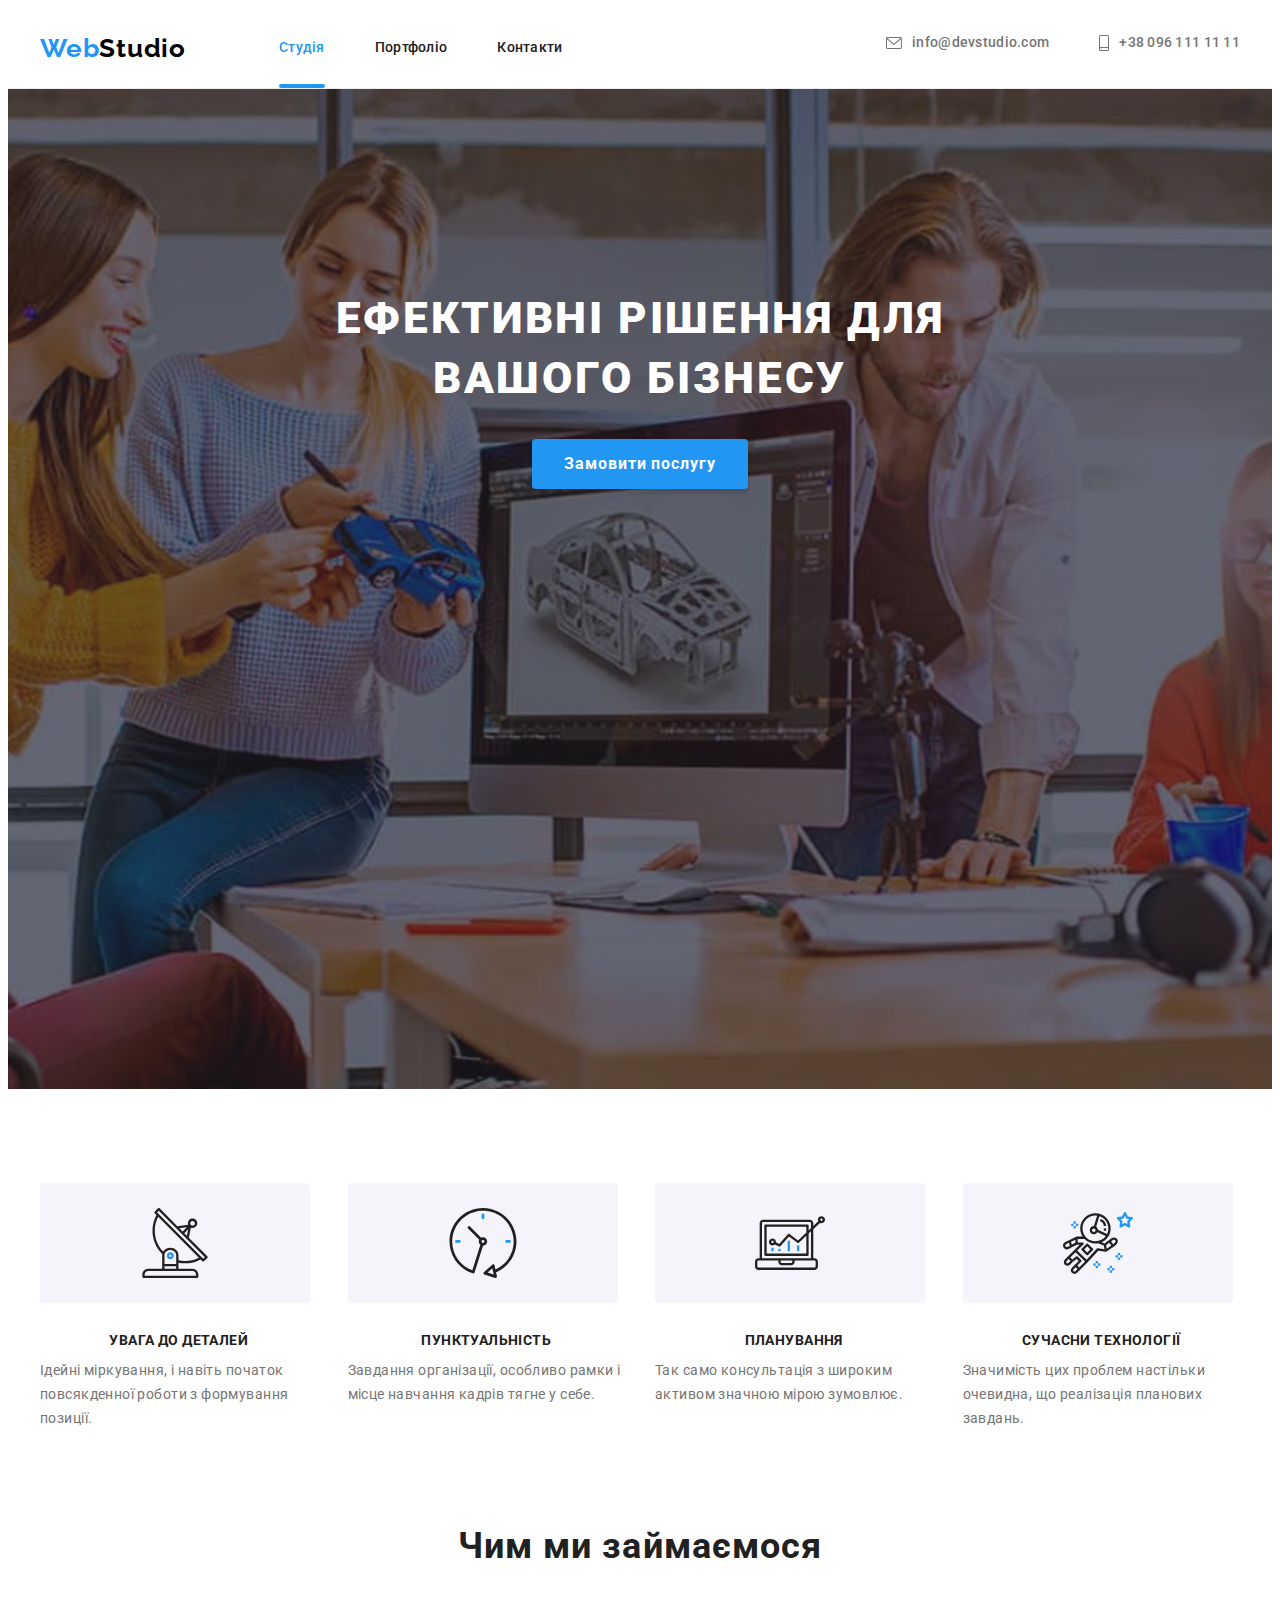
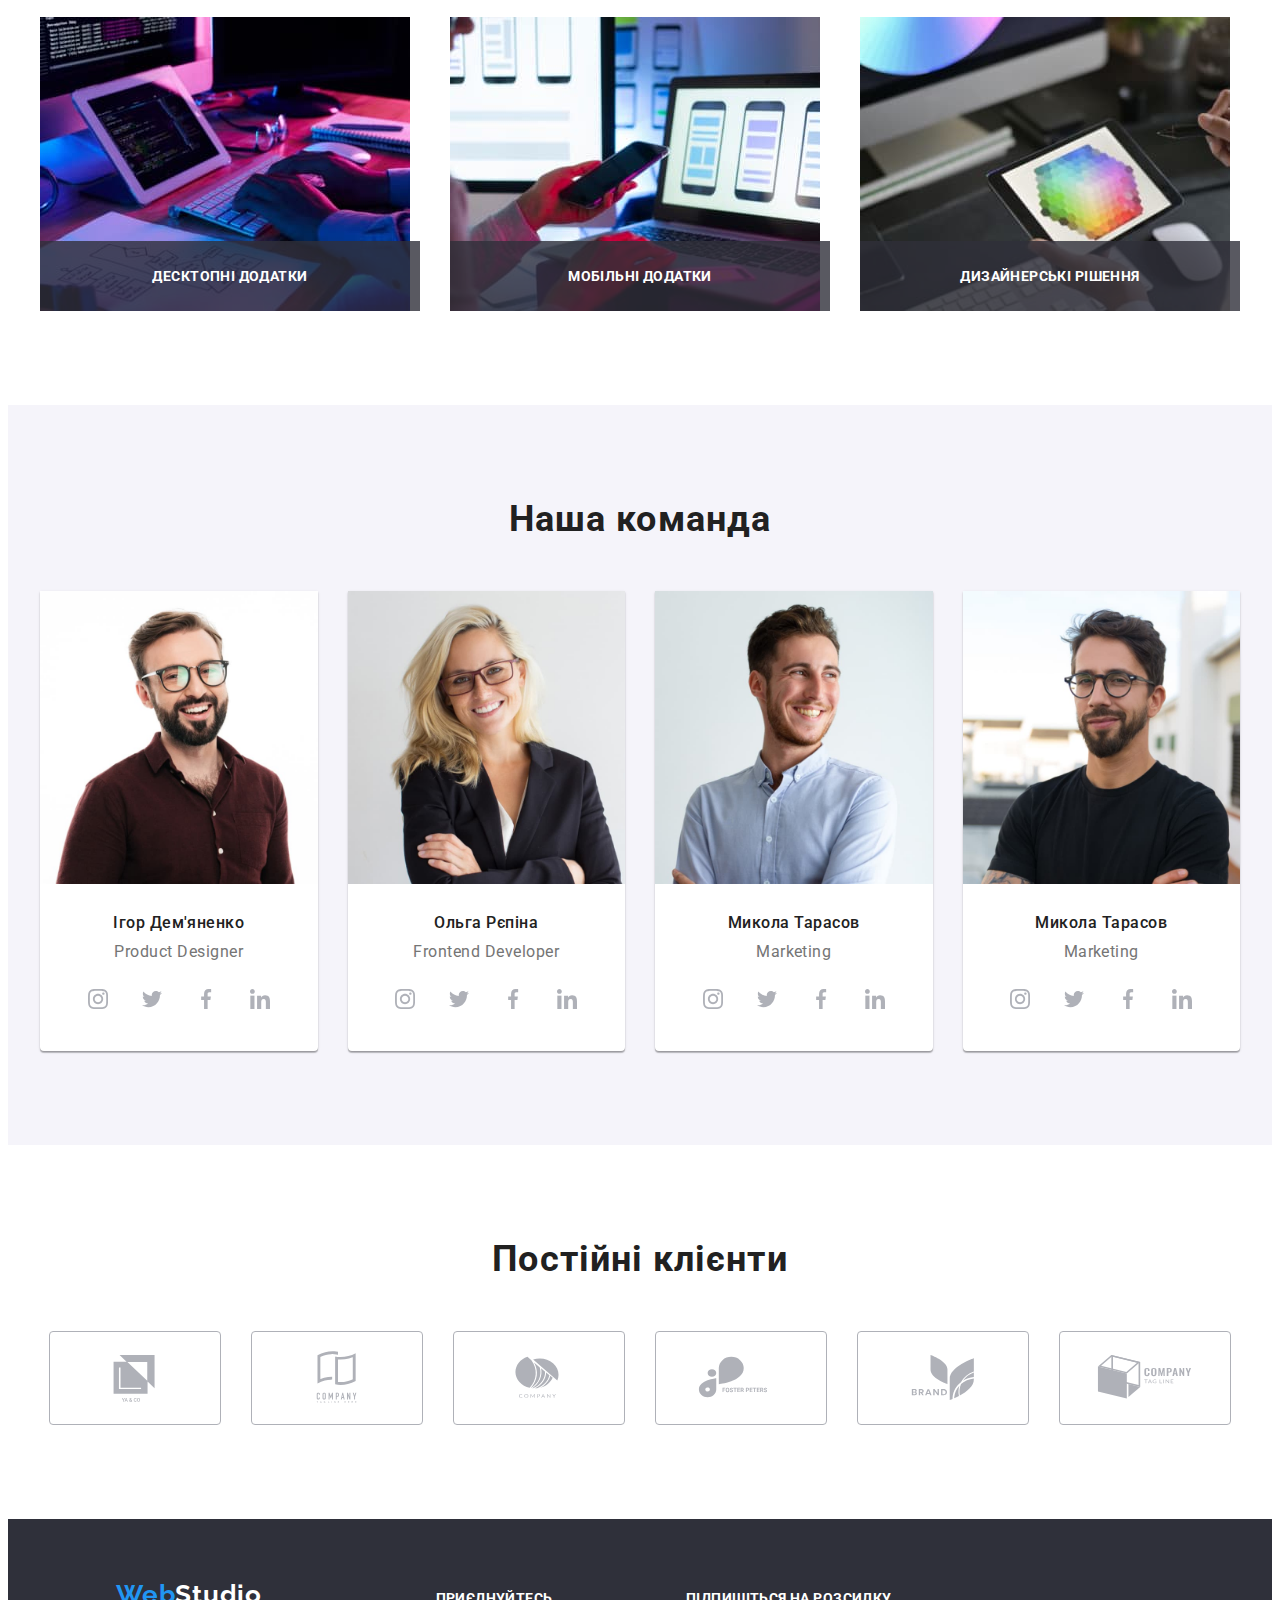
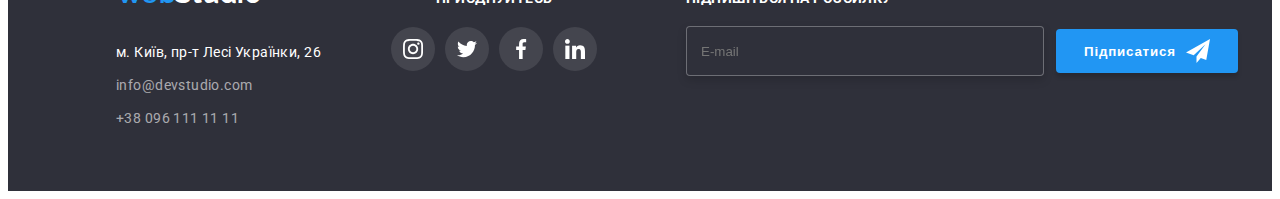
==== commit 060f18c8: "images" ====
--- a/index.html
+++ b/index.html
@@ -210,8 +210,10 @@
                     <li class="cards__item">
 
                         <picture>
-                            <source srcset="./images/img(4).jpg 1x,
-                        ./images/img(4)2x.jpg 2x" media="(min-width: 1200px)" />
+
+                            <source srcset="./images/img(4).jpg x1,
+                         ./images/img(4)2x.jpg 2x" media="(min-width: 1200px)" />
+
 
                             <source srcset="./images/img(4)tab.jpg 1x,
                         ./images/img(4)tab2x.jpg 2x" media="(min-width: 768px)" />
@@ -340,24 +342,26 @@
                         </div>
 
                     </li>
+
                     <li class="cards__item">
-                        <source srcset="./images/img(7).jpg x1,
-                            ./images/img(7)2x.jpg 2x" media="(min-width: 1200px)" />
-
-                        <source srcset="./images/img(7)tab.jpg 1x,
-                             ./images/img(7)tab2x.jpg 2x" media="(min-width: 768px)" />
-
-                        <source srcset="./images/img(7)mob.jpg 1x,
-                              ./images/img(7)mob2x.jpg 2x" media="(max-width: 767px)" />
-
-                        <img class="cards__foto" srcset="./images/img(7).jpg 1x,
-                      ./images/img(7)2x.jpg 2x" src="./images/img(7).jpg" alt="співробітник" width="450" height="460">
+                        <picture>
+                            <source srcset="./images/img(7).jpg x1,
+                                                   ./images/img(7)2x.jpg 2x" media="(min-width: 1200px)" />
+
+                            <source srcset="./images/img(7)tab.jpg 1x,
+                                              ./images/img(7)tab2x.jpg 2x" media="(min-width: 768px)" />
+
+                            <source srcset="./images/img(7)mob.jpg 1x,
+                                                         ./images/img(7)mob2x.jpg 2x" media="(max-width: 767px)" />
+
+                            <img class="cards__foto" srcset="./images/img(7).jpg 1x,
+                                                      ./images/img(7)2x.jpg 2x" src="./images/img(6).jpg"
+                                alt="співробітник" width="450" height="460">
                         </picture>
 
                         <div class="cards__info">
-                            <h3 class="cards__name">Михайло Єрмаков</h3>
-
-                            <p class="cards__text">UI Designer</p>
+                            <h3 class="cards__name">Микола Тарасов</h3>
+                            <p class="cards__text">Marketing</p>
                             <ul class="cocials list">
                                 <li><a class="cocials__network" href="">
                                         <svg class="cocials__icon" width="20" height="20">
@@ -383,6 +387,7 @@
                         </div>
 
                     </li>
+
                 </ul>
             </div>
         </section>
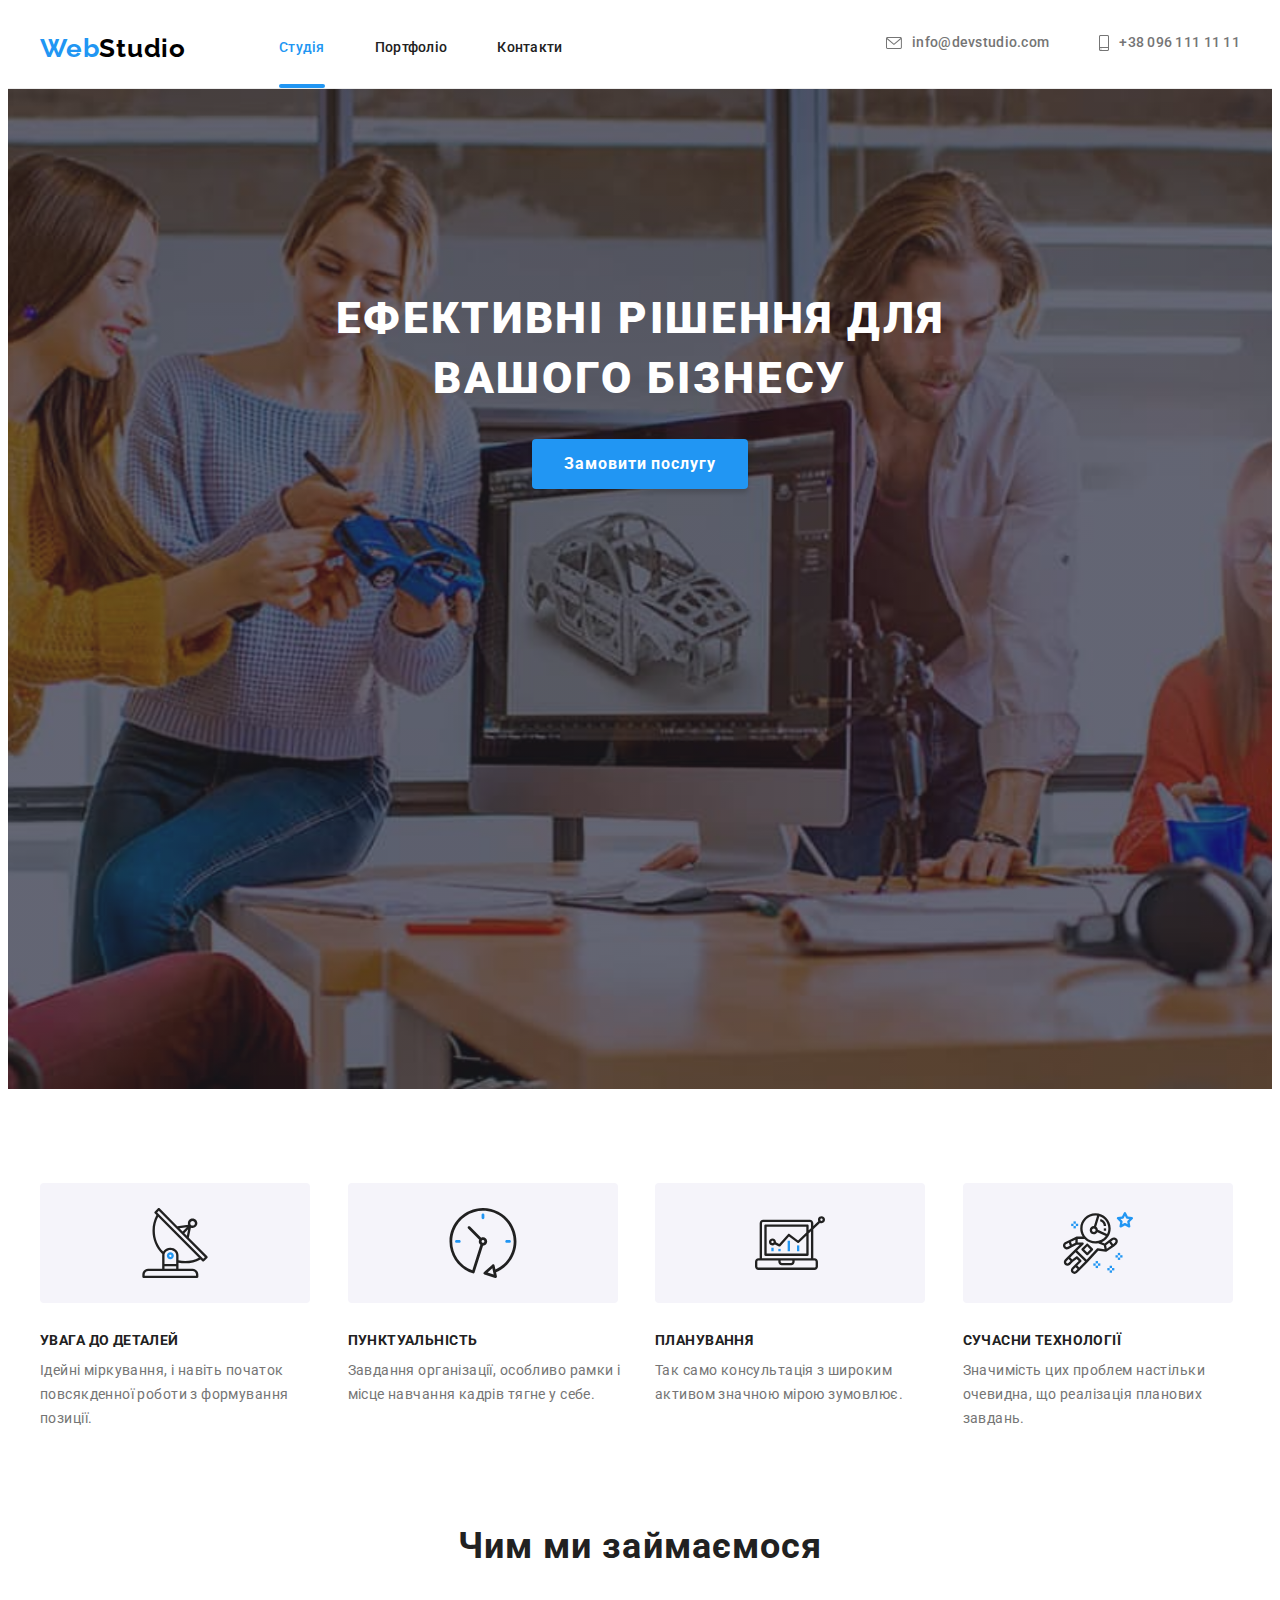
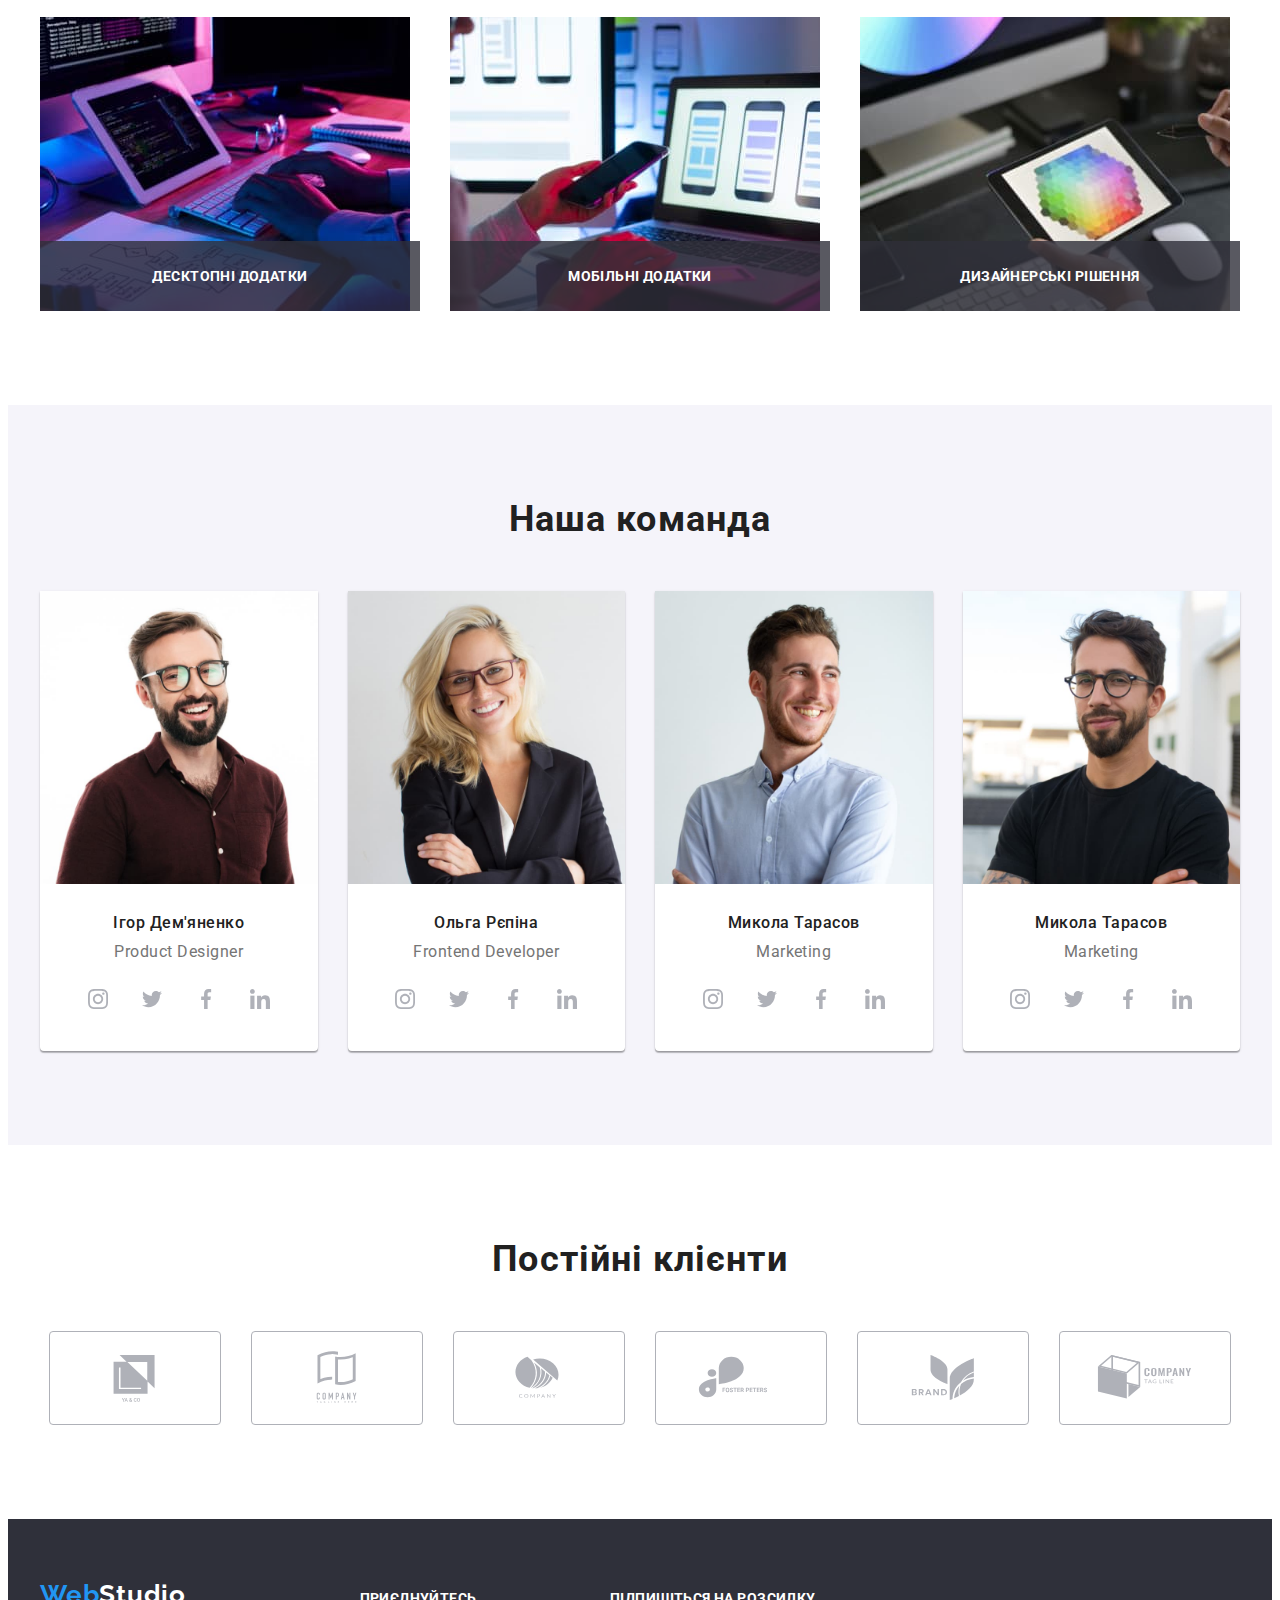
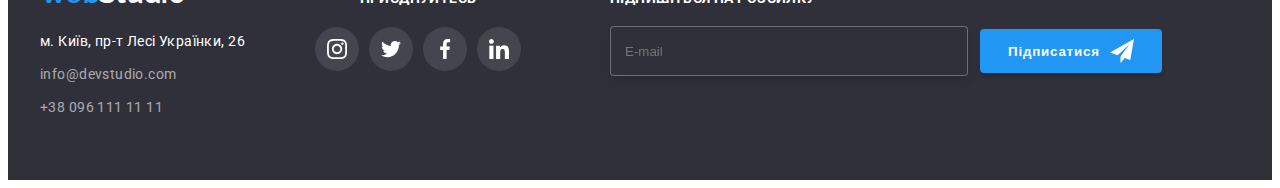
==== commit 73bdb72e: "small_fixes" ====
--- a/index.html
+++ b/index.html
@@ -447,7 +447,6 @@
 
                             <ul class="compound__list list">
 
-                                <li class="compound__item compound-logo"> </li>
                                 <li class="compound__item compound-logo">
 
                                     <a href="https://goo.gl/maps/rr55enmAW2m4Zun59" target="_blank"
--- a/css/main.min.css
+++ b/css/main.min.css
@@ -1 +1 @@
-:root{--primary-text-color: #212121;--text-color: #757575;--accent-color: #2196f3;--primary-white-color: #ffffff;--bg-button: #f5f4fa;--black-color: #000000;--footer-mail: rgba(255, 255, 255, 0.6);--hero-footer-color: #2f303a;--background-hero-button: #188ce8;--secondary-white-color: #f5f4fa;--border-color: #afb1b8}.container{width:100%;margin:0 auto;padding:0 15px}@media screen and (min-width: 480px){.container{width:480px}}@media screen and (min-width: 768px){.container{width:768px}}@media screen and (min-width: 1200px){.container{width:1200px}}h1,h2,h3,h4,h5,h6,p{margin:0}img{display:block;max-width:100%;height:auto}button{cursor:pointer}body{background-color:var(--primary-white-color);font-family:"Roboto",sans-serif;font-size:14px;letter-spacing:.03em}a{text-decoration:none}.list{list-style:none;margin:0;padding-left:0}.no-scroll{overflow:hidden}.header{border-bottom:1px solid #ececec}.header__container{display:flex;align-items:center;height:60px}@media screen and (min-width: 768px){.header__container{height:80px}}.navigation{display:flex;align-items:center}.navigation__logo{font-family:"Raleway";font-weight:700;font-size:26px;line-height:.83;letter-spacing:.03em;color:var(--accent-color);padding-bottom:16px;padding-top:16px;margin-right:93px}@media screen and (min-width: 768px){.navigation__logo{padding-bottom:26px;padding-top:26px}}@media screen and (min-width: 1200px){.navigation__logo{padding-bottom:24px;padding-top:25px}}.logo__part--darck{color:var(--black-color)}.menu{display:flex;gap:50px}.menu__link{padding:32px 0;display:block;font-weight:500;font-size:14px;line-height:1.14;letter-spacing:.02em;color:var(--primary-text-color);transition:color 250ms cubic-bezier(0.4, 0, 0.2, 1)}.menu__link:hover,.menu__link:focus{color:var(--accent-color)}@media screen and (max-width: 767.9px){.menu__link{display:none}}.menu__link::after{background:#2196f3;border-radius:2px}.current{color:var(--accent-color);position:relative}.current::after{content:"";position:absolute;width:48px;height:4px;background:#2196f3;border-radius:2px;display:block;left:0;bottom:0;width:100%}.contacts{margin-left:auto}@media screen and (max-width: 767.9px){.contacts{display:none}}@media screen and (min-width: 1200px){.contacts{display:flex;gap:50px}}.contacts__itam{margin-bottom:10px}.contacts__mail,.contacts__tel{font-weight:500;font-size:14px;line-height:1.14;letter-spacing:.02em;color:var(--text-color);display:flex;align-items:center;transition:color 250ms cubic-bezier(0.4, 0, 0.2, 1)}.contacts__mail:focus,.contacts__mail:hover,.contacts__tel:focus,.contacts__tel:hover{color:var(--accent-color)}.contacts__icon{margin-right:10px;fill:currentColor}.mob-heder-button{margin-left:auto;background-color:var(--primary-white-color);border:none}@media screen and (min-width: 768px){.mob-heder-button{display:none}}.mob-menu-close{border:none;background-color:var(--primary-white-color);display:block;margin-left:auto;padding-top:10px;padding-left:15px}.mob-menu{position:fixed;top:0;background-color:var(--primary-white-color);width:100%;height:100%;overflow:auto;display:flex;flex-direction:column;justify-content:space-between}.mobile__menu{padding-left:40px;padding-bottom:100px}.mobile__itam:not(:last-child){padding-bottom:32px}.mobile-menu__link{font-family:"Roboto";font-style:normal;font-weight:500;font-size:40px;line-height:1.17;letter-spacing:.02em;color:var(--primary-text-color)}.mobile-menu__current{color:var(--accent-color);position:relative}.mobile__contacts{margin-left:40px;margin-bottom:64px}.mobile-contacts__tel-itam{margin-bottom:32px}.mobile-contacts__tel{font-family:"Roboto";font-style:normal;font-weight:500;font-size:34px;line-height:1.17;letter-spacing:.02em;color:var(--accent-color)}.mobile-contacts__mail{font-family:"Roboto";font-style:normal;font-weight:500;font-size:24px;line-height:1.16;letter-spacing:.02em;color:var(--text-color)}.mob-soc{display:flex;flex-wrap:wrap;margin-left:40px;gap:10px;margin-bottom:48px}.mob-soc__network-fiorst{font-family:"Roboto";font-style:normal;font-weight:500;font-size:18px;line-height:1.15;letter-spacing:.02em;color:var(--accent-color)}.mob-soc__network{font-family:"Roboto";font-style:normal;font-weight:500;font-size:18px;line-height:1.15;letter-spacing:.02em;color:var(--accent-color)}.mob-soc__network::before{content:"";width:22px;border:1px solid rgba(33,33,33,.2);transform:rotate(90deg);margin-right:10px}.hero{background-color:var(--hero-footer-color);padding:118px 0;text-align:center;background-image:linear-gradient(rgba(47, 48, 58, 0.4), rgba(47, 48, 58, 0.4)),url(../images/hero-bg-mobail.jpg);background-repeat:no-repeat;background-position:center;background-size:cover;max-width:1600px;height:400px;margin:0 auto}@media(min-device-pixel-ratio: 2),(-webkit-min-device-pixel-ratio: 2),(min-resolution: 192dpi),(min-resolution: 2dppx){.hero{background-image:linear-gradient(rgba(47, 48, 58, 0.4), rgba(47, 48, 58, 0.4)),url(../images/hero2x-bg-mobail.jpg)}}@media screen and (min-width: 768px){.hero{padding:118px 204px;background-image:linear-gradient(rgba(47, 48, 58, 0.4), rgba(47, 48, 58, 0.4)),url(../images/hero-bg-tablet.jpg)}}@media screen and (min-width: 768px)and (min-device-pixel-ratio: 2),screen and (min-width: 768px)and (-webkit-min-device-pixel-ratio: 2),screen and (min-width: 768px)and (min-resolution: 192dpi),screen and (min-width: 768px)and (min-resolution: 2dppx){.hero{background-image:linear-gradient(rgba(47, 48, 58, 0.4), rgba(47, 48, 58, 0.4)),url(../images/hero2x-bg-tablet.jpg)}}@media screen and (min-width: 1200px){.hero{padding:200px 0;background-image:linear-gradient(rgba(47, 48, 58, 0.4), rgba(47, 48, 58, 0.4)),url(../images/hero.jpg)}}@media screen and (min-width: 1200px)and (min-device-pixel-ratio: 2),screen and (min-width: 1200px)and (-webkit-min-device-pixel-ratio: 2),screen and (min-width: 1200px)and (min-resolution: 192dpi),screen and (min-width: 1200px)and (min-resolution: 2dppx){.hero{background-image:linear-gradient(rgba(47, 48, 58, 0.4), rgba(47, 48, 58, 0.4)),url(../images/hero2x.jpg)}}@media screen and (min-width: 1200px){.hero{height:600px}}.hero__titel{font-weight:900;font-size:26px;line-height:1.61;text-align:center;letter-spacing:.06em;text-transform:uppercase;color:var(--primary-white-color);margin-bottom:30px;max-width:360px;margin-bottom:30px;margin:0 auto}@media screen and (min-width: 768px){.hero__titel{max-width:360px}}@media screen and (min-width: 1200px){.hero__titel{max-width:696px;font-size:44px;line-height:1.36}}.hero__button{font-family:inherit;font-weight:700;font-size:16px;line-height:1.88;align-items:center;text-align:center;letter-spacing:.06em;color:var(--primary-white-color);background-color:var(--accent-color);margin:0 auto;box-shadow:0px 4px 4px rgba(0,0,0,.15);border-radius:4px;min-width:200px;border:none;padding:10px 24px;margin-top:30px;transition:background-color 250ms cubic-bezier(0.4, 0, 0.2, 1)}@media screen and (min-width: 1200px){.hero__button{min-width:216px;padding:10px 32px}}.hero__button:hover,.hero__button:focus{background-color:var(--background-hero-button)}.benefits{padding-top:60px;padding-bottom:60px}@media screen and (min-width: 1200px){.benefits{padding-bottom:94px;padding-top:94px}}.visually__hidden{position:absolute;white-space:nowrap;width:1px;height:1px;overflow:hidden;border:0;padding:0;clip:rect(0 0 0 0);-webkit-clip-path:inset(50%);clip-path:inset(50%);margin:-1px}.benefits__list{display:flex;flex-wrap:wrap;gap:30px}@media screen and (min-width: 768px){.benefits__item{width:calc((100% - 30px)/2)}}@media screen and (min-width: 1200px){.benefits__item{width:calc((100% - 90px)/4)}}.benefits__icon-box{width:auto;height:120px;background:var(--bg-button);border-radius:4px;display:flex;justify-content:center;align-items:center;margin-bottom:30px}@media screen and (min-width: 768px){.benefits__icon-box{width:354px}}@media screen and (min-width: 1200px){.benefits__icon-box{width:270px}}.benefits__titel{font-weight:700;font-size:14px;line-height:1.14;letter-spacing:.03em;text-transform:uppercase;margin-bottom:10px;color:var(--primary-text-color)}@media screen and (max-width: 768px){.benefits__titel{text-align:center}}@media screen and (min-width: 1200px){.benefits__titel{text-align:center}}.benefits__text{font-weight:400;font-size:14px;line-height:1.71;letter-spacing:.03em;color:var(--text-color)}.service{padding-bottom:94px}@media screen and (max-width: 1200px){.service{display:none}}.service-titel{font-weight:700;font-size:36px;line-height:42px;text-align:center;letter-spacing:.03em;margin-bottom:50px;color:#212121}.service-list{display:flex;gap:30px}.service-item{width:calc((100% - 60px)/3);position:relative}.service-text{position:absolute;bottom:0;width:100%;height:70px;display:flex;align-items:center;justify-content:center;color:var(--primary-white-color);font-weight:700;line-height:16px;text-transform:uppercase;background-color:rgba(47,48,58,.8)}.team{background-color:var(--secondary-white-color);padding-bottom:60px;padding-top:60px}@media screen and (min-width: 1200px){.team{padding-bottom:94px;padding-top:94px}}.team__titel{font-weight:700;font-size:28px;line-height:33px;text-align:center;letter-spacing:.03em;color:var(--primary-text-color);margin-bottom:50px}@media screen and (min-width: 1200px){.team__titel{font-size:36px;line-height:1.16}}.cards{display:flex;flex-wrap:wrap;gap:30px}.cards__item{background:#fff;box-shadow:0px 1px 3px rgba(0,0,0,.12),0px 1px 1px rgba(0,0,0,.14),0px 2px 1px rgba(0,0,0,.2);border-radius:0px 0px 4px 4px}@media screen and (min-width: 768px){.cards__item{width:calc((100% - 30px)/2)}}@media screen and (min-width: 1200px){.cards__item{width:calc((100% - 90px)/4)}}.cards__info{padding:30px 0}.cards__name{font-weight:500;font-size:16px;line-height:1.18;text-align:center;letter-spacing:.03em;color:var(--primary-text-color);margin-bottom:10px}.cards__text{font-weight:400;font-size:16px;line-height:1.18;text-align:center;letter-spacing:.03em;color:var(--text-color)}.cocials{display:flex;justify-content:center;margin-top:16px;gap:10px}.cocials__network{width:44px;height:44px;border-radius:50%;display:flex;align-items:center;justify-content:center;color:var(--border-color);transition:color 250ms cubic-bezier(0.4, 0, 0.2, 1),background-color 250ms cubic-bezier(0.4, 0, 0.2, 1)}.cocials__network:focus,.cocials__network:hover{background-color:var(--accent-color);color:var(--primary-white-color)}.cocials__icon{fill:currentColor}.clients{padding-top:60px;padding-bottom:60px}@media screen and (min-width: 1200px){.clients{padding-bottom:94px;padding-top:94px}}.clients-titel{font-family:"Roboto";font-style:normal;font-weight:700;font-size:28px;line-height:1.17;text-align:center;letter-spacing:.03em;color:var(--primary-text-color);margin-bottom:50px}@media screen and (min-width: 1200px){.clients-titel{font-size:36px;line-height:1.16}}.clients-list{display:flex;gap:30px;flex-wrap:wrap;justify-content:center}.clients-linc{width:210px;height:92px;border:1px solid var(--border-color);border-radius:4px;display:flex;align-items:center;justify-content:center;color:var(--border-color);transition:color 250ms cubic-bezier(0.4, 0, 0.2, 1),border-color 250ms cubic-bezier(0.4, 0, 0.2, 1)}@media screen and (min-width: 768px){.clients-linc{width:226px}}@media screen and (min-width: 1200px){.clients-linc{width:170px}}.clients-linc:hover,.clients-linc:focus{color:var(--accent-color);border-color:var(--accent-color)}.clients-logo{fill:currentColor}.footer{background-color:var(--hero-footer-color);padding:60px 0}@media screen and (min-width: 1200px){.footer-tab{display:flex;align-items:baseline}}@media screen and (min-width: 768px){.tab-box{justify-content:space-between}}@media screen and (min-width: 1200px){.tab-box{align-items:baseline;display:flex}}@media screen and (min-width: 768px){.connection__container{display:flex;justify-content:space-between}}@media screen and (min-width: 1200px){.connection__container{align-items:baseline}}@media screen and (min-width: 768px){.connection__address{margin-left:76px;margin-right:70px}}.compound__list{display:flex;flex-direction:column}@media screen and (max-width: 1200px){.compound__list{margin-bottom:60px;align-items:center}}.compound__item:not(:last-child){margin-bottom:9px}.connection__logo{font-family:"Raleway";font-style:normal;font-weight:700;font-size:24px;line-height:1.16;letter-spacing:.03em;color:var(--accent-color)}@media screen and (min-width: 1200px){.connection__logo{font-size:26px;line-height:1.19}}@media screen and (max-width: 1200px){.connection__logo{display:flex;justify-content:center}}.logo{margin-top:60;margin-bottom:20}.logo-part--white{color:var(--primary-white-color)}@media screen and (min-width: 1200px){.compound-logo{margin-top:11px}}.address{font-weight:400;font-style:normal;font-size:14px;line-height:1.71;letter-spacing:.03em;color:var(--primary-white-color);margin-bottom:9px;transition:color 250ms cubic-bezier(0.4, 0, 0.2, 1)}.address:focus,.address:hover{color:var(--accent-color)}.compound__mail,.compound__tel{font-weight:400;font-style:normal;font-size:14px;line-height:1.71;letter-spacing:.03em;color:var(--footer-mail);transition:color 250ms cubic-bezier(0.4, 0, 0.2, 1)}.compound__mail:focus,.compound__mail:hover,.compound__tel:focus,.compound__tel:hover{color:var(--accent-color)}.social-networks__box{display:flex;flex-direction:column;align-items:center}@media screen and (max-width: 1200px){.social-networks__box{margin-bottom:60px}}@media screen and (min-width: 768px){.social-networks__box{margin-right:89px}}.social-networks__text{font-family:"Roboto";font-style:normal;font-weight:700;font-size:14px;line-height:1.14;letter-spacing:.03em;text-transform:uppercase;color:var(--primary-white-color)}.social-networks__list{display:flex;margin-top:20px;gap:10px}.social-networks__network{width:44px;height:44px;border-radius:50%;background-color:rgba(255,255,255,.1);display:flex;justify-content:center;align-items:center;transition:background-color 250ms cubic-bezier(0.4, 0, 0.2, 1)}.social-networks__network:hover,.social-networks__network:focus{background-color:var(--accent-color)}.social-networks__icon{fill:var(--primary-white-color)}.subscription__box{margin-left:auto}.subscription__text{font-family:"Roboto";font-style:normal;font-weight:700;font-size:14px;line-height:16px;letter-spacing:.03em;text-transform:uppercase;color:var(--primary-white-color);margin-bottom:20px}@media screen and (max-width: 1199.9px){.subscription__text{text-align:center}}@media screen and (min-width: 768px){.subscription{display:flex;flex-direction:column;align-items:center}}@media screen and (min-width: 1200px){.subscription{gap:12px;flex-direction:row;align-items:baseline}}.subscription__form{box-sizing:border-box;max-width:450px;width:100%;height:50px;left:815px;top:2784px;border:1px solid rgba(255,255,255,.3);filter:drop-shadow(0px 4px 4px rgba(0, 0, 0, 0.15));background:#2f303a;padding-left:14px;border-radius:4px;color:var(--primary-white-color);margin-bottom:20px}@media screen and (min-width: 768px){.subscription__form{width:450px}}@media screen and (min-width: 1200px){.subscription__form{width:358px}}.subscription__button{padding:10px 28px;background:var(--accent-color);box-shadow:0px 4px 4px rgba(0,0,0,.15);border-radius:4px;letter-spacing:.06em;color:var(--primary-white-color);border:none;cursor:pointer;transition:background-color 250ms cubic-bezier(0.4, 0, 0.2, 1);display:flex;letter-spacing:.06em;font-style:bold;align-items:center;justify-content:center;gap:10px;font-weight:700;margin:0 auto}.subscription__button:hover,.subscription__button:focus{background-color:var(--background-hero-button)}.subscription__button-icon{fill:var(--primary-white-color)}.portfolio-section{padding-bottom:94px;padding-top:94px}.main-button{display:flex;justify-content:center;gap:8px;margin-bottom:50px}.button{font-family:inherit;font-style:normal;font-weight:500;font-size:16px;line-height:1.62;text-align:center;letter-spacing:.03em;background-color:var(--bg-button);color:var(--primary-text-color);border-radius:4px;border:none;padding:6px 22px;transition:transform 200mx;transition:color 250ms cubic-bezier(0.4, 0, 0.2, 1),background-color 250ms cubic-bezier(0.4, 0, 0.2, 1),box-shadow 250ms cubic-bezier(0.4, 0, 0.2, 1)}.button:focus,.button:hover{color:var(--primary-white-color);background-color:var(--accent-color);box-shadow:0px 3px 1px rgba(0,0,0,.1),0px 1px 2px rgba(0,0,0,.08),0px 2px 2px rgba(0,0,0,.12)}.portfolio-list{display:flex;flex-wrap:wrap;gap:30px}.portfolio-item{width:calc(100% - 60px)/3}.portfolio-link{display:block;transition:box-shadow 250ms cubic-bezier(0.4, 0, 0.2, 1)}.portfolio-link:hover,.portfolio-link:focus{box-shadow:0px 1px 1px rgba(0,0,0,.12),0px 4px 4px rgba(0,0,0,.06),1px 4px 6px rgba(0,0,0,.16)}.portfolio-container{position:relative;overflow:hidden}.portfolio-top-text{position:absolute;top:0;left:0;font-family:"Roboto";font-style:normal;font-weight:400;font-size:18px;line-height:28px;background-color:rgba(33,150,243,.9);letter-spacing:.03em;color:#fff;height:100%;transform:translateY(100%);padding:63px 24px;transition:transform 250ms cubic-bezier(0.4, 0, 0.2, 1)}.portfolio-link:hover .portfolio-top-text,.portfolio-link:focus .portfolio-top-text{transform:translateY(0)}.portfolio-info{padding:20px 24px;border:1px solid #eee}.portfolio-titel{font-weight:700;font-size:18px;line-height:2;letter-spacing:.06em;color:var(--primary-text-color)}.portfolio-text{font-weight:400;font-size:16px;line-height:1.88;letter-spacing:.03em;color:var(--text-color);margin-top:4px}.modal{width:100%;height:100%;background-color:rgba(0,0,0,.2);position:fixed;top:0;transition:opacity 250ms cubic-bezier(0.4, 0, 0.2, 1),visibility 250ms cubic-bezier(0.4, 0, 0.2, 1)}.modal__box{max-width:450px;overflow:scroll;width:95%;max-height:609px;height:95%;background-color:var(--primary-white-color);box-shadow:0px 1px 3px rgba(0,0,0,.12),0px 1px 1px rgba(0,0,0,.14),0px 2px 1px rgba(0,0,0,.2);border-radius:4px;position:absolute;top:50%;left:50%;padding:40px;transform:translate(-50%, -50%) scale(1);transition:transform 250ms cubic-bezier(0.4, 0, 0.2, 1)}@media screen and (min-width: 1200px){.modal__box{width:528px;height:581px;overflow:scroll}}.backdrop.is-hidden .modal__box{transform:translate(-50%, -50%) scale(0)}.modal__button{width:30px;height:30px;border:1px solid rgba(0,0,0,.1);background-color:rgba(0,0,0,0);border-radius:50%;position:absolute;top:8px;right:8px;display:flex;align-items:center;justify-content:center;padding:0}.modal__close-icon{transition:fill 250ms cubic-bezier(0.4, 0, 0.2, 1),stroke 250ms cubic-bezier(0.4, 0, 0.2, 1)}.modal__close-icon:hover,.modal__close-icon:focus{stroke:var(--accent-color);fill:var(--accent-color)}.modal__close-icon svg:hover,.modal__close-icon svg:focus{stroke:var(--accent-color);fill:var(--accent-color)}.is-hidden{opacity:0;visibility:hidden;pointer-events:none}.modal__text{margin-bottom:12px;font-family:"Roboto";font-style:normal;font-weight:700;font-size:20px;line-height:1.15;text-align:center;letter-spacing:.03em;color:var(--primary-text-color)}.form__field{margin-bottom:10px;display:flex;flex-direction:column;position:relative;text-align:start}.form__field input{border:1px solid rgba(33,33,33,.2);border-radius:4px;height:40px;cursor:pointer;padding-left:42px;outline-color:var(--accent-color);transition:border-color 250ms cubic-bezier(0.4, 0, 0.2, 1)}.form__field label{margin-bottom:4px;color:var(--text-color);font-family:"Roboto";font-style:normal;font-weight:400;font-size:12px;line-height:14px;letter-spacing:.01em}.form__icon{position:absolute;bottom:50%;left:12px;transform:translateY(100%);transition:fill 250ms cubic-bezier(0.4, 0, 0.2, 1)}.form__field:focus-within .input,.form__field:hover .input{border:1px solid var(--accent-color)}.form__field:focus-within .form__icon,.form__field:hover .form__icon{fill:var(--accent-color)}.form__textarea{margin-bottom:20px;display:flex;flex-direction:column;position:relative;cursor:pointer}.form__textarea-label{margin-bottom:4px;color:var(--text-color);font-family:"Roboto";font-style:normal;font-weight:400;font-size:12px;line-height:14px;letter-spacing:.01em}.form__backdrop-textarea{resize:none;cursor:pointer;outline-color:var(--accent-color);height:120px;padding:12px 16px}.form__textarea textarea{border:1px solid rgba(33,33,33,.2);border-radius:4px}textarea::-moz-placeholder{font-family:"Roboto";font-style:normal;font-weight:400;font-size:12px;line-height:14px;letter-spacing:.01em;color:rgba(117,117,117,.5)}textarea:-ms-input-placeholder{font-family:"Roboto";font-style:normal;font-weight:400;font-size:12px;line-height:14px;letter-spacing:.01em;color:rgba(117,117,117,.5)}textarea::placeholder{font-family:"Roboto";font-style:normal;font-weight:400;font-size:12px;line-height:14px;letter-spacing:.01em;color:rgba(117,117,117,.5)}.form__checkbox{display:flex;justify-content:center;align-items:center;margin-bottom:30px}.form__input-checbox{-webkit-appearance:none;-moz-appearance:none;appearance:none;position:absolute}.form__input-checbox:checked+.form__checkbox-text::before{background-color:var(--accent-color);background-image:url(../images/icon\ check.svg);background-position:center;background-repeat:no-repeat;border-color:rgba(0,0,0,0)}.form__checkbox-text{font-family:"Roboto";font-style:normal;font-weight:400;font-size:12px;line-height:1.16;letter-spacing:.03em;color:var(--text-color);margin-left:8px;display:flex;align-items:center}@media screen and (min-width: 1200px){.form__checkbox-text{font-size:14px;line-height:1.71}}.form__checkbox-text::before{content:"";width:16px;height:15px;border:1px solid var(--primary-text-color);border-radius:2px;margin-right:8px}.form__checkbox-link{font-family:"Roboto";font-style:normal;font-weight:400;font-size:14px;line-height:1.16;letter-spacing:.03em;color:var(--accent-color);margin-left:4px}@media screen and (min-width: 1200px){.form__checkbox-link{font-size:14px;line-height:1.71}}.form__backdrop-button{background:#2196f3;box-shadow:0px 4px 4px rgba(0,0,0,.15);border-radius:4px;border:none;padding:10px 52px;font-family:"Roboto";font-style:normal;font-weight:700;font-size:16px;line-height:30px;display:flex;align-items:center;text-align:center;letter-spacing:.06em;color:var(--primary-white-color);margin:0 auto;transition:background-color 250ms cubic-bezier(0.4, 0, 0.2, 1)}.form__backdrop-button:hover,.form__backdrop-button:focus{background:var(--background-hero-button);box-shadow:0px 4px 4px rgba(0,0,0,.15)}/*# sourceMappingURL=main.min.css.map */+:root{--primary-text-color: #212121;--text-color: #757575;--accent-color: #2196f3;--primary-white-color: #ffffff;--bg-button: #f5f4fa;--black-color: #000000;--footer-mail: rgba(255, 255, 255, 0.6);--hero-footer-color: #2f303a;--background-hero-button: #188ce8;--secondary-white-color: #f5f4fa;--border-color: #afb1b8}.container{width:100%;margin:0 auto;padding:0 15px}@media screen and (min-width: 480px){.container{width:480px}}@media screen and (min-width: 768px){.container{width:768px}}@media screen and (min-width: 1200px){.container{width:1200px}}h1,h2,h3,h4,h5,h6,p{margin:0}img{display:block;max-width:100%;height:auto}button{cursor:pointer}body{background-color:var(--primary-white-color);font-family:"Roboto",sans-serif;font-size:14px;letter-spacing:.03em}a{text-decoration:none}.list{list-style:none;margin:0;padding-left:0}.no-scroll{overflow:hidden}.header{border-bottom:1px solid #ececec}.header__container{display:flex;align-items:center;height:60px}@media screen and (min-width: 768px){.header__container{height:80px}}.navigation{display:flex;align-items:center}.navigation__logo{font-family:"Raleway";font-weight:700;font-size:26px;line-height:.83;letter-spacing:.03em;color:var(--accent-color);padding-bottom:16px;padding-top:16px;margin-right:93px}@media screen and (min-width: 768px){.navigation__logo{padding-bottom:26px;padding-top:26px}}@media screen and (min-width: 1200px){.navigation__logo{padding-bottom:24px;padding-top:25px}}.logo__part--darck{color:var(--black-color)}.menu{display:flex;gap:50px}@media screen and (max-width: 767.9px){.menu{display:none;max-width:inherit}}.menu__link{padding:32px 0;display:block;font-weight:500;font-size:14px;line-height:1.14;letter-spacing:.02em;color:var(--primary-text-color);transition:color 250ms cubic-bezier(0.4, 0, 0.2, 1)}.menu__link:hover,.menu__link:focus{color:var(--accent-color)}@media screen and (max-width: 767.9px){.menu__link{display:none}}.menu__link::after{background:#2196f3;border-radius:2px}.current{color:var(--accent-color);position:relative}.current::after{content:"";position:absolute;width:48px;height:4px;background:#2196f3;border-radius:2px;display:block;left:0;bottom:0;width:100%}.contacts{margin-left:auto}@media screen and (max-width: 767.9px){.contacts{display:none}}@media screen and (min-width: 1200px){.contacts{display:flex;gap:50px}}.contacts__itam:not(:last-child){margin-bottom:10px}.contacts__mail,.contacts__tel{font-weight:500;font-size:14px;line-height:1.14;letter-spacing:.02em;color:var(--text-color);display:flex;align-items:center;transition:color 250ms cubic-bezier(0.4, 0, 0.2, 1)}.contacts__mail:focus,.contacts__mail:hover,.contacts__tel:focus,.contacts__tel:hover{color:var(--accent-color)}.contacts__icon{margin-right:10px;fill:currentColor}.mob-heder-button{margin-left:auto;background-color:var(--primary-white-color);border:none}@media screen and (min-width: 768px){.mob-heder-button{display:none}}.mob-menu-close{border:none;background-color:var(--primary-white-color);display:block;margin-left:auto;padding-top:10px;padding-left:15px}.mob-menu{position:fixed;top:0;background-color:var(--primary-white-color);width:100%;height:100%;overflow:auto;display:flex;flex-direction:column;justify-content:space-between}.mobile__menu{padding-left:40px;padding-bottom:100px}.mobile__itam:not(:last-child){padding-bottom:32px}.mobile-menu__link{font-family:"Roboto";font-style:normal;font-weight:500;font-size:40px;line-height:1.17;letter-spacing:.02em;color:var(--primary-text-color)}.mobile-menu__current{color:var(--accent-color);position:relative}.mobile__contacts{margin-left:40px;margin-bottom:64px}.mobile-contacts__tel-itam{margin-bottom:32px}.mobile-contacts__tel{font-family:"Roboto";font-style:normal;font-weight:500;font-size:34px;line-height:1.17;letter-spacing:.02em;color:var(--accent-color)}.mobile-contacts__mail{font-family:"Roboto";font-style:normal;font-weight:500;font-size:24px;line-height:1.16;letter-spacing:.02em;color:var(--text-color)}.mob-soc{display:flex;flex-wrap:wrap;margin-left:40px;gap:10px;margin-bottom:48px}.mob-soc__network-fiorst{font-family:"Roboto";font-style:normal;font-weight:500;font-size:18px;line-height:1.15;letter-spacing:.02em;color:var(--accent-color)}.mob-soc__network{font-family:"Roboto";font-style:normal;font-weight:500;font-size:18px;line-height:1.15;letter-spacing:.02em;color:var(--accent-color)}.mob-soc__network::before{content:"";width:22px;border:1px solid rgba(33,33,33,.2);transform:rotate(90deg);margin-right:10px}.hero{background-color:var(--hero-footer-color);padding:118px 0;text-align:center;background-image:linear-gradient(rgba(47, 48, 58, 0.4), rgba(47, 48, 58, 0.4)),url(../images/hero-bg-mobail.jpg);background-repeat:no-repeat;background-position:center;background-size:cover;max-width:1600px;height:400px;margin:0 auto}@media(min-device-pixel-ratio: 2),(-webkit-min-device-pixel-ratio: 2),(min-resolution: 192dpi),(min-resolution: 2dppx){.hero{background-image:linear-gradient(rgba(47, 48, 58, 0.4), rgba(47, 48, 58, 0.4)),url(../images/hero2x-bg-mobail.jpg)}}@media screen and (min-width: 768px){.hero{padding:118px 204px;background-image:linear-gradient(rgba(47, 48, 58, 0.4), rgba(47, 48, 58, 0.4)),url(../images/hero-bg-tablet.jpg)}}@media screen and (min-width: 768px)and (min-device-pixel-ratio: 2),screen and (min-width: 768px)and (-webkit-min-device-pixel-ratio: 2),screen and (min-width: 768px)and (min-resolution: 192dpi),screen and (min-width: 768px)and (min-resolution: 2dppx){.hero{background-image:linear-gradient(rgba(47, 48, 58, 0.4), rgba(47, 48, 58, 0.4)),url(../images/hero2x-bg-tablet.jpg)}}@media screen and (min-width: 1200px){.hero{padding:200px 0;background-image:linear-gradient(rgba(47, 48, 58, 0.4), rgba(47, 48, 58, 0.4)),url(../images/hero.jpg)}}@media screen and (min-width: 1200px)and (min-device-pixel-ratio: 2),screen and (min-width: 1200px)and (-webkit-min-device-pixel-ratio: 2),screen and (min-width: 1200px)and (min-resolution: 192dpi),screen and (min-width: 1200px)and (min-resolution: 2dppx){.hero{background-image:linear-gradient(rgba(47, 48, 58, 0.4), rgba(47, 48, 58, 0.4)),url(../images/hero2x.jpg)}}@media screen and (min-width: 1200px){.hero{height:600px}}.hero__titel{font-weight:900;font-size:26px;line-height:1.61;text-align:center;letter-spacing:.06em;text-transform:uppercase;color:var(--primary-white-color);margin-bottom:30px;max-width:360px;margin-bottom:30px;margin:0 auto}@media screen and (min-width: 768px){.hero__titel{max-width:360px}}@media screen and (min-width: 1200px){.hero__titel{max-width:696px;font-size:44px;line-height:1.36}}.hero__button{font-family:inherit;font-weight:700;font-size:16px;line-height:1.88;align-items:center;text-align:center;letter-spacing:.06em;color:var(--primary-white-color);background-color:var(--accent-color);margin:0 auto;box-shadow:0px 4px 4px rgba(0,0,0,.15);border-radius:4px;min-width:200px;border:none;padding:10px 24px;margin-top:30px;transition:background-color 250ms cubic-bezier(0.4, 0, 0.2, 1)}@media screen and (min-width: 1200px){.hero__button{min-width:216px;padding:10px 32px}}.hero__button:hover,.hero__button:focus{background-color:var(--background-hero-button)}.benefits{padding-top:60px;padding-bottom:60px}@media screen and (min-width: 1200px){.benefits{padding-bottom:94px;padding-top:94px}}.visually__hidden{position:absolute;white-space:nowrap;width:1px;height:1px;overflow:hidden;border:0;padding:0;clip:rect(0 0 0 0);-webkit-clip-path:inset(50%);clip-path:inset(50%);margin:-1px}.benefits__list{display:flex;flex-wrap:wrap;gap:30px}@media screen and (min-width: 768px){.benefits__item{width:calc((100% - 30px)/2)}}@media screen and (min-width: 1200px){.benefits__item{width:calc((100% - 90px)/4)}}.benefits__icon-box{width:auto;height:120px;background:var(--bg-button);border-radius:4px;display:flex;justify-content:center;align-items:center;margin-bottom:30px}@media screen and (min-width: 768px){.benefits__icon-box{width:354px}}@media screen and (min-width: 1200px){.benefits__icon-box{width:270px}}.benefits__titel{font-weight:700;font-size:14px;line-height:1.14;letter-spacing:.03em;text-transform:uppercase;margin-bottom:10px;color:var(--primary-text-color)}@media screen and (max-width: 767.9px){.benefits__titel{text-align:center}}.benefits__text{font-weight:400;font-size:14px;line-height:1.71;letter-spacing:.03em;color:var(--text-color)}.service{padding-bottom:94px}@media screen and (max-width: 1200px){.service{display:none}}.service-titel{font-weight:700;font-size:36px;line-height:42px;text-align:center;letter-spacing:.03em;margin-bottom:50px;color:#212121}.service-list{display:flex;gap:30px}.service-item{width:calc((100% - 60px)/3);position:relative}.service-text{position:absolute;bottom:0;width:100%;height:70px;display:flex;align-items:center;justify-content:center;color:var(--primary-white-color);font-weight:700;line-height:16px;text-transform:uppercase;background-color:rgba(47,48,58,.8)}.team{background-color:var(--secondary-white-color);padding-bottom:60px;padding-top:60px}@media screen and (min-width: 1200px){.team{padding-bottom:94px;padding-top:94px}}.team__titel{font-weight:700;font-size:28px;line-height:33px;text-align:center;letter-spacing:.03em;color:var(--primary-text-color);margin-bottom:50px}@media screen and (min-width: 1200px){.team__titel{font-size:36px;line-height:1.16}}.cards{display:flex;flex-wrap:wrap;gap:30px}.cards__item{background:#fff;box-shadow:0px 1px 3px rgba(0,0,0,.12),0px 1px 1px rgba(0,0,0,.14),0px 2px 1px rgba(0,0,0,.2);border-radius:0px 0px 4px 4px}@media screen and (min-width: 768px){.cards__item{width:calc((100% - 30px)/2)}}@media screen and (min-width: 1200px){.cards__item{width:calc((100% - 90px)/4)}}.cards__info{padding:30px 0}.cards__name{font-weight:500;font-size:16px;line-height:1.18;text-align:center;letter-spacing:.03em;color:var(--primary-text-color);margin-bottom:10px}.cards__text{font-weight:400;font-size:16px;line-height:1.18;text-align:center;letter-spacing:.03em;color:var(--text-color)}.cocials{display:flex;justify-content:center;margin-top:16px;gap:10px}.cocials__network{width:44px;height:44px;border-radius:50%;display:flex;align-items:center;justify-content:center;color:var(--border-color);transition:color 250ms cubic-bezier(0.4, 0, 0.2, 1),background-color 250ms cubic-bezier(0.4, 0, 0.2, 1)}.cocials__network:focus,.cocials__network:hover{background-color:var(--accent-color);color:var(--primary-white-color)}.cocials__icon{fill:currentColor}.clients{padding-top:60px;padding-bottom:60px}@media screen and (min-width: 1200px){.clients{padding-bottom:94px;padding-top:94px}}.clients-titel{font-family:"Roboto";font-style:normal;font-weight:700;font-size:28px;line-height:1.17;text-align:center;letter-spacing:.03em;color:var(--primary-text-color);margin-bottom:50px}@media screen and (min-width: 1200px){.clients-titel{font-size:36px;line-height:1.16}}.clients-list{display:flex;gap:30px;flex-wrap:wrap;justify-content:center}.clients-linc{width:210px;height:92px;border:1px solid var(--border-color);border-radius:4px;display:flex;align-items:center;justify-content:center;color:var(--border-color);transition:color 250ms cubic-bezier(0.4, 0, 0.2, 1),border-color 250ms cubic-bezier(0.4, 0, 0.2, 1)}@media screen and (min-width: 768px){.clients-linc{width:226px}}@media screen and (min-width: 1200px){.clients-linc{width:170px}}.clients-linc:hover,.clients-linc:focus{color:var(--accent-color);border-color:var(--accent-color)}.clients-logo{fill:currentColor}.footer{background-color:var(--hero-footer-color);padding:60px 0}@media screen and (min-width: 1200px){.footer-tab{display:flex;align-items:baseline}}@media screen and (min-width: 768px){.tab-box{justify-content:space-between}}@media screen and (min-width: 1200px){.tab-box{align-items:baseline;display:flex}}@media screen and (min-width: 768px){.connection__container{display:flex;justify-content:space-between}}@media screen and (min-width: 1200px){.connection__container{align-items:baseline}}@media screen and (min-width: 768px){.connection__address{margin-right:70px}}.compound__list{display:flex;flex-direction:column}@media screen and (max-width: 1200px){.compound__list{margin-bottom:60px;align-items:center}}.compound__item:not(:last-child){margin-bottom:9px}.connection__logo{font-family:"Raleway";font-style:normal;font-weight:700;font-size:24px;line-height:1.16;letter-spacing:.03em;color:var(--accent-color)}@media screen and (min-width: 1200px){.connection__logo{font-size:26px;line-height:1.19}}@media screen and (max-width: 1200px){.connection__logo{display:flex;justify-content:center}}.logo{margin-top:60;margin-bottom:20}.logo-part--white{color:var(--primary-white-color)}@media screen and (min-width: 1200px){.compound__address{margin-top:20px}}.address{font-weight:400;font-style:normal;font-size:14px;line-height:1.71;letter-spacing:.03em;color:var(--primary-white-color);margin-bottom:9px;transition:color 250ms cubic-bezier(0.4, 0, 0.2, 1)}.address:focus,.address:hover{color:var(--accent-color)}.compound__mail,.compound__tel{font-weight:400;font-style:normal;font-size:14px;line-height:1.71;letter-spacing:.03em;color:var(--footer-mail);transition:color 250ms cubic-bezier(0.4, 0, 0.2, 1)}.compound__mail:focus,.compound__mail:hover,.compound__tel:focus,.compound__tel:hover{color:var(--accent-color)}.social-networks__box{display:flex;flex-direction:column;align-items:center}@media screen and (max-width: 1200px){.social-networks__box{margin-bottom:60px}}@media screen and (min-width: 768px){.social-networks__box{margin-right:89px}}.social-networks__text{font-family:"Roboto";font-style:normal;font-weight:700;font-size:14px;line-height:1.14;letter-spacing:.03em;text-transform:uppercase;color:var(--primary-white-color)}.social-networks__list{display:flex;margin-top:20px;gap:10px}.social-networks__network{width:44px;height:44px;border-radius:50%;background-color:rgba(255,255,255,.1);display:flex;justify-content:center;align-items:center;transition:background-color 250ms cubic-bezier(0.4, 0, 0.2, 1)}.social-networks__network:hover,.social-networks__network:focus{background-color:var(--accent-color)}.social-networks__icon{fill:var(--primary-white-color)}.subscription__box{margin-left:auto}.subscription__text{font-family:"Roboto";font-style:normal;font-weight:700;font-size:14px;line-height:16px;letter-spacing:.03em;text-transform:uppercase;color:var(--primary-white-color);margin-bottom:20px}@media screen and (max-width: 1199.9px){.subscription__text{text-align:center}}@media screen and (min-width: 768px){.subscription{display:flex;flex-direction:column;align-items:center}}@media screen and (min-width: 1200px){.subscription{gap:12px;flex-direction:row;align-items:baseline}}.subscription__form{box-sizing:border-box;max-width:450px;width:100%;height:50px;left:815px;top:2784px;border:1px solid rgba(255,255,255,.3);filter:drop-shadow(0px 4px 4px rgba(0, 0, 0, 0.15));background:#2f303a;padding-left:14px;border-radius:4px;color:var(--primary-white-color);margin-bottom:20px}@media screen and (min-width: 768px){.subscription__form{width:450px}}@media screen and (min-width: 1200px){.subscription__form{width:358px}}.subscription__button{padding:10px 28px;background:var(--accent-color);box-shadow:0px 4px 4px rgba(0,0,0,.15);border-radius:4px;letter-spacing:.06em;color:var(--primary-white-color);border:none;cursor:pointer;transition:background-color 250ms cubic-bezier(0.4, 0, 0.2, 1);display:flex;letter-spacing:.06em;font-style:bold;align-items:center;justify-content:center;gap:10px;font-weight:700;margin:0 auto}.subscription__button:hover,.subscription__button:focus{background-color:var(--background-hero-button)}.subscription__button-icon{fill:var(--primary-white-color)}.portfolio-section{padding-bottom:94px;padding-top:94px}.main-button{display:flex;justify-content:center;gap:8px;margin-bottom:50px}.button{font-family:inherit;font-style:normal;font-weight:500;font-size:16px;line-height:1.62;text-align:center;letter-spacing:.03em;background-color:var(--bg-button);color:var(--primary-text-color);border-radius:4px;border:none;padding:6px 22px;transition:transform 200mx;transition:color 250ms cubic-bezier(0.4, 0, 0.2, 1),background-color 250ms cubic-bezier(0.4, 0, 0.2, 1),box-shadow 250ms cubic-bezier(0.4, 0, 0.2, 1)}.button:focus,.button:hover{color:var(--primary-white-color);background-color:var(--accent-color);box-shadow:0px 3px 1px rgba(0,0,0,.1),0px 1px 2px rgba(0,0,0,.08),0px 2px 2px rgba(0,0,0,.12)}.portfolio-list{display:flex;flex-wrap:wrap;gap:30px}.portfolio-item{width:calc(100% - 60px)/3}.portfolio-link{display:block;transition:box-shadow 250ms cubic-bezier(0.4, 0, 0.2, 1)}.portfolio-link:hover,.portfolio-link:focus{box-shadow:0px 1px 1px rgba(0,0,0,.12),0px 4px 4px rgba(0,0,0,.06),1px 4px 6px rgba(0,0,0,.16)}.portfolio-container{position:relative;overflow:hidden}.portfolio-top-text{position:absolute;top:0;left:0;font-family:"Roboto";font-style:normal;font-weight:400;font-size:18px;line-height:28px;background-color:rgba(33,150,243,.9);letter-spacing:.03em;color:#fff;height:100%;transform:translateY(100%);padding:63px 24px;transition:transform 250ms cubic-bezier(0.4, 0, 0.2, 1)}.portfolio-link:hover .portfolio-top-text,.portfolio-link:focus .portfolio-top-text{transform:translateY(0)}.portfolio-info{padding:20px 24px;border:1px solid #eee}.portfolio-titel{font-weight:700;font-size:18px;line-height:2;letter-spacing:.06em;color:var(--primary-text-color)}.portfolio-text{font-weight:400;font-size:16px;line-height:1.88;letter-spacing:.03em;color:var(--text-color);margin-top:4px}.modal{width:100%;height:100%;background-color:rgba(0,0,0,.2);position:fixed;top:0;transition:opacity 250ms cubic-bezier(0.4, 0, 0.2, 1),visibility 250ms cubic-bezier(0.4, 0, 0.2, 1)}.modal__box{max-width:450px;overflow:scroll;width:95%;max-height:609px;height:95%;background-color:var(--primary-white-color);box-shadow:0px 1px 3px rgba(0,0,0,.12),0px 1px 1px rgba(0,0,0,.14),0px 2px 1px rgba(0,0,0,.2);border-radius:4px;position:absolute;top:50%;left:50%;padding:40px;transform:translate(-50%, -50%) scale(1);transition:transform 250ms cubic-bezier(0.4, 0, 0.2, 1)}@media screen and (max-width: 768px){.modal__box{overflow:scroll}}@media screen and (min-width: 1200px){.modal__box{width:528px;height:581px}}.backdrop.is-hidden .modal__box{transform:translate(-50%, -50%) scale(0)}.modal__button{width:30px;height:30px;border:1px solid rgba(0,0,0,.1);background-color:rgba(0,0,0,0);border-radius:50%;position:absolute;top:8px;right:8px;display:flex;align-items:center;justify-content:center;padding:0}.modal__close-icon{transition:fill 250ms cubic-bezier(0.4, 0, 0.2, 1),stroke 250ms cubic-bezier(0.4, 0, 0.2, 1)}.modal__close-icon:hover,.modal__close-icon:focus{stroke:var(--accent-color);fill:var(--accent-color)}.modal__close-icon svg:hover,.modal__close-icon svg:focus{stroke:var(--accent-color);fill:var(--accent-color)}.is-hidden{opacity:0;visibility:hidden;pointer-events:none}.modal__text{margin-bottom:12px;font-family:"Roboto";font-style:normal;font-weight:700;font-size:20px;line-height:1.15;text-align:center;letter-spacing:.03em;color:var(--primary-text-color)}.form__field{margin-bottom:10px;display:flex;flex-direction:column;position:relative;text-align:start}.form__field input{border:1px solid rgba(33,33,33,.2);border-radius:4px;height:40px;cursor:pointer;padding-left:42px;outline-color:var(--accent-color);transition:border-color 250ms cubic-bezier(0.4, 0, 0.2, 1)}.form__field label{margin-bottom:4px;color:var(--text-color);font-family:"Roboto";font-style:normal;font-weight:400;font-size:12px;line-height:14px;letter-spacing:.01em}.form__icon{position:absolute;bottom:50%;left:12px;transform:translateY(100%);transition:fill 250ms cubic-bezier(0.4, 0, 0.2, 1)}.form__field:focus-within .input,.form__field:hover .input{border:1px solid var(--accent-color)}.form__field:focus-within .form__icon,.form__field:hover .form__icon{fill:var(--accent-color)}.form__textarea{margin-bottom:20px;display:flex;flex-direction:column;position:relative;cursor:pointer}.form__textarea-label{margin-bottom:4px;color:var(--text-color);font-family:"Roboto";font-style:normal;font-weight:400;font-size:12px;line-height:14px;letter-spacing:.01em}.form__backdrop-textarea{resize:none;cursor:pointer;outline-color:var(--accent-color);height:120px;padding:12px 16px}.form__textarea textarea{border:1px solid rgba(33,33,33,.2);border-radius:4px}textarea::-moz-placeholder{font-family:"Roboto";font-style:normal;font-weight:400;font-size:12px;line-height:14px;letter-spacing:.01em;color:rgba(117,117,117,.5)}textarea:-ms-input-placeholder{font-family:"Roboto";font-style:normal;font-weight:400;font-size:12px;line-height:14px;letter-spacing:.01em;color:rgba(117,117,117,.5)}textarea::placeholder{font-family:"Roboto";font-style:normal;font-weight:400;font-size:12px;line-height:14px;letter-spacing:.01em;color:rgba(117,117,117,.5)}.form__checkbox{display:flex;justify-content:center;align-items:center;margin-bottom:30px}.form__input-checbox{-webkit-appearance:none;-moz-appearance:none;appearance:none;position:absolute}.form__input-checbox:checked+.form__checkbox-text::before{background-color:var(--accent-color);background-image:url(../images/icon\ check.svg);background-position:center;background-repeat:no-repeat;border-color:rgba(0,0,0,0)}.form__checkbox-text{font-family:"Roboto";font-style:normal;font-weight:400;font-size:12px;line-height:1.16;letter-spacing:.03em;color:var(--text-color);margin-left:8px;display:flex;align-items:center}@media screen and (min-width: 1200px){.form__checkbox-text{font-size:14px;line-height:1.71}}.form__checkbox-text::before{content:"";width:16px;height:15px;border:1px solid var(--primary-text-color);border-radius:2px;margin-right:8px}.form__checkbox-link{font-family:"Roboto";font-style:normal;font-weight:400;font-size:14px;line-height:1.16;letter-spacing:.03em;color:var(--accent-color);margin-left:4px}@media screen and (min-width: 1200px){.form__checkbox-link{font-size:14px;line-height:1.71}}.form__backdrop-button{background:#2196f3;box-shadow:0px 4px 4px rgba(0,0,0,.15);border-radius:4px;border:none;padding:10px 52px;font-family:"Roboto";font-style:normal;font-weight:700;font-size:16px;line-height:30px;display:flex;align-items:center;text-align:center;letter-spacing:.06em;color:var(--primary-white-color);margin:0 auto;transition:background-color 250ms cubic-bezier(0.4, 0, 0.2, 1)}.form__backdrop-button:hover,.form__backdrop-button:focus{background:var(--background-hero-button);box-shadow:0px 4px 4px rgba(0,0,0,.15)}/*# sourceMappingURL=main.min.css.map */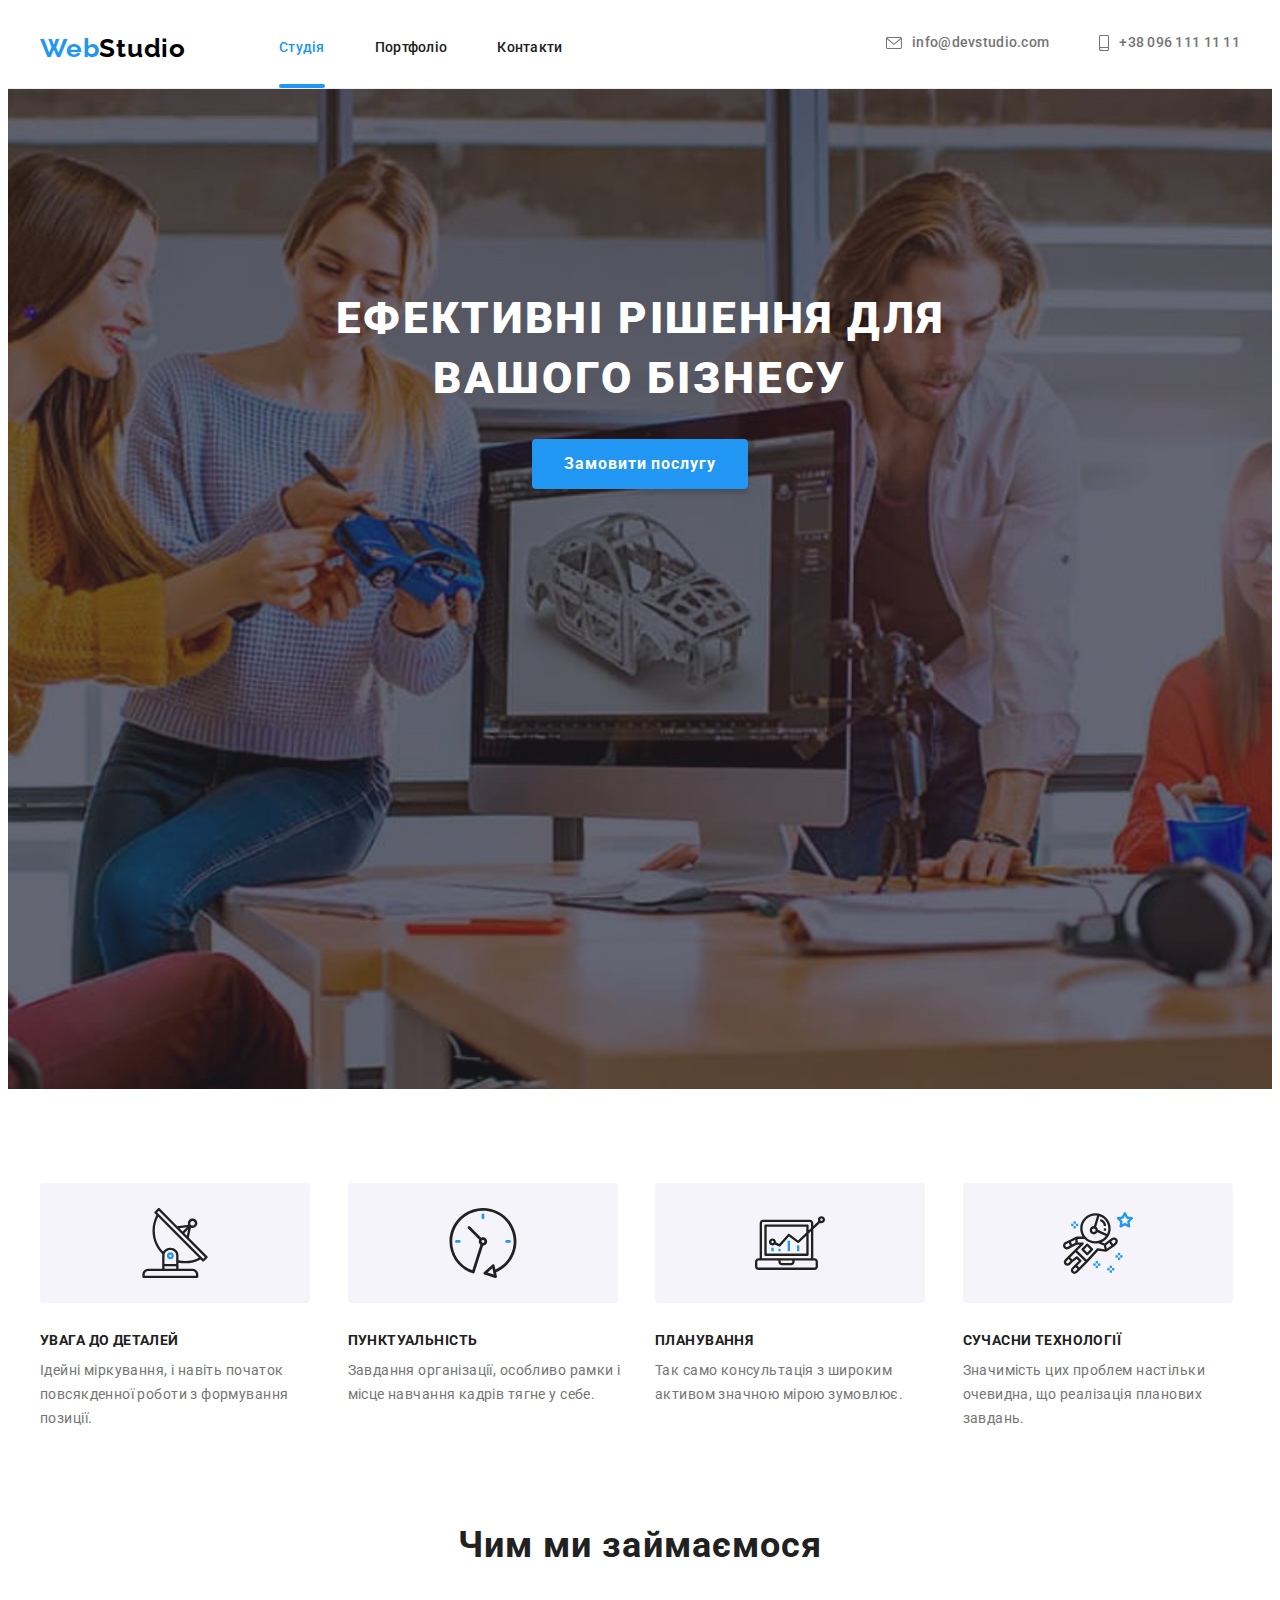
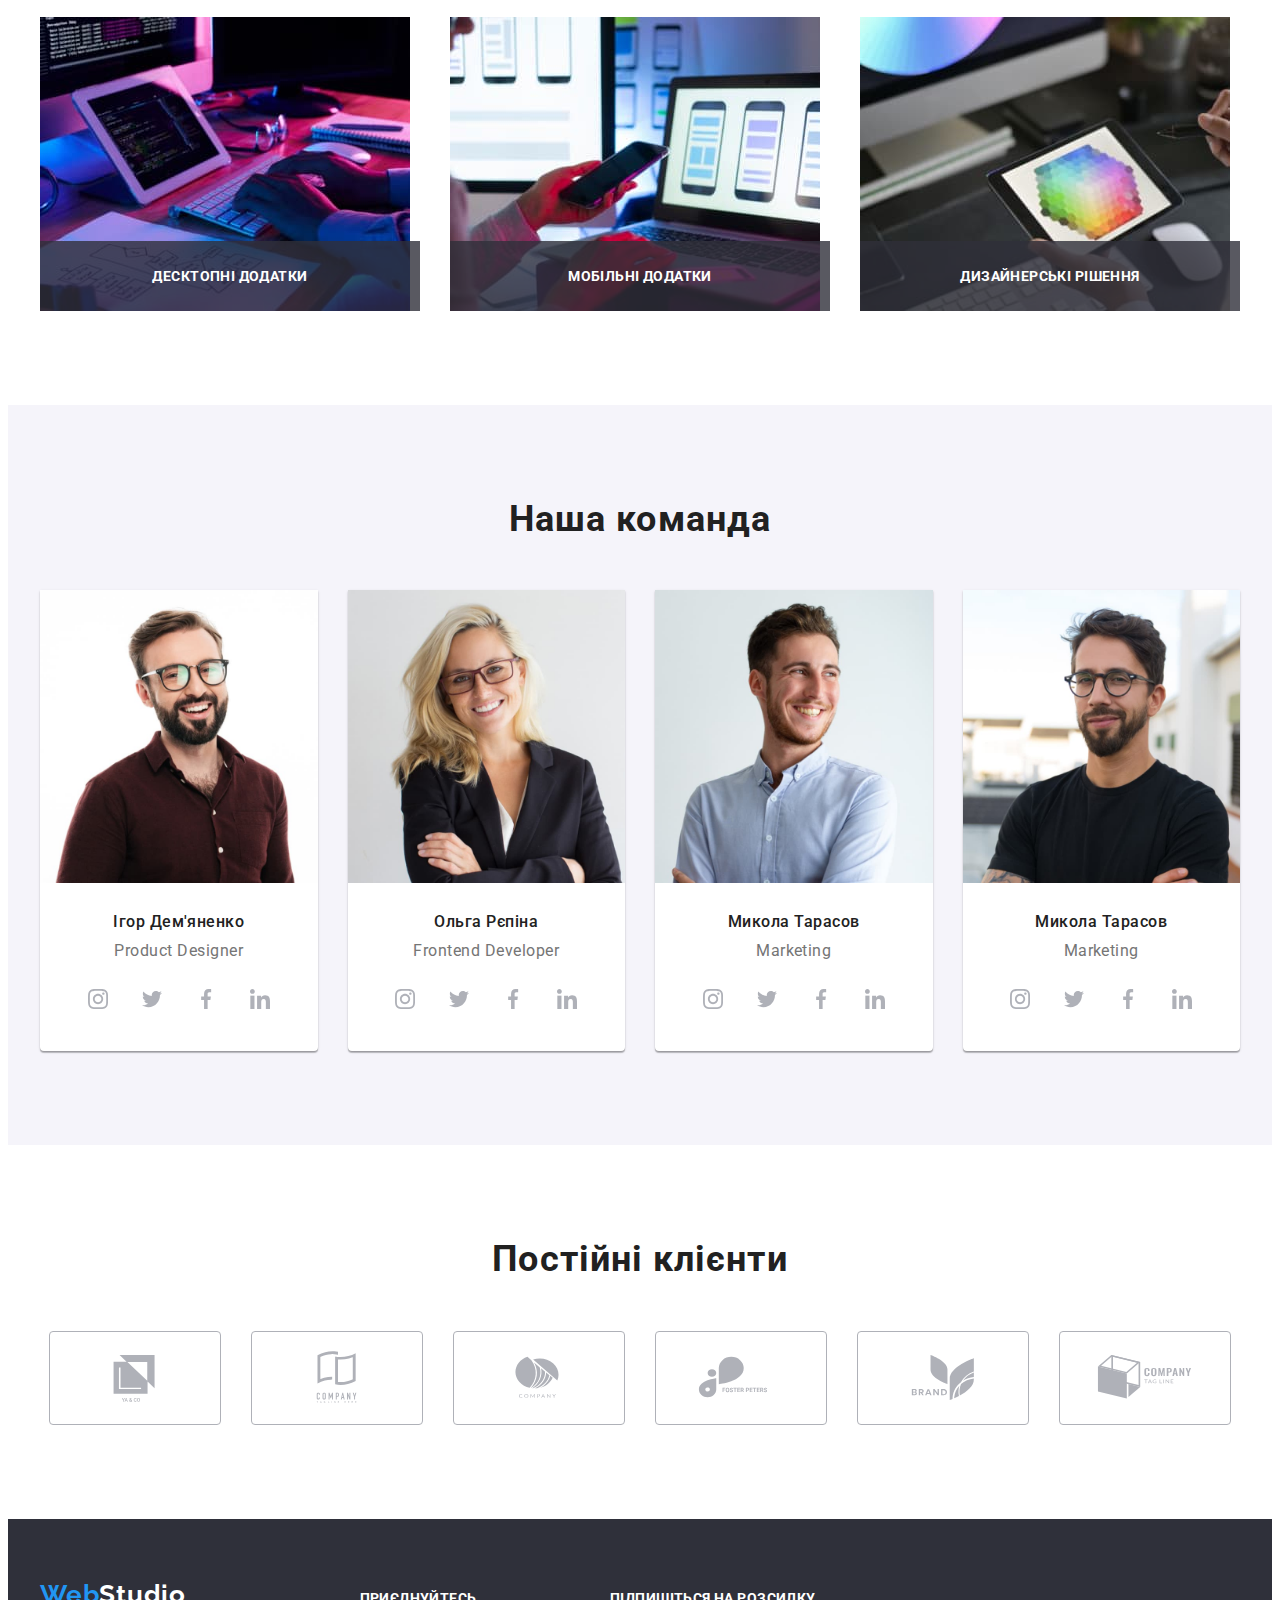
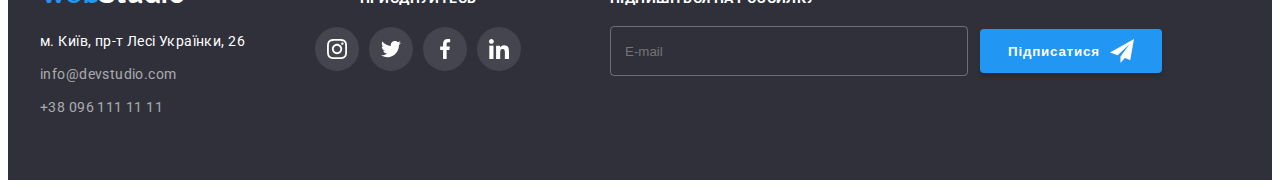
==== commit 3f329015: "portfolio" ====
--- a/index.html
+++ b/index.html
@@ -26,7 +26,7 @@
 
             <nav class="navigation">
 
-                <a href="./index.html" class="logo navigation__logo">Web<span
+                <a href="./index.html" class="navigation__logo">Web<span
                         class="logo__part logo__part--darck">Studio</span></a>
 
                 <ul class="menu list">
@@ -441,7 +441,7 @@
                     <div class="connection__address connection">
 
                         <a href="./index.html" class="connection__logo logo">Web<span
-                                class="logo-part--white">Studio</span></a>
+                                class="logo-part__white">Studio</span></a>
 
                         <address class="compound__address ">
 
--- a/css/main.min.css
+++ b/css/main.min.css
@@ -1 +1 @@
-:root{--primary-text-color: #212121;--text-color: #757575;--accent-color: #2196f3;--primary-white-color: #ffffff;--bg-button: #f5f4fa;--black-color: #000000;--footer-mail: rgba(255, 255, 255, 0.6);--hero-footer-color: #2f303a;--background-hero-button: #188ce8;--secondary-white-color: #f5f4fa;--border-color: #afb1b8}.container{width:100%;margin:0 auto;padding:0 15px}@media screen and (min-width: 480px){.container{width:480px}}@media screen and (min-width: 768px){.container{width:768px}}@media screen and (min-width: 1200px){.container{width:1200px}}h1,h2,h3,h4,h5,h6,p{margin:0}img{display:block;max-width:100%;height:auto}button{cursor:pointer}body{background-color:var(--primary-white-color);font-family:"Roboto",sans-serif;font-size:14px;letter-spacing:.03em}a{text-decoration:none}.list{list-style:none;margin:0;padding-left:0}.no-scroll{overflow:hidden}.header{border-bottom:1px solid #ececec}.header__container{display:flex;align-items:center;height:60px}@media screen and (min-width: 768px){.header__container{height:80px}}.navigation{display:flex;align-items:center}.navigation__logo{font-family:"Raleway";font-weight:700;font-size:26px;line-height:.83;letter-spacing:.03em;color:var(--accent-color);padding-bottom:16px;padding-top:16px;margin-right:93px}@media screen and (min-width: 768px){.navigation__logo{padding-bottom:26px;padding-top:26px}}@media screen and (min-width: 1200px){.navigation__logo{padding-bottom:24px;padding-top:25px}}.logo__part--darck{color:var(--black-color)}.menu{display:flex;gap:50px}@media screen and (max-width: 767.9px){.menu{display:none;max-width:inherit}}.menu__link{padding:32px 0;display:block;font-weight:500;font-size:14px;line-height:1.14;letter-spacing:.02em;color:var(--primary-text-color);transition:color 250ms cubic-bezier(0.4, 0, 0.2, 1)}.menu__link:hover,.menu__link:focus{color:var(--accent-color)}@media screen and (max-width: 767.9px){.menu__link{display:none}}.menu__link::after{background:#2196f3;border-radius:2px}.current{color:var(--accent-color);position:relative}.current::after{content:"";position:absolute;width:48px;height:4px;background:#2196f3;border-radius:2px;display:block;left:0;bottom:0;width:100%}.contacts{margin-left:auto}@media screen and (max-width: 767.9px){.contacts{display:none}}@media screen and (min-width: 1200px){.contacts{display:flex;gap:50px}}.contacts__itam:not(:last-child){margin-bottom:10px}.contacts__mail,.contacts__tel{font-weight:500;font-size:14px;line-height:1.14;letter-spacing:.02em;color:var(--text-color);display:flex;align-items:center;transition:color 250ms cubic-bezier(0.4, 0, 0.2, 1)}.contacts__mail:focus,.contacts__mail:hover,.contacts__tel:focus,.contacts__tel:hover{color:var(--accent-color)}.contacts__icon{margin-right:10px;fill:currentColor}.mob-heder-button{margin-left:auto;background-color:var(--primary-white-color);border:none}@media screen and (min-width: 768px){.mob-heder-button{display:none}}.mob-menu-close{border:none;background-color:var(--primary-white-color);display:block;margin-left:auto;padding-top:10px;padding-left:15px}.mob-menu{position:fixed;top:0;background-color:var(--primary-white-color);width:100%;height:100%;overflow:auto;display:flex;flex-direction:column;justify-content:space-between}.mobile__menu{padding-left:40px;padding-bottom:100px}.mobile__itam:not(:last-child){padding-bottom:32px}.mobile-menu__link{font-family:"Roboto";font-style:normal;font-weight:500;font-size:40px;line-height:1.17;letter-spacing:.02em;color:var(--primary-text-color)}.mobile-menu__current{color:var(--accent-color);position:relative}.mobile__contacts{margin-left:40px;margin-bottom:64px}.mobile-contacts__tel-itam{margin-bottom:32px}.mobile-contacts__tel{font-family:"Roboto";font-style:normal;font-weight:500;font-size:34px;line-height:1.17;letter-spacing:.02em;color:var(--accent-color)}.mobile-contacts__mail{font-family:"Roboto";font-style:normal;font-weight:500;font-size:24px;line-height:1.16;letter-spacing:.02em;color:var(--text-color)}.mob-soc{display:flex;flex-wrap:wrap;margin-left:40px;gap:10px;margin-bottom:48px}.mob-soc__network-fiorst{font-family:"Roboto";font-style:normal;font-weight:500;font-size:18px;line-height:1.15;letter-spacing:.02em;color:var(--accent-color)}.mob-soc__network{font-family:"Roboto";font-style:normal;font-weight:500;font-size:18px;line-height:1.15;letter-spacing:.02em;color:var(--accent-color)}.mob-soc__network::before{content:"";width:22px;border:1px solid rgba(33,33,33,.2);transform:rotate(90deg);margin-right:10px}.hero{background-color:var(--hero-footer-color);padding:118px 0;text-align:center;background-image:linear-gradient(rgba(47, 48, 58, 0.4), rgba(47, 48, 58, 0.4)),url(../images/hero-bg-mobail.jpg);background-repeat:no-repeat;background-position:center;background-size:cover;max-width:1600px;height:400px;margin:0 auto}@media(min-device-pixel-ratio: 2),(-webkit-min-device-pixel-ratio: 2),(min-resolution: 192dpi),(min-resolution: 2dppx){.hero{background-image:linear-gradient(rgba(47, 48, 58, 0.4), rgba(47, 48, 58, 0.4)),url(../images/hero2x-bg-mobail.jpg)}}@media screen and (min-width: 768px){.hero{padding:118px 204px;background-image:linear-gradient(rgba(47, 48, 58, 0.4), rgba(47, 48, 58, 0.4)),url(../images/hero-bg-tablet.jpg)}}@media screen and (min-width: 768px)and (min-device-pixel-ratio: 2),screen and (min-width: 768px)and (-webkit-min-device-pixel-ratio: 2),screen and (min-width: 768px)and (min-resolution: 192dpi),screen and (min-width: 768px)and (min-resolution: 2dppx){.hero{background-image:linear-gradient(rgba(47, 48, 58, 0.4), rgba(47, 48, 58, 0.4)),url(../images/hero2x-bg-tablet.jpg)}}@media screen and (min-width: 1200px){.hero{padding:200px 0;background-image:linear-gradient(rgba(47, 48, 58, 0.4), rgba(47, 48, 58, 0.4)),url(../images/hero.jpg)}}@media screen and (min-width: 1200px)and (min-device-pixel-ratio: 2),screen and (min-width: 1200px)and (-webkit-min-device-pixel-ratio: 2),screen and (min-width: 1200px)and (min-resolution: 192dpi),screen and (min-width: 1200px)and (min-resolution: 2dppx){.hero{background-image:linear-gradient(rgba(47, 48, 58, 0.4), rgba(47, 48, 58, 0.4)),url(../images/hero2x.jpg)}}@media screen and (min-width: 1200px){.hero{height:600px}}.hero__titel{font-weight:900;font-size:26px;line-height:1.61;text-align:center;letter-spacing:.06em;text-transform:uppercase;color:var(--primary-white-color);margin-bottom:30px;max-width:360px;margin-bottom:30px;margin:0 auto}@media screen and (min-width: 768px){.hero__titel{max-width:360px}}@media screen and (min-width: 1200px){.hero__titel{max-width:696px;font-size:44px;line-height:1.36}}.hero__button{font-family:inherit;font-weight:700;font-size:16px;line-height:1.88;align-items:center;text-align:center;letter-spacing:.06em;color:var(--primary-white-color);background-color:var(--accent-color);margin:0 auto;box-shadow:0px 4px 4px rgba(0,0,0,.15);border-radius:4px;min-width:200px;border:none;padding:10px 24px;margin-top:30px;transition:background-color 250ms cubic-bezier(0.4, 0, 0.2, 1)}@media screen and (min-width: 1200px){.hero__button{min-width:216px;padding:10px 32px}}.hero__button:hover,.hero__button:focus{background-color:var(--background-hero-button)}.benefits{padding-top:60px;padding-bottom:60px}@media screen and (min-width: 1200px){.benefits{padding-bottom:94px;padding-top:94px}}.visually__hidden{position:absolute;white-space:nowrap;width:1px;height:1px;overflow:hidden;border:0;padding:0;clip:rect(0 0 0 0);-webkit-clip-path:inset(50%);clip-path:inset(50%);margin:-1px}.benefits__list{display:flex;flex-wrap:wrap;gap:30px}@media screen and (min-width: 768px){.benefits__item{width:calc((100% - 30px)/2)}}@media screen and (min-width: 1200px){.benefits__item{width:calc((100% - 90px)/4)}}.benefits__icon-box{width:auto;height:120px;background:var(--bg-button);border-radius:4px;display:flex;justify-content:center;align-items:center;margin-bottom:30px}@media screen and (min-width: 768px){.benefits__icon-box{width:354px}}@media screen and (min-width: 1200px){.benefits__icon-box{width:270px}}.benefits__titel{font-weight:700;font-size:14px;line-height:1.14;letter-spacing:.03em;text-transform:uppercase;margin-bottom:10px;color:var(--primary-text-color)}@media screen and (max-width: 767.9px){.benefits__titel{text-align:center}}.benefits__text{font-weight:400;font-size:14px;line-height:1.71;letter-spacing:.03em;color:var(--text-color)}.service{padding-bottom:94px}@media screen and (max-width: 1200px){.service{display:none}}.service-titel{font-weight:700;font-size:36px;line-height:42px;text-align:center;letter-spacing:.03em;margin-bottom:50px;color:#212121}.service-list{display:flex;gap:30px}.service-item{width:calc((100% - 60px)/3);position:relative}.service-text{position:absolute;bottom:0;width:100%;height:70px;display:flex;align-items:center;justify-content:center;color:var(--primary-white-color);font-weight:700;line-height:16px;text-transform:uppercase;background-color:rgba(47,48,58,.8)}.team{background-color:var(--secondary-white-color);padding-bottom:60px;padding-top:60px}@media screen and (min-width: 1200px){.team{padding-bottom:94px;padding-top:94px}}.team__titel{font-weight:700;font-size:28px;line-height:33px;text-align:center;letter-spacing:.03em;color:var(--primary-text-color);margin-bottom:50px}@media screen and (min-width: 1200px){.team__titel{font-size:36px;line-height:1.16}}.cards{display:flex;flex-wrap:wrap;gap:30px}.cards__item{background:#fff;box-shadow:0px 1px 3px rgba(0,0,0,.12),0px 1px 1px rgba(0,0,0,.14),0px 2px 1px rgba(0,0,0,.2);border-radius:0px 0px 4px 4px}@media screen and (min-width: 768px){.cards__item{width:calc((100% - 30px)/2)}}@media screen and (min-width: 1200px){.cards__item{width:calc((100% - 90px)/4)}}.cards__info{padding:30px 0}.cards__name{font-weight:500;font-size:16px;line-height:1.18;text-align:center;letter-spacing:.03em;color:var(--primary-text-color);margin-bottom:10px}.cards__text{font-weight:400;font-size:16px;line-height:1.18;text-align:center;letter-spacing:.03em;color:var(--text-color)}.cocials{display:flex;justify-content:center;margin-top:16px;gap:10px}.cocials__network{width:44px;height:44px;border-radius:50%;display:flex;align-items:center;justify-content:center;color:var(--border-color);transition:color 250ms cubic-bezier(0.4, 0, 0.2, 1),background-color 250ms cubic-bezier(0.4, 0, 0.2, 1)}.cocials__network:focus,.cocials__network:hover{background-color:var(--accent-color);color:var(--primary-white-color)}.cocials__icon{fill:currentColor}.clients{padding-top:60px;padding-bottom:60px}@media screen and (min-width: 1200px){.clients{padding-bottom:94px;padding-top:94px}}.clients-titel{font-family:"Roboto";font-style:normal;font-weight:700;font-size:28px;line-height:1.17;text-align:center;letter-spacing:.03em;color:var(--primary-text-color);margin-bottom:50px}@media screen and (min-width: 1200px){.clients-titel{font-size:36px;line-height:1.16}}.clients-list{display:flex;gap:30px;flex-wrap:wrap;justify-content:center}.clients-linc{width:210px;height:92px;border:1px solid var(--border-color);border-radius:4px;display:flex;align-items:center;justify-content:center;color:var(--border-color);transition:color 250ms cubic-bezier(0.4, 0, 0.2, 1),border-color 250ms cubic-bezier(0.4, 0, 0.2, 1)}@media screen and (min-width: 768px){.clients-linc{width:226px}}@media screen and (min-width: 1200px){.clients-linc{width:170px}}.clients-linc:hover,.clients-linc:focus{color:var(--accent-color);border-color:var(--accent-color)}.clients-logo{fill:currentColor}.footer{background-color:var(--hero-footer-color);padding:60px 0}@media screen and (min-width: 1200px){.footer-tab{display:flex;align-items:baseline}}@media screen and (min-width: 768px){.tab-box{justify-content:space-between}}@media screen and (min-width: 1200px){.tab-box{align-items:baseline;display:flex}}@media screen and (min-width: 768px){.connection__container{display:flex;justify-content:space-between}}@media screen and (min-width: 1200px){.connection__container{align-items:baseline}}@media screen and (min-width: 768px){.connection__address{margin-right:70px}}.compound__list{display:flex;flex-direction:column}@media screen and (max-width: 1200px){.compound__list{margin-bottom:60px;align-items:center}}.compound__item:not(:last-child){margin-bottom:9px}.connection__logo{font-family:"Raleway";font-style:normal;font-weight:700;font-size:24px;line-height:1.16;letter-spacing:.03em;color:var(--accent-color)}@media screen and (min-width: 1200px){.connection__logo{font-size:26px;line-height:1.19}}@media screen and (max-width: 1200px){.connection__logo{display:flex;justify-content:center}}.logo{margin-top:60;margin-bottom:20}.logo-part--white{color:var(--primary-white-color)}@media screen and (min-width: 1200px){.compound__address{margin-top:20px}}.address{font-weight:400;font-style:normal;font-size:14px;line-height:1.71;letter-spacing:.03em;color:var(--primary-white-color);margin-bottom:9px;transition:color 250ms cubic-bezier(0.4, 0, 0.2, 1)}.address:focus,.address:hover{color:var(--accent-color)}.compound__mail,.compound__tel{font-weight:400;font-style:normal;font-size:14px;line-height:1.71;letter-spacing:.03em;color:var(--footer-mail);transition:color 250ms cubic-bezier(0.4, 0, 0.2, 1)}.compound__mail:focus,.compound__mail:hover,.compound__tel:focus,.compound__tel:hover{color:var(--accent-color)}.social-networks__box{display:flex;flex-direction:column;align-items:center}@media screen and (max-width: 1200px){.social-networks__box{margin-bottom:60px}}@media screen and (min-width: 768px){.social-networks__box{margin-right:89px}}.social-networks__text{font-family:"Roboto";font-style:normal;font-weight:700;font-size:14px;line-height:1.14;letter-spacing:.03em;text-transform:uppercase;color:var(--primary-white-color)}.social-networks__list{display:flex;margin-top:20px;gap:10px}.social-networks__network{width:44px;height:44px;border-radius:50%;background-color:rgba(255,255,255,.1);display:flex;justify-content:center;align-items:center;transition:background-color 250ms cubic-bezier(0.4, 0, 0.2, 1)}.social-networks__network:hover,.social-networks__network:focus{background-color:var(--accent-color)}.social-networks__icon{fill:var(--primary-white-color)}.subscription__box{margin-left:auto}.subscription__text{font-family:"Roboto";font-style:normal;font-weight:700;font-size:14px;line-height:16px;letter-spacing:.03em;text-transform:uppercase;color:var(--primary-white-color);margin-bottom:20px}@media screen and (max-width: 1199.9px){.subscription__text{text-align:center}}@media screen and (min-width: 768px){.subscription{display:flex;flex-direction:column;align-items:center}}@media screen and (min-width: 1200px){.subscription{gap:12px;flex-direction:row;align-items:baseline}}.subscription__form{box-sizing:border-box;max-width:450px;width:100%;height:50px;left:815px;top:2784px;border:1px solid rgba(255,255,255,.3);filter:drop-shadow(0px 4px 4px rgba(0, 0, 0, 0.15));background:#2f303a;padding-left:14px;border-radius:4px;color:var(--primary-white-color);margin-bottom:20px}@media screen and (min-width: 768px){.subscription__form{width:450px}}@media screen and (min-width: 1200px){.subscription__form{width:358px}}.subscription__button{padding:10px 28px;background:var(--accent-color);box-shadow:0px 4px 4px rgba(0,0,0,.15);border-radius:4px;letter-spacing:.06em;color:var(--primary-white-color);border:none;cursor:pointer;transition:background-color 250ms cubic-bezier(0.4, 0, 0.2, 1);display:flex;letter-spacing:.06em;font-style:bold;align-items:center;justify-content:center;gap:10px;font-weight:700;margin:0 auto}.subscription__button:hover,.subscription__button:focus{background-color:var(--background-hero-button)}.subscription__button-icon{fill:var(--primary-white-color)}.portfolio-section{padding-bottom:94px;padding-top:94px}.main-button{display:flex;justify-content:center;gap:8px;margin-bottom:50px}.button{font-family:inherit;font-style:normal;font-weight:500;font-size:16px;line-height:1.62;text-align:center;letter-spacing:.03em;background-color:var(--bg-button);color:var(--primary-text-color);border-radius:4px;border:none;padding:6px 22px;transition:transform 200mx;transition:color 250ms cubic-bezier(0.4, 0, 0.2, 1),background-color 250ms cubic-bezier(0.4, 0, 0.2, 1),box-shadow 250ms cubic-bezier(0.4, 0, 0.2, 1)}.button:focus,.button:hover{color:var(--primary-white-color);background-color:var(--accent-color);box-shadow:0px 3px 1px rgba(0,0,0,.1),0px 1px 2px rgba(0,0,0,.08),0px 2px 2px rgba(0,0,0,.12)}.portfolio-list{display:flex;flex-wrap:wrap;gap:30px}.portfolio-item{width:calc(100% - 60px)/3}.portfolio-link{display:block;transition:box-shadow 250ms cubic-bezier(0.4, 0, 0.2, 1)}.portfolio-link:hover,.portfolio-link:focus{box-shadow:0px 1px 1px rgba(0,0,0,.12),0px 4px 4px rgba(0,0,0,.06),1px 4px 6px rgba(0,0,0,.16)}.portfolio-container{position:relative;overflow:hidden}.portfolio-top-text{position:absolute;top:0;left:0;font-family:"Roboto";font-style:normal;font-weight:400;font-size:18px;line-height:28px;background-color:rgba(33,150,243,.9);letter-spacing:.03em;color:#fff;height:100%;transform:translateY(100%);padding:63px 24px;transition:transform 250ms cubic-bezier(0.4, 0, 0.2, 1)}.portfolio-link:hover .portfolio-top-text,.portfolio-link:focus .portfolio-top-text{transform:translateY(0)}.portfolio-info{padding:20px 24px;border:1px solid #eee}.portfolio-titel{font-weight:700;font-size:18px;line-height:2;letter-spacing:.06em;color:var(--primary-text-color)}.portfolio-text{font-weight:400;font-size:16px;line-height:1.88;letter-spacing:.03em;color:var(--text-color);margin-top:4px}.modal{width:100%;height:100%;background-color:rgba(0,0,0,.2);position:fixed;top:0;transition:opacity 250ms cubic-bezier(0.4, 0, 0.2, 1),visibility 250ms cubic-bezier(0.4, 0, 0.2, 1)}.modal__box{max-width:450px;overflow:scroll;width:95%;max-height:609px;height:95%;background-color:var(--primary-white-color);box-shadow:0px 1px 3px rgba(0,0,0,.12),0px 1px 1px rgba(0,0,0,.14),0px 2px 1px rgba(0,0,0,.2);border-radius:4px;position:absolute;top:50%;left:50%;padding:40px;transform:translate(-50%, -50%) scale(1);transition:transform 250ms cubic-bezier(0.4, 0, 0.2, 1)}@media screen and (max-width: 768px){.modal__box{overflow:scroll}}@media screen and (min-width: 1200px){.modal__box{width:528px;height:581px}}.backdrop.is-hidden .modal__box{transform:translate(-50%, -50%) scale(0)}.modal__button{width:30px;height:30px;border:1px solid rgba(0,0,0,.1);background-color:rgba(0,0,0,0);border-radius:50%;position:absolute;top:8px;right:8px;display:flex;align-items:center;justify-content:center;padding:0}.modal__close-icon{transition:fill 250ms cubic-bezier(0.4, 0, 0.2, 1),stroke 250ms cubic-bezier(0.4, 0, 0.2, 1)}.modal__close-icon:hover,.modal__close-icon:focus{stroke:var(--accent-color);fill:var(--accent-color)}.modal__close-icon svg:hover,.modal__close-icon svg:focus{stroke:var(--accent-color);fill:var(--accent-color)}.is-hidden{opacity:0;visibility:hidden;pointer-events:none}.modal__text{margin-bottom:12px;font-family:"Roboto";font-style:normal;font-weight:700;font-size:20px;line-height:1.15;text-align:center;letter-spacing:.03em;color:var(--primary-text-color)}.form__field{margin-bottom:10px;display:flex;flex-direction:column;position:relative;text-align:start}.form__field input{border:1px solid rgba(33,33,33,.2);border-radius:4px;height:40px;cursor:pointer;padding-left:42px;outline-color:var(--accent-color);transition:border-color 250ms cubic-bezier(0.4, 0, 0.2, 1)}.form__field label{margin-bottom:4px;color:var(--text-color);font-family:"Roboto";font-style:normal;font-weight:400;font-size:12px;line-height:14px;letter-spacing:.01em}.form__icon{position:absolute;bottom:50%;left:12px;transform:translateY(100%);transition:fill 250ms cubic-bezier(0.4, 0, 0.2, 1)}.form__field:focus-within .input,.form__field:hover .input{border:1px solid var(--accent-color)}.form__field:focus-within .form__icon,.form__field:hover .form__icon{fill:var(--accent-color)}.form__textarea{margin-bottom:20px;display:flex;flex-direction:column;position:relative;cursor:pointer}.form__textarea-label{margin-bottom:4px;color:var(--text-color);font-family:"Roboto";font-style:normal;font-weight:400;font-size:12px;line-height:14px;letter-spacing:.01em}.form__backdrop-textarea{resize:none;cursor:pointer;outline-color:var(--accent-color);height:120px;padding:12px 16px}.form__textarea textarea{border:1px solid rgba(33,33,33,.2);border-radius:4px}textarea::-moz-placeholder{font-family:"Roboto";font-style:normal;font-weight:400;font-size:12px;line-height:14px;letter-spacing:.01em;color:rgba(117,117,117,.5)}textarea:-ms-input-placeholder{font-family:"Roboto";font-style:normal;font-weight:400;font-size:12px;line-height:14px;letter-spacing:.01em;color:rgba(117,117,117,.5)}textarea::placeholder{font-family:"Roboto";font-style:normal;font-weight:400;font-size:12px;line-height:14px;letter-spacing:.01em;color:rgba(117,117,117,.5)}.form__checkbox{display:flex;justify-content:center;align-items:center;margin-bottom:30px}.form__input-checbox{-webkit-appearance:none;-moz-appearance:none;appearance:none;position:absolute}.form__input-checbox:checked+.form__checkbox-text::before{background-color:var(--accent-color);background-image:url(../images/icon\ check.svg);background-position:center;background-repeat:no-repeat;border-color:rgba(0,0,0,0)}.form__checkbox-text{font-family:"Roboto";font-style:normal;font-weight:400;font-size:12px;line-height:1.16;letter-spacing:.03em;color:var(--text-color);margin-left:8px;display:flex;align-items:center}@media screen and (min-width: 1200px){.form__checkbox-text{font-size:14px;line-height:1.71}}.form__checkbox-text::before{content:"";width:16px;height:15px;border:1px solid var(--primary-text-color);border-radius:2px;margin-right:8px}.form__checkbox-link{font-family:"Roboto";font-style:normal;font-weight:400;font-size:14px;line-height:1.16;letter-spacing:.03em;color:var(--accent-color);margin-left:4px}@media screen and (min-width: 1200px){.form__checkbox-link{font-size:14px;line-height:1.71}}.form__backdrop-button{background:#2196f3;box-shadow:0px 4px 4px rgba(0,0,0,.15);border-radius:4px;border:none;padding:10px 52px;font-family:"Roboto";font-style:normal;font-weight:700;font-size:16px;line-height:30px;display:flex;align-items:center;text-align:center;letter-spacing:.06em;color:var(--primary-white-color);margin:0 auto;transition:background-color 250ms cubic-bezier(0.4, 0, 0.2, 1)}.form__backdrop-button:hover,.form__backdrop-button:focus{background:var(--background-hero-button);box-shadow:0px 4px 4px rgba(0,0,0,.15)}/*# sourceMappingURL=main.min.css.map */+:root{--primary-text-color: #212121;--text-color: #757575;--accent-color: #2196f3;--primary-white-color: #ffffff;--bg-button: #f5f4fa;--black-color: #000000;--footer-mail: rgba(255, 255, 255, 0.6);--hero-footer-color: #2f303a;--background-hero-button: #188ce8;--secondary-white-color: #f5f4fa;--border-color: #afb1b8}.container{width:100%;margin:0 auto;padding:0 15px}@media screen and (min-width: 480px){.container{width:480px}}@media screen and (min-width: 768px){.container{width:768px}}@media screen and (min-width: 1200px){.container{width:1200px}}h1,h2,h3,h4,h5,h6,p{margin:0}img{display:block;max-width:100%;height:auto}button{cursor:pointer}body{background-color:var(--primary-white-color);font-family:"Roboto",sans-serif;font-size:14px;letter-spacing:.03em}a{text-decoration:none}.list{list-style:none;margin:0;padding-left:0}.no-scroll{overflow:hidden}.is-hidden{opacity:0;visibility:hidden;pointer-events:none}.visually__hidden{position:absolute;white-space:nowrap;width:1px;height:1px;overflow:hidden;border:0;padding:0;clip:rect(0 0 0 0);-webkit-clip-path:inset(50%);clip-path:inset(50%);margin:-1px}.header{border-bottom:1px solid #ececec}.header__container{display:flex;align-items:center;height:60px}@media screen and (min-width: 768px){.header__container{height:80px}}.navigation{display:flex;align-items:center}.navigation__logo{font-family:"Raleway";font-weight:700;font-size:26px;line-height:.83;letter-spacing:.03em;color:var(--accent-color);padding-bottom:16px;padding-top:16px;margin-right:93px}@media screen and (min-width: 768px){.navigation__logo{padding-bottom:26px;padding-top:26px}}@media screen and (min-width: 1200px){.navigation__logo{padding-bottom:24px;padding-top:25px}}.logo__part--darck{color:var(--black-color)}.menu{display:flex;gap:50px}@media screen and (max-width: 767.9px){.menu{display:none;max-width:inherit}}.menu__link{padding:32px 0;display:block;font-weight:500;font-size:14px;line-height:1.14;letter-spacing:.02em;color:var(--primary-text-color);transition:color 250ms cubic-bezier(0.4, 0, 0.2, 1)}.menu__link:hover,.menu__link:focus{color:var(--accent-color)}@media screen and (max-width: 767.9px){.menu__link{display:none}}.current{color:var(--accent-color);position:relative}.current::after{content:"";position:absolute;width:48px;height:4px;background:#2196f3;border-radius:2px;display:block;left:0;bottom:0;width:100%}.contacts{margin-left:auto}@media screen and (max-width: 767.9px){.contacts{display:none}}@media screen and (min-width: 1200px){.contacts{display:flex;gap:50px}}.contacts__itam:not(:last-child){margin-bottom:10px}.contacts__mail,.contacts__tel{font-weight:500;font-size:14px;line-height:1.14;letter-spacing:.02em;color:var(--text-color);display:flex;align-items:center;transition:color 250ms cubic-bezier(0.4, 0, 0.2, 1)}.contacts__mail:focus,.contacts__mail:hover,.contacts__tel:focus,.contacts__tel:hover{color:var(--accent-color)}.contacts__icon{margin-right:10px;fill:currentColor}.mob-heder-button{margin-left:auto;background-color:var(--primary-white-color);border:none}@media screen and (min-width: 768px){.mob-heder-button{display:none}}.mob-menu-close{border:none;background-color:var(--primary-white-color);display:block;margin-left:auto;padding-top:10px;padding-left:15px}.mob-menu{position:fixed;top:0;background-color:var(--primary-white-color);width:100%;height:100%;overflow:auto;display:flex;flex-direction:column;justify-content:space-between}.mobile__menu{padding-left:40px;padding-bottom:100px}.mobile__itam:not(:last-child){padding-bottom:32px}.mobile-menu__link{font-family:"Roboto";font-weight:500;font-size:40px;line-height:1.17;letter-spacing:.02em;font-style:normal;color:var(--primary-text-color)}.mobile-menu__current{color:var(--accent-color);position:relative}.mobile__contacts{margin-left:40px;margin-bottom:64px}.mobile-contacts__tel-itam{margin-bottom:32px}.mobile-contacts__tel{font-family:"Roboto";font-style:normal;font-weight:500;font-size:34px;line-height:1.17;letter-spacing:.02em;color:var(--accent-color)}.mobile-contacts__mail{font-family:"Roboto";font-style:normal;font-weight:500;font-size:24px;line-height:1.16;letter-spacing:.02em;color:var(--text-color)}.mob-soc{display:flex;flex-wrap:wrap;margin-left:40px;gap:10px;margin-bottom:48px}.mob-soc__network-fiorst{font-family:"Roboto";font-style:normal;font-weight:500;font-size:18px;line-height:1.15;letter-spacing:.02em;color:var(--accent-color)}.mob-soc__network{font-family:"Roboto";font-style:normal;font-weight:500;font-size:18px;line-height:1.15;letter-spacing:.02em;color:var(--accent-color)}.mob-soc__network::before{content:"";width:22px;border:1px solid rgba(33,33,33,.2);transform:rotate(90deg);margin-right:10px}.hero{background-color:var(--hero-footer-color);padding:118px 0;text-align:center;max-width:1600px;height:400px;background-image:linear-gradient(rgba(47, 48, 58, 0.4), rgba(47, 48, 58, 0.4)),url(../images/hero-bg-mobail.jpg);background-repeat:no-repeat;background-position:center;background-size:cover}@media(min-device-pixel-ratio: 2),(-webkit-min-device-pixel-ratio: 2),(min-resolution: 192dpi),(min-resolution: 2dppx){.hero{background-image:linear-gradient(rgba(47, 48, 58, 0.4), rgba(47, 48, 58, 0.4)),url(../images/hero2x-bg-mobail.jpg)}}@media screen and (min-width: 768px){.hero{padding:118px 204px;background-image:linear-gradient(rgba(47, 48, 58, 0.4), rgba(47, 48, 58, 0.4)),url(../images/hero-bg-tablet.jpg)}}@media screen and (min-width: 768px)and (min-device-pixel-ratio: 2),screen and (min-width: 768px)and (-webkit-min-device-pixel-ratio: 2),screen and (min-width: 768px)and (min-resolution: 192dpi),screen and (min-width: 768px)and (min-resolution: 2dppx){.hero{background-image:linear-gradient(rgba(47, 48, 58, 0.4), rgba(47, 48, 58, 0.4)),url(../images/hero2x-bg-tablet.jpg)}}@media screen and (min-width: 1200px){.hero{padding:200px 0;height:600px;background-image:linear-gradient(rgba(47, 48, 58, 0.4), rgba(47, 48, 58, 0.4)),url(../images/hero.jpg)}}@media screen and (min-width: 1200px)and (min-device-pixel-ratio: 2),screen and (min-width: 1200px)and (-webkit-min-device-pixel-ratio: 2),screen and (min-width: 1200px)and (min-resolution: 192dpi),screen and (min-width: 1200px)and (min-resolution: 2dppx){.hero{background-image:linear-gradient(rgba(47, 48, 58, 0.4), rgba(47, 48, 58, 0.4)),url(../images/hero2x.jpg)}}.hero__titel{font-weight:900;font-size:26px;line-height:1.61;letter-spacing:.06em;text-transform:uppercase;color:var(--primary-white-color);margin-bottom:30px;max-width:360px;margin-bottom:30px;margin:0 auto}@media screen and (min-width: 768px){.hero__titel{max-width:360px}}@media screen and (min-width: 1200px){.hero__titel{max-width:696px;font-size:44px;line-height:1.36}}.hero__button{font-family:inherit;font-weight:700;font-size:16px;line-height:1.88;letter-spacing:.06em;color:var(--primary-white-color);background-color:var(--accent-color);box-shadow:0px 4px 4px rgba(0,0,0,.15);border-radius:4px;min-width:200px;border:none;padding:10px 24px;margin-top:30px;transition:background-color 250ms cubic-bezier(0.4, 0, 0.2, 1)}@media screen and (min-width: 1200px){.hero__button{min-width:216px;padding:10px 32px}}.hero__button:hover,.hero__button:focus{background-color:var(--background-hero-button)}.benefits{padding-top:60px;padding-bottom:60px}@media screen and (min-width: 1200px){.benefits{padding-bottom:94px;padding-top:94px}}.benefits__list{display:flex;flex-wrap:wrap;gap:30px}@media screen and (min-width: 768px){.benefits__item{width:calc((100% - 30px)/2)}}@media screen and (min-width: 1200px){.benefits__item{width:calc((100% - 90px)/4)}}.benefits__icon-box{height:120px;background:var(--bg-button);border-radius:4px;display:flex;justify-content:center;align-items:center;margin-bottom:30px}@media screen and (min-width: 768px){.benefits__icon-box{width:354px}}@media screen and (min-width: 1200px){.benefits__icon-box{width:270px}}.benefits__titel{font-weight:700;font-size:14px;line-height:1.14;letter-spacing:.03em;text-transform:uppercase;margin-bottom:10px;color:var(--primary-text-color)}@media screen and (max-width: 767.9px){.benefits__titel{text-align:center}}.benefits__text{font-weight:400;font-size:14px;line-height:1.71;letter-spacing:.03em;color:var(--text-color)}.service{padding-bottom:94px}@media screen and (max-width: 1200px){.service{display:none}}.service-titel{font-weight:700;font-size:36px;line-height:1.16;letter-spacing:.03em;text-align:center;margin-bottom:50px;color:#212121}.service-list{display:flex;gap:30px}.service-item{width:calc((100% - 60px)/3);position:relative}.service-text{position:absolute;bottom:0;width:100%;height:70px;display:flex;align-items:center;justify-content:center;color:var(--primary-white-color);font-weight:700;line-height:16px;text-transform:uppercase;background-color:rgba(47,48,58,.8)}.team{background-color:var(--secondary-white-color);padding-bottom:60px;padding-top:60px}@media screen and (min-width: 1200px){.team{padding-bottom:94px;padding-top:94px}}.team__titel{font-weight:700;font-size:28px;line-height:1.17;letter-spacing:.03em;text-align:center;color:var(--primary-text-color);margin-bottom:50px}@media screen and (min-width: 1200px){.team__titel{font-size:36px;line-height:1.16}}.cards{display:flex;flex-wrap:wrap;gap:30px}.cards__item{background:#fff;box-shadow:0px 1px 3px rgba(0,0,0,.12),0px 1px 1px rgba(0,0,0,.14),0px 2px 1px rgba(0,0,0,.2);border-radius:0px 0px 4px 4px}@media screen and (min-width: 768px){.cards__item{width:calc((100% - 30px)/2)}}@media screen and (min-width: 1200px){.cards__item{width:calc((100% - 90px)/4)}}.cards__info{padding:30px 0}.cards__name{font-weight:500;font-size:16px;line-height:1.18;letter-spacing:.03em;text-align:center;color:var(--primary-text-color);margin-bottom:10px}.cards__text{font-weight:400;font-size:16px;line-height:1.18;letter-spacing:.03em;text-align:center;color:var(--text-color)}.cocials{display:flex;justify-content:center;margin-top:16px;gap:10px}.cocials__network{width:44px;height:44px;border-radius:50%;display:flex;align-items:center;justify-content:center;color:var(--border-color);transition:color 250ms cubic-bezier(0.4, 0, 0.2, 1),background-color 250ms cubic-bezier(0.4, 0, 0.2, 1)}.cocials__network:focus,.cocials__network:hover{background-color:var(--accent-color);color:var(--primary-white-color)}.cocials__icon{fill:currentColor}.clients{padding-top:60px;padding-bottom:60px}@media screen and (min-width: 1200px){.clients{padding-bottom:94px;padding-top:94px}}.clients-titel{font-weight:700;font-size:28px;line-height:1.17;letter-spacing:.03em;text-align:center;color:var(--primary-text-color);margin-bottom:50px}@media screen and (min-width: 1200px){.clients-titel{font-size:36px;line-height:1.16}}.clients-list{display:flex;gap:30px;flex-wrap:wrap;justify-content:center}.clients-linc{width:210px;height:92px;border:1px solid var(--border-color);border-radius:4px;display:flex;align-items:center;justify-content:center;color:var(--border-color);transition:color 250ms cubic-bezier(0.4, 0, 0.2, 1),border-color 250ms cubic-bezier(0.4, 0, 0.2, 1)}@media screen and (min-width: 768px){.clients-linc{width:226px}}@media screen and (min-width: 1200px){.clients-linc{width:170px}}.clients-linc:hover,.clients-linc:focus{color:var(--accent-color);border-color:var(--accent-color)}.clients-logo{fill:currentColor}.footer{background-color:var(--hero-footer-color);padding:60px 0}@media screen and (min-width: 1200px){.footer-tab{display:flex;align-items:baseline}}@media screen and (min-width: 768px){.tab-box{justify-content:space-between}}@media screen and (min-width: 1200px){.tab-box{align-items:baseline;display:flex}}@media screen and (min-width: 768px){.connection__container{display:flex;justify-content:space-around}}@media screen and (min-width: 1200px){.connection__container{align-items:baseline}}@media screen and (max-width: 1200px){.connection__container{margin-bottom:60px}}@media screen and (min-width: 1200px){.connection__address{margin-right:70px}}.connection__logo{font-family:"Raleway";color:var(--accent-color);font-weight:700;font-size:24px;line-height:1.16;letter-spacing:.03em}@media screen and (min-width: 1200px){.connection__logo{font-size:26px;line-height:1.19}}@media screen and (max-width: 1200px){.connection__logo{display:flex;justify-content:center}}.logo{margin-top:60;margin-bottom:20}.logo-part__white{color:var(--primary-white-color)}.compound__address{margin-top:20px}.compound__list{display:flex;flex-direction:column}@media screen and (max-width: 767.9px){.compound__list{margin-bottom:60px}}@media screen and (max-width: 1200px){.compound__list{align-items:center}}.compound__item:not(:last-child){margin-bottom:9px}.address{font-weight:400;font-size:14px;line-height:1.71;letter-spacing:.03em;font-style:normal;color:var(--primary-white-color);margin-bottom:9px;transition:color 250ms cubic-bezier(0.4, 0, 0.2, 1)}.address:focus,.address:hover{color:var(--accent-color)}.compound__mail,.compound__tel{font-weight:400;font-size:14px;line-height:1.71;letter-spacing:.03em;font-style:normal;color:var(--footer-mail);transition:color 250ms cubic-bezier(0.4, 0, 0.2, 1)}.compound__mail:focus,.compound__mail:hover,.compound__tel:focus,.compound__tel:hover{color:var(--accent-color)}.social-networks__box{display:flex;flex-direction:column;align-items:center}@media screen and (min-width: 1200px){.social-networks__box{margin-right:89px}}.social-networks__text{font-weight:700;font-size:14px;line-height:1.14;letter-spacing:.03em;text-transform:uppercase;color:var(--primary-white-color)}.social-networks__list{display:flex;margin-top:20px;gap:10px}.social-networks__network{width:44px;height:44px;border-radius:50%;background-color:rgba(255,255,255,.1);display:flex;justify-content:center;align-items:center;transition:background-color 250ms cubic-bezier(0.4, 0, 0.2, 1)}.social-networks__network:hover,.social-networks__network:focus{background-color:var(--accent-color)}.social-networks__icon{fill:var(--primary-white-color)}.subscription__box{margin-left:auto}.subscription__text{font-weight:700;font-size:14px;line-height:1.16;letter-spacing:.03em;text-transform:uppercase;color:var(--primary-white-color);margin-bottom:20px}@media screen and (max-width: 1199.9px){.subscription__text{text-align:center}}@media screen and (min-width: 768px){.subscription{display:flex;flex-direction:column;align-items:center}}@media screen and (min-width: 1200px){.subscription{gap:12px;flex-direction:row;align-items:baseline}}.subscription__form{box-sizing:border-box;max-width:450px;width:100%;height:50px;border:1px solid rgba(255,255,255,.3);background:rgba(0,0,0,0);padding-left:14px;border-radius:4px;color:var(--primary-white-color);margin-bottom:20px}@media screen and (min-width: 768px){.subscription__form{width:450px}}@media screen and (min-width: 1200px){.subscription__form{width:358px}}.subscription__button{padding:10px 28px;background:var(--accent-color);box-shadow:0px 4px 4px rgba(0,0,0,.15);border-radius:4px;letter-spacing:.06em;color:var(--primary-white-color);border:none;transition:background-color 250ms cubic-bezier(0.4, 0, 0.2, 1);display:flex;font-style:bold;align-items:center;justify-content:center;gap:10px;font-weight:700;margin:0 auto}.subscription__button:hover,.subscription__button:focus{background-color:var(--background-hero-button)}.subscription__button-icon{fill:var(--primary-white-color)}.portfolio-section{padding-bottom:94px;padding-top:94px}.main-button{display:flex;gap:8px;margin-bottom:50px}@media screen and (max-width: 767px){.main-button{flex-wrap:wrap}}@media screen and (min-width: 768px){.main-button{justify-content:center}}.portfolio-button{font-weight:500;font-size:16px;line-height:1.62;letter-spacing:.03em;text-align:center;background-color:var(--bg-button);color:var(--primary-text-color);border-radius:4px;border:none;padding:6px 22px;transition:transform 200mx;transition:color 250ms cubic-bezier(0.4, 0, 0.2, 1),background-color 250ms cubic-bezier(0.4, 0, 0.2, 1),box-shadow 250ms cubic-bezier(0.4, 0, 0.2, 1)}.portfolio-button:focus,.portfolio-button:hover{color:var(--primary-white-color);background-color:var(--accent-color);box-shadow:0px 3px 1px rgba(0,0,0,.1),0px 1px 2px rgba(0,0,0,.08),0px 2px 2px rgba(0,0,0,.12)}.portfolio-list{display:flex;flex-wrap:wrap;gap:30px}@media screen and (min-width: 768px){.portfolio-item{width:calc((100% - 30px)/2)}}@media screen and (min-width: 1200px){.portfolio-item{width:calc((100% - 60px)/3)}}.portfolio-link{display:block;transition:box-shadow 250ms cubic-bezier(0.4, 0, 0.2, 1)}.portfolio-link:hover,.portfolio-link:focus{box-shadow:0px 1px 1px rgba(0,0,0,.12),0px 4px 4px rgba(0,0,0,.06),1px 4px 6px rgba(0,0,0,.16)}.portfolio-container{position:relative;overflow:hidden}.portfolio-top-text{position:absolute;top:0;left:0;font-weight:400;font-size:18px;line-height:1.75;letter-spacing:.03em;font-family:"Roboto";font-style:normal;background-color:rgba(33,150,243,.9);color:#fff;transform:translateY(100%);padding:63px 24px;transition:transform 250ms cubic-bezier(0.4, 0, 0.2, 1)}@media screen and (max-width: 767.9px){.portfolio-top-text{height:100%}}.portfolio-link:hover .portfolio-top-text,.portfolio-link:focus .portfolio-top-text{transform:translateY(0)}.portfolio-info{padding:20px 24px;border:1px solid #eee}.portfolio-titel{font-weight:700;font-size:18px;line-height:2;letter-spacing:.06em;color:var(--primary-text-color)}.portfolio-text{font-weight:400;font-size:16px;line-height:1.88;letter-spacing:.03em;color:var(--text-color);margin-top:4px}.modal{width:100%;height:100%;background-color:rgba(0,0,0,.2);position:fixed;top:0;transition:opacity 250ms cubic-bezier(0.4, 0, 0.2, 1),visibility 250ms cubic-bezier(0.4, 0, 0.2, 1)}.modal__box{background-color:var(--primary-white-color);box-shadow:0px 1px 3px rgba(0,0,0,.12),0px 1px 1px rgba(0,0,0,.14),0px 2px 1px rgba(0,0,0,.2);border-radius:4px;position:absolute;top:50%;left:50%;padding:40px;transform:translate(-50%, -50%) scale(1);transition:transform 250ms cubic-bezier(0.4, 0, 0.2, 1)}@media screen and (max-width: 768px){.modal__box{overflow:scroll}}@media screen and (min-width: 1200px){.modal__box{width:528px;height:581px}}@media screen and (max-width: 1199.9px){.modal__box{max-width:450px;width:95%;max-height:609px;height:95%}}.backdrop.is-hidden .modal__box{transform:translate(-50%, -50%) scale(0)}.modal__button{width:30px;height:30px;border:1px solid rgba(0,0,0,.1);background-color:rgba(0,0,0,0);border-radius:50%;position:absolute;top:8px;right:8px;display:flex;align-items:center;justify-content:center;padding:0}.modal__close-icon{transition:fill 250ms cubic-bezier(0.4, 0, 0.2, 1),stroke 250ms cubic-bezier(0.4, 0, 0.2, 1)}.modal__close-icon:hover,.modal__close-icon:focus{stroke:var(--accent-color);fill:var(--accent-color)}.modal__close-icon svg:hover,.modal__close-icon svg:focus{stroke:var(--accent-color);fill:var(--accent-color)}.modal__text{margin-bottom:12px;font-family:"Roboto";font-style:normal;font-weight:700;font-size:20px;line-height:1.15;text-align:center;letter-spacing:.03em;color:var(--primary-text-color)}.form__field{margin-bottom:10px;display:flex;flex-direction:column;position:relative;text-align:start}.form__field input{border:1px solid rgba(33,33,33,.2);border-radius:4px;height:40px;cursor:pointer;padding-left:42px;outline-color:var(--accent-color);transition:border-color 250ms cubic-bezier(0.4, 0, 0.2, 1)}.form__field label{margin-bottom:4px;color:var(--text-color);font-family:"Roboto";font-style:normal;font-weight:400;font-size:12px;line-height:14px;letter-spacing:.01em}.form__icon{position:absolute;bottom:50%;left:12px;transform:translateY(100%);transition:fill 250ms cubic-bezier(0.4, 0, 0.2, 1)}.form__field:focus-within .input,.form__field:hover .input{border:1px solid var(--accent-color)}.form__field:focus-within .form__icon,.form__field:hover .form__icon{fill:var(--accent-color)}.form__textarea{margin-bottom:20px;display:flex;flex-direction:column;position:relative;cursor:pointer}.form__textarea-label{margin-bottom:4px;color:var(--text-color);font-family:"Roboto";font-style:normal;font-weight:400;font-size:12px;line-height:14px;letter-spacing:.01em}.form__backdrop-textarea{resize:none;cursor:pointer;outline-color:var(--accent-color);height:120px;padding:12px 16px}.form__textarea textarea{border:1px solid rgba(33,33,33,.2);border-radius:4px}textarea::-moz-placeholder{font-family:"Roboto";font-style:normal;font-weight:400;font-size:12px;line-height:14px;letter-spacing:.01em;color:rgba(117,117,117,.5)}textarea::placeholder{font-family:"Roboto";font-style:normal;font-weight:400;font-size:12px;line-height:14px;letter-spacing:.01em;color:rgba(117,117,117,.5)}.form__checkbox{display:flex;justify-content:center;align-items:center;margin-bottom:30px}.form__input-checbox{-webkit-appearance:none;-moz-appearance:none;appearance:none;position:absolute}.form__input-checbox:checked+.form__checkbox-text::before{background-color:var(--accent-color);background-image:url(../images/icon\ check.svg);background-position:center;background-repeat:no-repeat;border-color:rgba(0,0,0,0)}.form__checkbox-text{font-family:"Roboto";font-style:normal;font-weight:400;font-size:12px;line-height:1.16;letter-spacing:.03em;color:var(--text-color);margin-left:8px;display:flex;align-items:center}@media screen and (min-width: 1200px){.form__checkbox-text{font-size:14px;line-height:1.71}}.form__checkbox-text::before{content:"";width:16px;height:15px;border:1px solid var(--primary-text-color);border-radius:2px;margin-right:8px}.form__checkbox-link{font-family:"Roboto";font-style:normal;font-weight:400;font-size:14px;line-height:1.16;letter-spacing:.03em;color:var(--accent-color);margin-left:4px}@media screen and (min-width: 1200px){.form__checkbox-link{font-size:14px;line-height:1.71}}.form__backdrop-button{background:#2196f3;box-shadow:0px 4px 4px rgba(0,0,0,.15);border-radius:4px;border:none;padding:10px 52px;font-family:"Roboto";font-style:normal;font-weight:700;font-size:16px;line-height:30px;display:flex;align-items:center;text-align:center;letter-spacing:.06em;color:var(--primary-white-color);margin:0 auto;transition:background-color 250ms cubic-bezier(0.4, 0, 0.2, 1)}.form__backdrop-button:hover,.form__backdrop-button:focus{background:var(--background-hero-button);box-shadow:0px 4px 4px rgba(0,0,0,.15)}/*# sourceMappingURL=main.min.css.map */